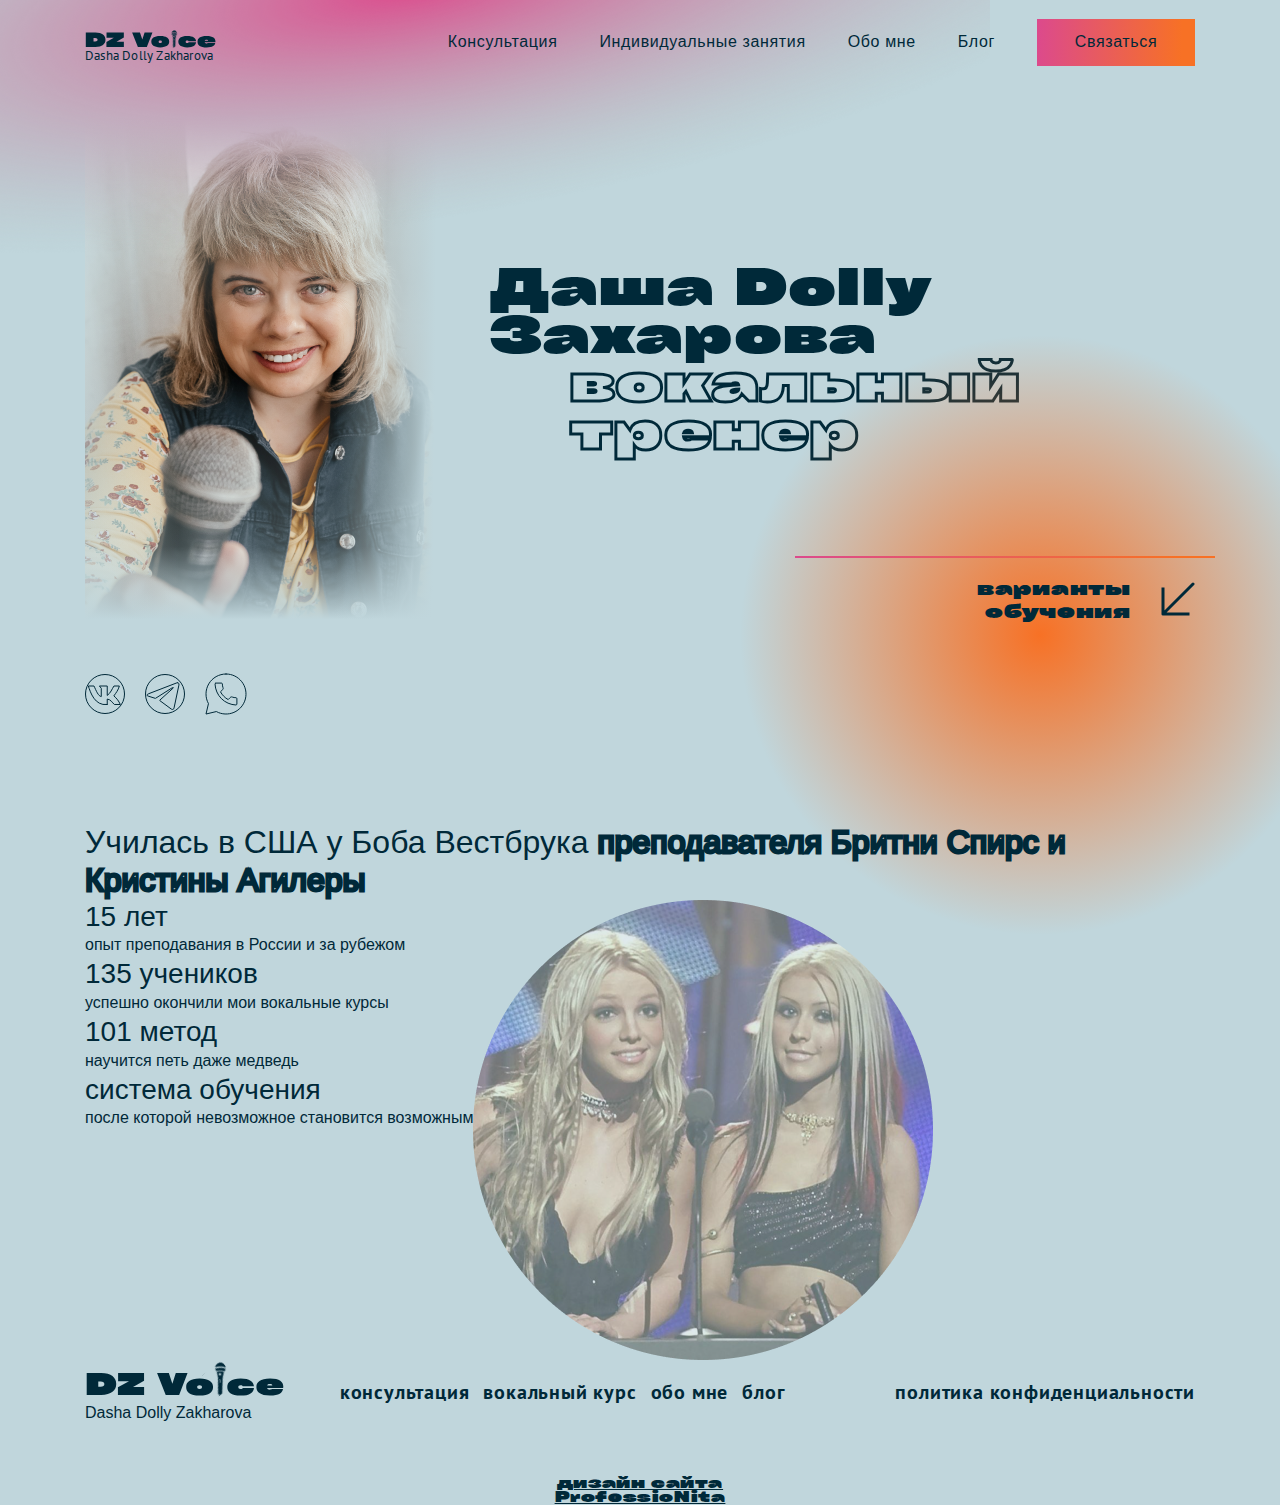
==== dzvoice/dolly.html @ 67a02e51 "12312" ====
<!DOCTYPE html>
<html lang="en">
  <head>
    <meta charset="UTF-8" />
    <meta http-equiv="X-UA-Compatible" content="IE=edge" />
    <meta name="viewport" content="width=device-width, initial-scale=1.0" />
    <link rel="preconnect" href="https://fonts.googleapis.com" />
    <link rel="preconnect" href="https://fonts.gstatic.com" crossorigin />
    <link
      href="https://fonts.googleapis.com/css2?family=PT+Sans:wght@400;700&display=swap"
      rel="stylesheet"
    />
    <link rel="stylesheet" href="assets/fonts/cy_grotesk.css" />
    <link rel="stylesheet" href="assets/css/bootstrap.min.css" />
    <link rel="stylesheet" href="assets/css/normalize.min.css" />
    <link rel="stylesheet" href="assets/css/reset.min.css" />
    <link rel="stylesheet" href="assets/css/style.css" />
    <script src="assets/js/query.js"></script>
    <title>DZVoice</title>
  </head>
  <body>
    <header class="header">
      <img
        src="./assets/img/main/offer/pink.png"
        alt="bg"
        class="header-img__bg"
      />
      <div class="container">
        <div class="row">
          <div class="col-lg-12">
            <div class="header-wrap wrap">
              <div class="logo__wrap">
                <a class="logo__link" href="./index.html">
                  <svg
                    width="131"
                    height="42"
                    viewBox="0 0 131 42"
                    fill="none"
                    xmlns="http://www.w3.org/2000/svg"
                    xmlns:xlink="http://www.w3.org/1999/xlink"
                    class="logo__img"
                  >
                    <path
                      d="M0.8 10.4V25H10.4C17.26 25 20.46 21.8 20.46 18.04V17.36C20.46 13.6 17.26 10.4 10.4 10.4H0.8ZM12.56 17.78C12.56 18.68 11.82 19.42 10.1 19.42H8.52V15.98H10.1C11.82 15.98 12.56 16.72 12.56 17.62V17.78ZM38.8339 15.52V10.4H21.5339V15.76H28.8139L21.4139 19.88V25H38.8739V19.64H31.4939L38.8339 15.52ZM57.3133 17.44L54.9533 10.4H47.1133L52.8733 25H61.8333L67.4333 10.4H59.5933L57.3133 17.44ZM75.2538 25.4C81.7338 25.4 84.2138 22.94 84.2138 19.86V19.54C84.2138 16.46 81.7338 14 75.2538 14C68.7938 14 66.3138 16.46 66.3138 19.54V19.86C66.3138 22.94 68.7938 25.4 75.2538 25.4ZM75.2538 20.96C74.1338 20.96 73.6538 20.5 73.6538 19.68C73.6538 18.9 74.1338 18.44 75.2538 18.44C76.3938 18.44 76.8738 18.9 76.8738 19.68C76.8738 20.5 76.3938 20.96 75.2538 20.96ZM93.3341 19.86C93.3341 22.92 95.8141 25.4 102.214 25.4C108.454 25.4 110.654 23.3 111.134 20.26H103.654C103.494 20.66 103.134 20.96 102.214 20.96C101.154 20.96 100.674 20.5 100.674 19.7C100.674 18.9 101.154 18.44 102.214 18.44C103.134 18.44 103.494 18.74 103.654 19.14H111.114C110.634 16.1 108.454 14 102.214 14C95.8141 14 93.3341 16.48 93.3341 19.54V19.86ZM130.447 19.2C130.447 16.38 128.067 14 121.627 14C115.027 14 112.547 16.48 112.547 19.52V19.88C112.547 22.92 115.027 25.4 121.627 25.4C127.787 25.4 129.867 23.32 130.287 20.98H122.827C122.587 21.2 122.367 21.42 121.287 21.42C120.367 21.42 119.867 21.12 119.687 20.34H130.367C130.427 19.94 130.447 19.62 130.447 19.2ZM121.467 17.74C122.547 17.74 123.027 18.02 123.167 18.68H119.727C119.947 18.02 120.467 17.74 121.467 17.74Z"
                      fill="#002939"
                    />
                    <mask
                      id="mask0_1030_1089"
                      style="mask-type: alpha"
                      maskUnits="userSpaceOnUse"
                      x="78"
                      y="7"
                      width="21"
                      height="21"
                    >
                      <rect
                        x="89.5224"
                        y="7"
                        width="14.2052"
                        height="14.1886"
                        transform="rotate(50 89.5224 7)"
                        fill="url(#pattern0)"
                      />
                    </mask>
                    <g mask="url(#mask0_1030_1089)">
                      <rect
                        x="89.5224"
                        y="7"
                        width="14.2052"
                        height="14.1886"
                        transform="rotate(50 89.5224 7)"
                        fill="url(#pattern1)"
                      />
                      <rect
                        x="89.5224"
                        y="7"
                        width="14.2052"
                        height="14.1886"
                        transform="rotate(50 89.5224 7)"
                        fill="#002939"
                      />
                    </g>
                    <defs>
                      <pattern
                        id="pattern0"
                        patternContentUnits="objectBoundingBox"
                        width="1"
                        height="1"
                      >
                        <use
                          xlink:href="#image0_1030_1089"
                          transform="scale(0.00217118)"
                        />
                      </pattern>
                      <pattern
                        id="pattern1"
                        patternContentUnits="objectBoundingBox"
                        width="1"
                        height="1"
                      >
                        <use
                          xlink:href="#image0_1030_1089"
                          transform="scale(0.00217118)"
                        />
                      </pattern>
                      <image
                        id="image0_1030_1089"
                        width="512"
                        height="512"
                        xlink:href="[data-uri]"
                      />
                    </defs>
                  </svg>
                  <span class="logo__text">Dasha Dolly Zakharova</span>
                </a>
              </div>
              <nav>
                <ul class="header__nav">
                  <li class="header__nav-item">
                    <a href="#" class="header__nav-link">Консультация</a>
                  </li>
                  <li class="header__nav-item">
                    <a href="#" class="header__nav-link"
                      >Индивидуальные занятия</a
                    >
                  </li>
                  <li class="header__nav-item">
                    <a href="#" class="header__nav-link">Обо мне</a>
                  </li>
                  <li class="header__nav-item">
                    <a href="#" class="header__nav-link">Блог</a>
                  </li>
                </ul>
                <div class="header-burger__btn">
                  <span></span>
                </div>
                <div class="header-burger__wrap">
                  <div class="header-burger__close">
                    <span></span>
                  </div>
                  <div class="header-burger__logo-wrap">
                    <a class="header-burger__logo-link" href="./index.html">
                      <svg
                        width="131"
                        height="42"
                        viewBox="0 0 131 42"
                        fill="none"
                        xmlns="http://www.w3.org/2000/svg"
                        xmlns:xlink="http://www.w3.org/1999/xlink"
                        class="header-burger__logo-img"
                      >
                        <path
                          d="M0.8 10.4V25H10.4C17.26 25 20.46 21.8 20.46 18.04V17.36C20.46 13.6 17.26 10.4 10.4 10.4H0.8ZM12.56 17.78C12.56 18.68 11.82 19.42 10.1 19.42H8.52V15.98H10.1C11.82 15.98 12.56 16.72 12.56 17.62V17.78ZM38.8339 15.52V10.4H21.5339V15.76H28.8139L21.4139 19.88V25H38.8739V19.64H31.4939L38.8339 15.52ZM57.3133 17.44L54.9533 10.4H47.1133L52.8733 25H61.8333L67.4333 10.4H59.5933L57.3133 17.44ZM75.2538 25.4C81.7338 25.4 84.2138 22.94 84.2138 19.86V19.54C84.2138 16.46 81.7338 14 75.2538 14C68.7938 14 66.3138 16.46 66.3138 19.54V19.86C66.3138 22.94 68.7938 25.4 75.2538 25.4ZM75.2538 20.96C74.1338 20.96 73.6538 20.5 73.6538 19.68C73.6538 18.9 74.1338 18.44 75.2538 18.44C76.3938 18.44 76.8738 18.9 76.8738 19.68C76.8738 20.5 76.3938 20.96 75.2538 20.96ZM93.3341 19.86C93.3341 22.92 95.8141 25.4 102.214 25.4C108.454 25.4 110.654 23.3 111.134 20.26H103.654C103.494 20.66 103.134 20.96 102.214 20.96C101.154 20.96 100.674 20.5 100.674 19.7C100.674 18.9 101.154 18.44 102.214 18.44C103.134 18.44 103.494 18.74 103.654 19.14H111.114C110.634 16.1 108.454 14 102.214 14C95.8141 14 93.3341 16.48 93.3341 19.54V19.86ZM130.447 19.2C130.447 16.38 128.067 14 121.627 14C115.027 14 112.547 16.48 112.547 19.52V19.88C112.547 22.92 115.027 25.4 121.627 25.4C127.787 25.4 129.867 23.32 130.287 20.98H122.827C122.587 21.2 122.367 21.42 121.287 21.42C120.367 21.42 119.867 21.12 119.687 20.34H130.367C130.427 19.94 130.447 19.62 130.447 19.2ZM121.467 17.74C122.547 17.74 123.027 18.02 123.167 18.68H119.727C119.947 18.02 120.467 17.74 121.467 17.74Z"
                          fill="#002939"
                        />
                        <mask
                          id="mask0_1030_1089"
                          style="mask-type: alpha"
                          maskUnits="userSpaceOnUse"
                          x="78"
                          y="7"
                          width="21"
                          height="21"
                        >
                          <rect
                            x="89.5224"
                            y="7"
                            width="14.2052"
                            height="14.1886"
                            transform="rotate(50 89.5224 7)"
                            fill="url(#pattern0)"
                          />
                        </mask>
                        <g mask="url(#mask0_1030_1089)">
                          <rect
                            x="89.5224"
                            y="7"
                            width="14.2052"
                            height="14.1886"
                            transform="rotate(50 89.5224 7)"
                            fill="url(#pattern1)"
                          />
                          <rect
                            x="89.5224"
                            y="7"
                            width="14.2052"
                            height="14.1886"
                            transform="rotate(50 89.5224 7)"
                            fill="#002939"
                          />
                        </g>
                        <defs>
                          <pattern
                            id="pattern0"
                            patternContentUnits="objectBoundingBox"
                            width="1"
                            height="1"
                          >
                            <use
                              xlink:href="#image0_1030_1089"
                              transform="scale(0.00217118)"
                            />
                          </pattern>
                          <pattern
                            id="pattern1"
                            patternContentUnits="objectBoundingBox"
                            width="1"
                            height="1"
                          >
                            <use
                              xlink:href="#image0_1030_1089"
                              transform="scale(0.00217118)"
                            />
                          </pattern>
                          <image
                            id="image0_1030_1089"
                            width="512"
                            height="512"
                            xlink:href="[data-uri]"
                          />
                        </defs>
                      </svg>
                      <span class="header-burger__logo-text"
                        >Dasha Dolly Zakharova</span
                      >
                    </a>
                  </div>
                  <ul class="header-burger__nav">
                    <li class="header-burger__item">
                      <a href="#" class="header-burger__link">консультация</a>
                    </li>
                    <li class="header-burger__item">
                      <a href="#" class="header-burger__link"
                        >индивидуальные занятия</a
                      >
                    </li>
                    <li class="header-burger__item">
                      <a href="#" class="header-burger__link">обо мне</a>
                    </li>
                    <li class="header-burger__item">
                      <a href="#" class="header-burger__link">блог</a>
                    </li>
                    <li class="header-burger__item">
                      <a href="#" class="header-burger__link">контакты</a>
                    </li>
                  </ul>
                  <ul class="header-burger__socials">
                    <li class="header-burger__socials-item">
                      <a href="#" class="header-burger__socials-link">
                        <svg
                          width="40"
                          height="40"
                          viewBox="0 0 40 40"
                          fill="none"
                          xmlns="http://www.w3.org/2000/svg"
                          class="header-burger__socials-mob-img header-burger__socials-mob-img--vk"
                        >
                          <circle
                            cx="20"
                            cy="20"
                            r="19.5"
                            stroke="#002939"
                          ></circle>
                          <path
                            d="M22.2461 30.4862V25.038C25.9056 25.5959 27.0625 28.4759 29.3928 30.4862H35.3333C33.8481 27.1704 31.6321 24.2335 28.8513 21.8954C30.9846 18.9579 33.2492 16.1928 34.3569 12H28.9579C26.841 15.2082 25.7251 18.9662 22.2461 21.4441V12H14.4102L16.281 14.3138V22.56C13.2451 22.2072 11.1938 16.6523 8.97024 12H3.33331C5.3846 18.2851 9.70049 32.078 22.2461 30.4862V30.4862Z"
                            stroke="#002939"
                            stroke-linecap="round"
                            stroke-linejoin="round"
                          ></path>
                        </svg>
                      </a>
                    </li>
                    <li class="header-burger__socials-item">
                      <a href="#" class="header-burger__socials-link">
                        <svg
                          width="40"
                          height="40"
                          viewBox="0 0 40 40"
                          fill="none"
                          xmlns="http://www.w3.org/2000/svg"
                          class="header-burger__socials-mob-img header-burger__socials-mob-img--tg"
                        >
                          <circle
                            cx="20"
                            cy="20"
                            r="19.5"
                            stroke="#002939"
                          ></circle>
                          <path
                            d="M32.5586 8.66666C33.5447 8.66666 34.2886 9.53166 33.8907 11.1406L29.064 33.8902C28.7266 35.5077 27.7491 35.897 26.3997 35.1444L14.8865 26.6414C14.8419 26.6094 14.8055 26.5672 14.7804 26.5183C14.7553 26.4694 14.7422 26.4153 14.7422 26.3603C14.7422 26.3054 14.7553 26.2512 14.7804 26.2023C14.8055 26.1534 14.8419 26.1112 14.8865 26.0792L28.1816 14.0729C28.7872 13.5366 28.0519 13.2771 27.2561 13.7615L10.5702 24.2886C10.5196 24.3216 10.4621 24.3427 10.4021 24.3502C10.3422 24.3577 10.2813 24.3514 10.2242 24.3319L3.13977 22.0915C1.56546 21.6331 1.56546 20.5518 3.49442 19.782L31.8406 8.84831C32.0654 8.74046 32.3095 8.6787 32.5586 8.66666V8.66666Z"
                            stroke="#002939"
                            stroke-linecap="round"
                            stroke-linejoin="round"
                          ></path>
                        </svg>
                      </a>
                    </li>
                    <li class="header-burger__socials-item">
                      <a href="#" class="header-burger__socials-link">
                        <svg
                          width="42"
                          height="42"
                          viewBox="0 0 42 42"
                          fill="none"
                          xmlns="http://www.w3.org/2000/svg"
                          class="header-burger__socials-mob-img header-burger__socials-mob-img--wa"
                        >
                          <path
                            d="M21.009 1C17.5333 1.00373 14.1184 1.91196 11.1 3.63539C8.08158 5.35883 5.56368 7.83812 3.79382 10.8295C2.02396 13.8209 1.06307 17.2214 1.00564 20.6967C0.948199 24.172 1.79619 27.6024 3.46623 30.6506L1 41.0181L11.3675 38.5519C14.0415 40.0187 17.0154 40.8549 20.0621 40.9965C23.1087 41.1381 26.1474 40.5814 28.9459 39.3688C31.7444 38.1563 34.2287 36.32 36.2089 34.0004C38.1892 31.6808 39.6129 28.9391 40.3714 25.985C41.1299 23.0309 41.203 19.9425 40.5852 16.9558C39.9674 13.9692 38.675 11.1632 36.8067 8.75248C34.9385 6.34173 32.5439 4.38996 29.8059 3.04633C27.0679 1.7027 24.059 1.00276 21.009 1V1ZM11.0045 10.0925H16.4582C16.705 10.0925 16.9417 10.1905 17.1162 10.3651C17.2908 10.5396 17.3888 10.7763 17.3888 11.0231C17.3583 12.2643 17.5668 13.4997 18.003 14.662C18.1909 15.0511 18.2322 15.4949 18.1194 15.9119C18.0066 16.329 17.7472 16.6914 17.3888 16.9328L15.481 18.7941C16.3269 20.446 17.433 21.9512 18.7569 23.2519C20.0471 24.5974 21.5461 25.7256 23.1961 26.593L25.0574 24.6851C25.988 23.7545 26.4161 23.7545 27.3282 24.0709C28.4905 24.5071 29.7259 24.7157 30.967 24.6851C31.2102 24.6965 31.4404 24.7981 31.6125 24.9703C31.7847 25.1424 31.8864 25.3726 31.8977 25.6158V31.0694C31.8864 31.3126 31.7847 31.5428 31.6125 31.7149C31.4404 31.8871 31.2102 31.9887 30.967 32.0001C25.4926 31.7616 20.3033 29.4921 16.4116 25.6344C12.5479 21.7468 10.2773 16.5551 10.046 11.079C10.0482 10.8228 10.149 10.5774 10.3275 10.3936C10.5061 10.2099 10.7485 10.1021 11.0045 10.0925V10.0925Z"
                            stroke="#002939"
                            stroke-linecap="round"
                            stroke-linejoin="round"
                          ></path>
                        </svg>
                      </a>
                    </li>
                  </ul>
                  <div class="header-burger__bg"></div>
                </div>
              </nav>
              <button class="header__request-btn">Связаться</button>
            </div>
          </div>
        </div>
      </div>
    </header>
    <main>
      <section class="dolly">
        <div class="container">
          <div class="row">
            <div class="col-lg-12">
              <div class="dolly-wrap wrap">
                <div class="dolly__bg"></div>
                <div class="dolly__img-wrap">
                  <img
                    src="assets/img/dolly/dolly/image.png"
                    alt="Photo"
                    class="dolly__img"
                  />
                </div>
                <div class="dolly-info">
                  <h1 class="dolly__title">
                    Даша Dolly Захарова
                    <span class="text-fill">вокальный тренер</span>
                  </h1>
                  <div class="cust-btn dolly__btn-wrap">
                    <a href="#" class="cust-btn__link dolly__btn-link"
                      >варианты <br />
                      обучения
                      <svg
                        width="34"
                        height="34"
                        viewBox="0 0 34 34"
                        fill="none"
                        xmlns="http://www.w3.org/2000/svg"
                        class="cust-btn-arrow dolly__btn-arrow dolly__btn-arrow--les"
                      >
                        <path
                          d="M2 7V32H27M2 32L32 2L2 32Z"
                          stroke="#002939"
                          stroke-width="3"
                          stroke-linecap="square"
                          stroke-linejoin="round"
                        ></path>
                      </svg>
                    </a>
                  </div>
                </div>
              </div>
              <ul class="socials">
                <li class="socials__item">
                  <a href="#" class="socials__link">
                    <svg
                      width="40"
                      height="40"
                      viewBox="0 0 40 40"
                      fill="none"
                      xmlns="http://www.w3.org/2000/svg"
                      class="socials__img socials__img--vk"
                    >
                      <circle
                        cx="20"
                        cy="20"
                        r="19.5"
                        stroke="#002939"
                      ></circle>
                      <path
                        d="M22.2461 30.4862V25.038C25.9056 25.5959 27.0625 28.4759 29.3928 30.4862H35.3333C33.8481 27.1704 31.6321 24.2335 28.8513 21.8954C30.9846 18.9579 33.2492 16.1928 34.3569 12H28.9579C26.841 15.2082 25.7251 18.9662 22.2461 21.4441V12H14.4102L16.281 14.3138V22.56C13.2451 22.2072 11.1938 16.6523 8.97024 12H3.33331C5.3846 18.2851 9.70049 32.078 22.2461 30.4862V30.4862Z"
                        stroke="#002939"
                        stroke-linecap="round"
                        stroke-linejoin="round"
                      ></path>
                    </svg>
                  </a>
                </li>
                <li class="socials__item">
                  <a href="#" class="socials__link">
                    <svg
                      width="40"
                      height="40"
                      viewBox="0 0 40 40"
                      fill="none"
                      xmlns="http://www.w3.org/2000/svg"
                      class="socials__img socials__img--tg"
                    >
                      <circle
                        cx="20"
                        cy="20"
                        r="19.5"
                        stroke="#002939"
                      ></circle>
                      <path
                        d="M32.5586 8.66666C33.5447 8.66666 34.2886 9.53166 33.8907 11.1406L29.064 33.8902C28.7266 35.5077 27.7491 35.897 26.3997 35.1444L14.8865 26.6414C14.8419 26.6094 14.8055 26.5672 14.7804 26.5183C14.7553 26.4694 14.7422 26.4153 14.7422 26.3603C14.7422 26.3054 14.7553 26.2512 14.7804 26.2023C14.8055 26.1534 14.8419 26.1112 14.8865 26.0792L28.1816 14.0729C28.7872 13.5366 28.0519 13.2771 27.2561 13.7615L10.5702 24.2886C10.5196 24.3216 10.4621 24.3427 10.4021 24.3502C10.3422 24.3577 10.2813 24.3514 10.2242 24.3319L3.13977 22.0915C1.56546 21.6331 1.56546 20.5518 3.49442 19.782L31.8406 8.84831C32.0654 8.74046 32.3095 8.6787 32.5586 8.66666V8.66666Z"
                        stroke="#002939"
                        stroke-linecap="round"
                        stroke-linejoin="round"
                      ></path>
                    </svg>
                  </a>
                </li>
                <li class="socials__item">
                  <a href="#" class="socials__link">
                    <svg
                      width="42"
                      height="42"
                      viewBox="0 0 42 42"
                      fill="none"
                      xmlns="http://www.w3.org/2000/svg"
                      class="socials__img socials__img--wa"
                    >
                      <path
                        d="M21.009 1C17.5333 1.00373 14.1184 1.91196 11.1 3.63539C8.08158 5.35883 5.56368 7.83812 3.79382 10.8295C2.02396 13.8209 1.06307 17.2214 1.00564 20.6967C0.948199 24.172 1.79619 27.6024 3.46623 30.6506L1 41.0181L11.3675 38.5519C14.0415 40.0187 17.0154 40.8549 20.0621 40.9965C23.1087 41.1381 26.1474 40.5814 28.9459 39.3688C31.7444 38.1563 34.2287 36.32 36.2089 34.0004C38.1892 31.6808 39.6129 28.9391 40.3714 25.985C41.1299 23.0309 41.203 19.9425 40.5852 16.9558C39.9674 13.9692 38.675 11.1632 36.8067 8.75248C34.9385 6.34173 32.5439 4.38996 29.8059 3.04633C27.0679 1.7027 24.059 1.00276 21.009 1V1ZM11.0045 10.0925H16.4582C16.705 10.0925 16.9417 10.1905 17.1162 10.3651C17.2908 10.5396 17.3888 10.7763 17.3888 11.0231C17.3583 12.2643 17.5668 13.4997 18.003 14.662C18.1909 15.0511 18.2322 15.4949 18.1194 15.9119C18.0066 16.329 17.7472 16.6914 17.3888 16.9328L15.481 18.7941C16.3269 20.446 17.433 21.9512 18.7569 23.2519C20.0471 24.5974 21.5461 25.7256 23.1961 26.593L25.0574 24.6851C25.988 23.7545 26.4161 23.7545 27.3282 24.0709C28.4905 24.5071 29.7259 24.7157 30.967 24.6851C31.2102 24.6965 31.4404 24.7981 31.6125 24.9703C31.7847 25.1424 31.8864 25.3726 31.8977 25.6158V31.0694C31.8864 31.3126 31.7847 31.5428 31.6125 31.7149C31.4404 31.8871 31.2102 31.9887 30.967 32.0001C25.4926 31.7616 20.3033 29.4921 16.4116 25.6344C12.5479 21.7468 10.2773 16.5551 10.046 11.079C10.0482 10.8228 10.149 10.5774 10.3275 10.3936C10.5061 10.2099 10.7485 10.1021 11.0045 10.0925V10.0925Z"
                        stroke="#002939"
                        stroke-linecap="round"
                        stroke-linejoin="round"
                      ></path>
                    </svg>
                  </a>
                </li>
              </ul>
            </div>
          </div>
        </div>
      </section>
      <section class="dolly-more">
        <div class="container">
          <div class="row">
            <div class="col-lg-12">
              <h2 class="dolly-more__title">
                Училась в США у Боба Вестбрука
                <span class="text-fill">
                  преподавателя Бритни Спирс и Кристины Агилеры
                </span>
              </h2>
            </div>
          </div>
          <div class="row">
            <div class="col-lg-12">
              <div class="dolly-more-wrap wrap">
                <ul class="dolly-more__list">
                  <li class="dolly-more__list-item">
                    <h3 class="dolly-more__list-title">15 лет</h3>
                    <p class="dolly-more__list-text">
                      опыт преподавания в России и за рубежом
                    </p>
                  </li>
                  <li class="dolly-more__list-item">
                    <h3 class="dolly-more__list-title">135 учеников</h3>
                    <p class="dolly-more__list-text">
                      успешно окончили мои вокальные курсы
                    </p>
                  </li>
                  <li class="dolly-more__list-item">
                    <h3 class="dolly-more__list-title">101 метод</h3>
                    <p class="dolly-more__list-text">
                      научится петь даже медведь
                    </p>
                  </li>
                  <li class="dolly-more__list-item">
                    <h3 class="dolly-more__list-title">система обучения</h3>
                    <p class="dolly-more__list-text">
                      после которой невозможное становится возможным
                    </p>
                  </li>
                </ul>
                <div class="dolly-more__img-wrap"><img src="./assets/img/dolly/dolly/img.png" alt="img" class="dolly-more__img"></div>
              </div>
            </div>
          </div>
        </div>
      </section>
    </main>
    <footer class="footer">
      <div class="container">
        <div class="row">
          <div class="col-lg-12">
            <div class="footer-wrap wrap">
              <div class="footer-logo">
                <svg
                  width="200"
                  height="41"
                  viewBox="0 0 200 41"
                  fill="none"
                  xmlns="http://www.w3.org/2000/svg"
                  xmlns:xlink="http://www.w3.org/1999/xlink"
                  class="footer-logo__img"
                >
                  <path
                    d="M1.7 13.1V35H16.1C26.39 35 31.19 30.2 31.19 24.56V23.54C31.19 17.9 26.39 13.1 16.1 13.1H1.7ZM19.34 24.17C19.34 25.52 18.23 26.63 15.65 26.63H13.28V21.47H15.65C18.23 21.47 19.34 22.58 19.34 23.93V24.17ZM59.0509 20.78V13.1H33.1009V21.14H44.0209L32.9209 27.32V35H59.1109V26.96H48.0409L59.0509 20.78ZM87.3699 23.66L83.8299 13.1H72.0699L80.7099 35H94.1499L102.55 13.1H90.7899L87.3699 23.66ZM114.581 35.6C124.301 35.6 128.021 31.91 128.021 27.29V26.81C128.021 22.19 124.301 18.5 114.581 18.5C104.891 18.5 101.171 22.19 101.171 26.81V27.29C101.171 31.91 104.891 35.6 114.581 35.6ZM114.581 28.94C112.901 28.94 112.181 28.25 112.181 27.02C112.181 25.85 112.901 25.16 114.581 25.16C116.291 25.16 117.011 25.85 117.011 27.02C117.011 28.25 116.291 28.94 114.581 28.94ZM142.301 27.29C142.301 31.88 146.021 35.6 155.621 35.6C164.981 35.6 168.281 32.45 169.001 27.89H157.781C157.541 28.49 157.001 28.94 155.621 28.94C154.031 28.94 153.311 28.25 153.311 27.05C153.311 25.85 154.031 25.16 155.621 25.16C157.001 25.16 157.541 25.61 157.781 26.21H168.971C168.251 21.65 164.981 18.5 155.621 18.5C146.021 18.5 142.301 22.22 142.301 26.81V27.29ZM198.271 26.3C198.271 22.07 194.701 18.5 185.041 18.5C175.141 18.5 171.421 22.22 171.421 26.78V27.32C171.421 31.88 175.141 35.6 185.041 35.6C194.281 35.6 197.401 32.48 198.031 28.97H186.841C186.481 29.3 186.151 29.63 184.531 29.63C183.151 29.63 182.401 29.18 182.131 28.01H198.151C198.241 27.41 198.271 26.93 198.271 26.3ZM184.801 24.11C186.421 24.11 187.141 24.53 187.351 25.52H182.191C182.521 24.53 183.301 24.11 184.801 24.11Z"
                    fill="#002939"
                  />
                  <mask
                    id="mask0_1130_377"
                    style="mask-type: alpha"
                    maskUnits="userSpaceOnUse"
                    x="115"
                    y="0"
                    width="39"
                    height="38"
                  >
                    <rect
                      x="135.802"
                      width="26.9871"
                      height="26.9556"
                      transform="rotate(50 135.802 0)"
                      fill="url(#pattern0)"
                    />
                  </mask>
                  <g mask="url(#mask0_1130_377)">
                    <rect
                      x="135.802"
                      width="26.9871"
                      height="26.9556"
                      transform="rotate(50 135.802 0)"
                      fill="url(#pattern1)"
                    />
                    <rect
                      x="135.802"
                      width="26.9871"
                      height="26.9556"
                      transform="rotate(50 135.802 0)"
                      fill="#002939"
                    />
                  </g>
                  <defs>
                    <pattern
                      id="pattern0"
                      patternContentUnits="objectBoundingBox"
                      width="1"
                      height="1"
                    >
                      <use
                        xlink:href="#image0_1130_377"
                        transform="scale(0.00217118)"
                      />
                    </pattern>
                    <pattern
                      id="pattern1"
                      patternContentUnits="objectBoundingBox"
                      width="1"
                      height="1"
                    >
                      <use
                        xlink:href="#image0_1130_377"
                        transform="scale(0.00217118)"
                      />
                    </pattern>
                    <image
                      id="image0_1130_377"
                      width="512"
                      height="512"
                      xlink:href="[data-uri]"
                    />
                  </defs>
                </svg>
                <p class="footer-logo__text">Dasha Dolly Zakharova</p>
              </div>
              <nav>
                <ul class="footer-nav">
                  <li class="footer-nav__item">
                    <a href="#" class="footer-nav__link">консультация</a>
                  </li>
                  <li class="footer-nav__item">
                    <a href="#" class="footer-nav__link">вокальный курс</a>
                  </li>
                  <li class="footer-nav__item">
                    <a href="#" class="footer-nav__link">обо мне</a>
                  </li>
                  <li class="footer-nav__item">
                    <a href="#" class="footer-nav__link">блог</a>
                  </li>
                  <li class="footer-nav__item">
                    <a href="#" class="footer-nav__link"
                      >политика конфиденциальности</a
                    >
                  </li>
                </ul>
              </nav>
            </div>
          </div>
        </div>
        <div class="row">
          <div class="col-lg-12">
            <p class="footer__author">
              дизайн сайта <span>ProfessioNita</span>
            </p>
          </div>
        </div>
      </div>
    </footer>
    <script src="assets/js/slick.min.js"></script>
    <script src="assets/js/script_sliders.js"></script>
    <script src="assets/js/main.js"></script>
  </body>
</html>
---- dzvoice/assets/fonts/cy_grotesk.css ----
@font-face {
  font-family: "Cy Grotesk"; 
  src: url("./cy_grotesk.otf") format("truetype"); 
  font-style: normal; 
  font-weight: normal; 
  }
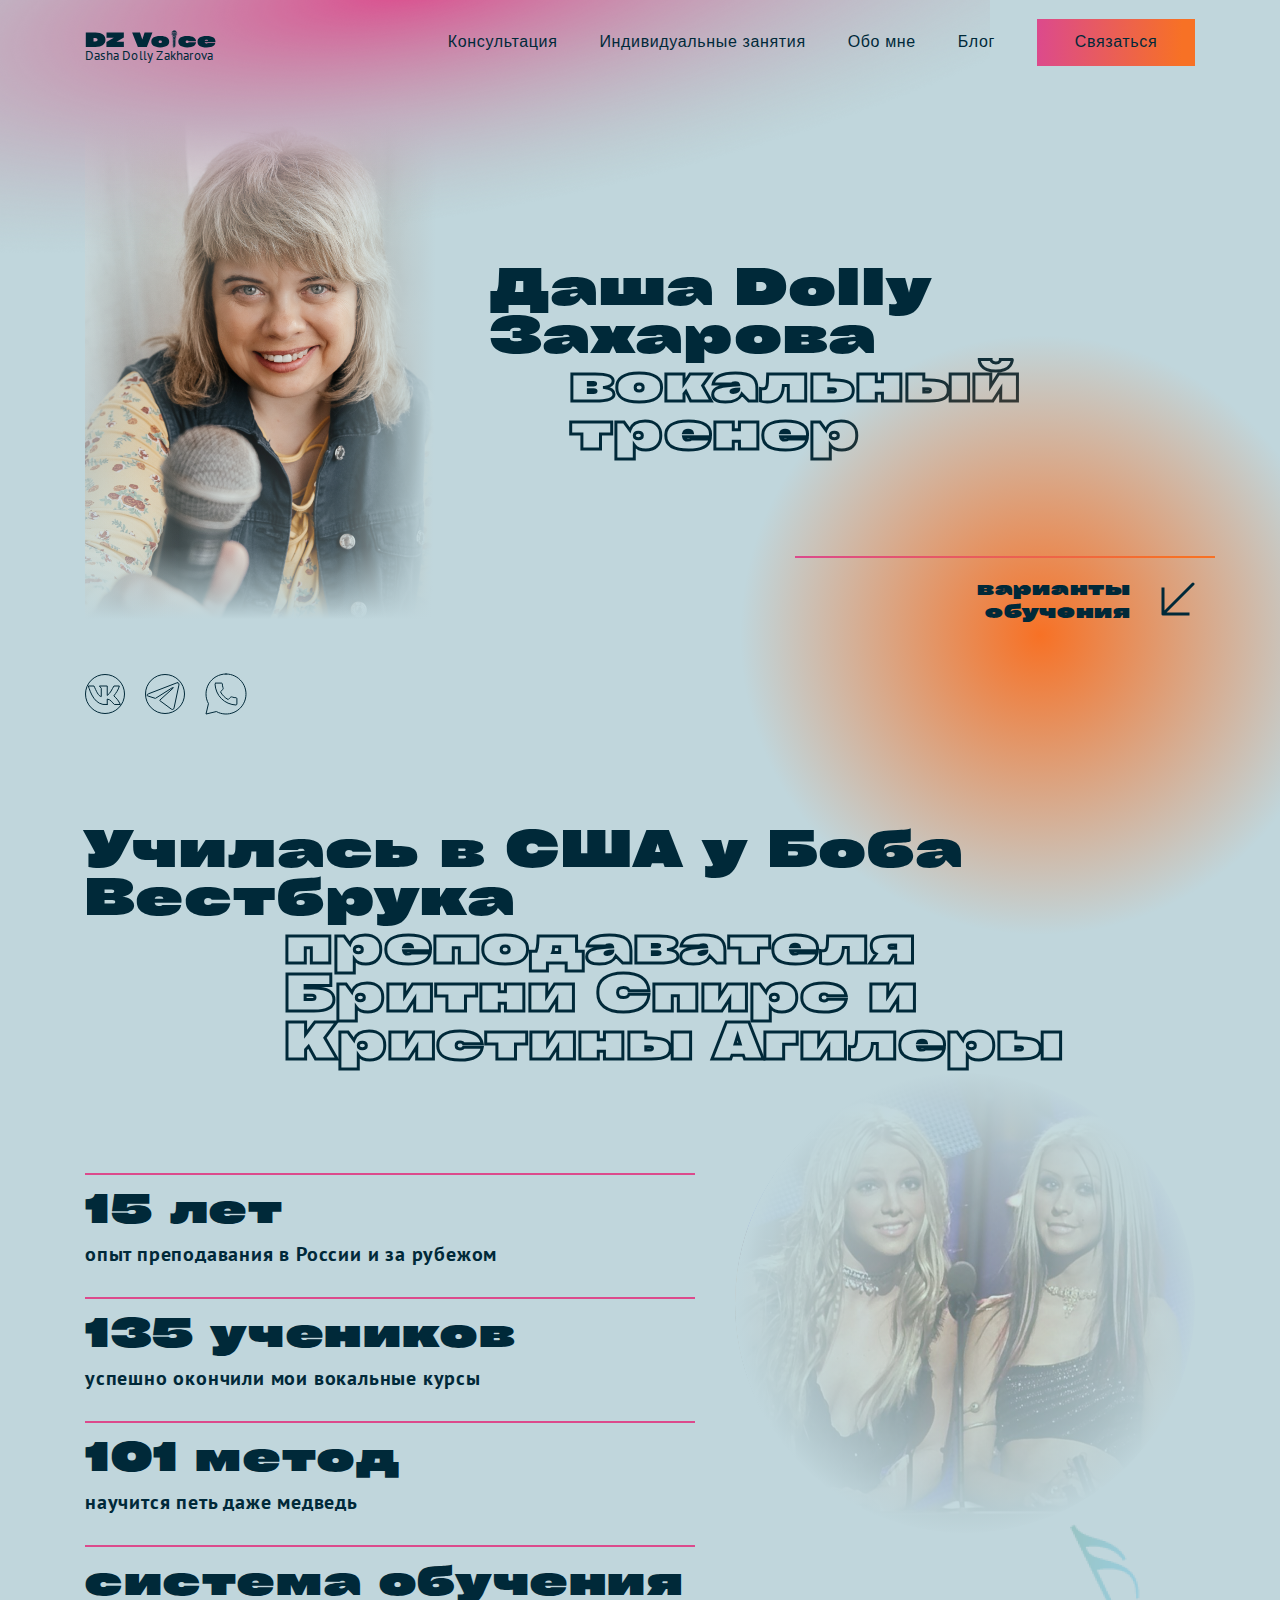
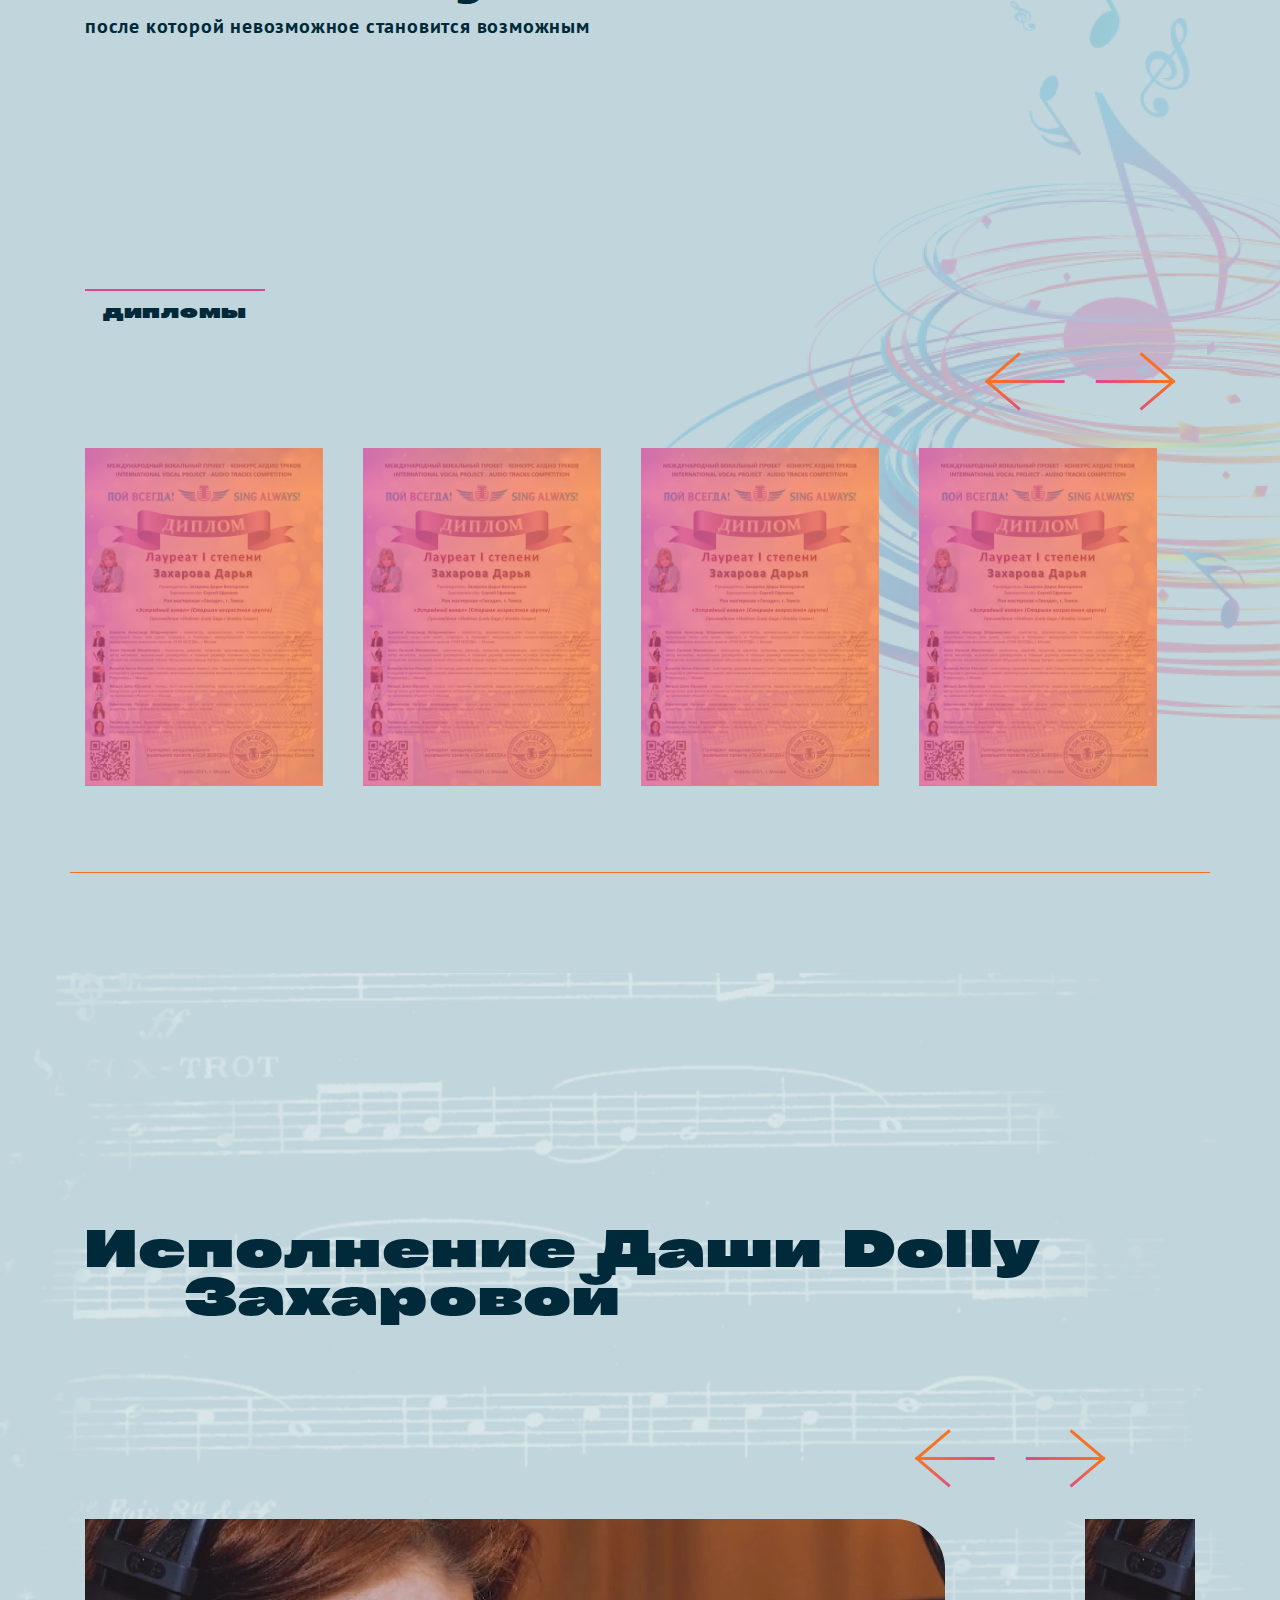
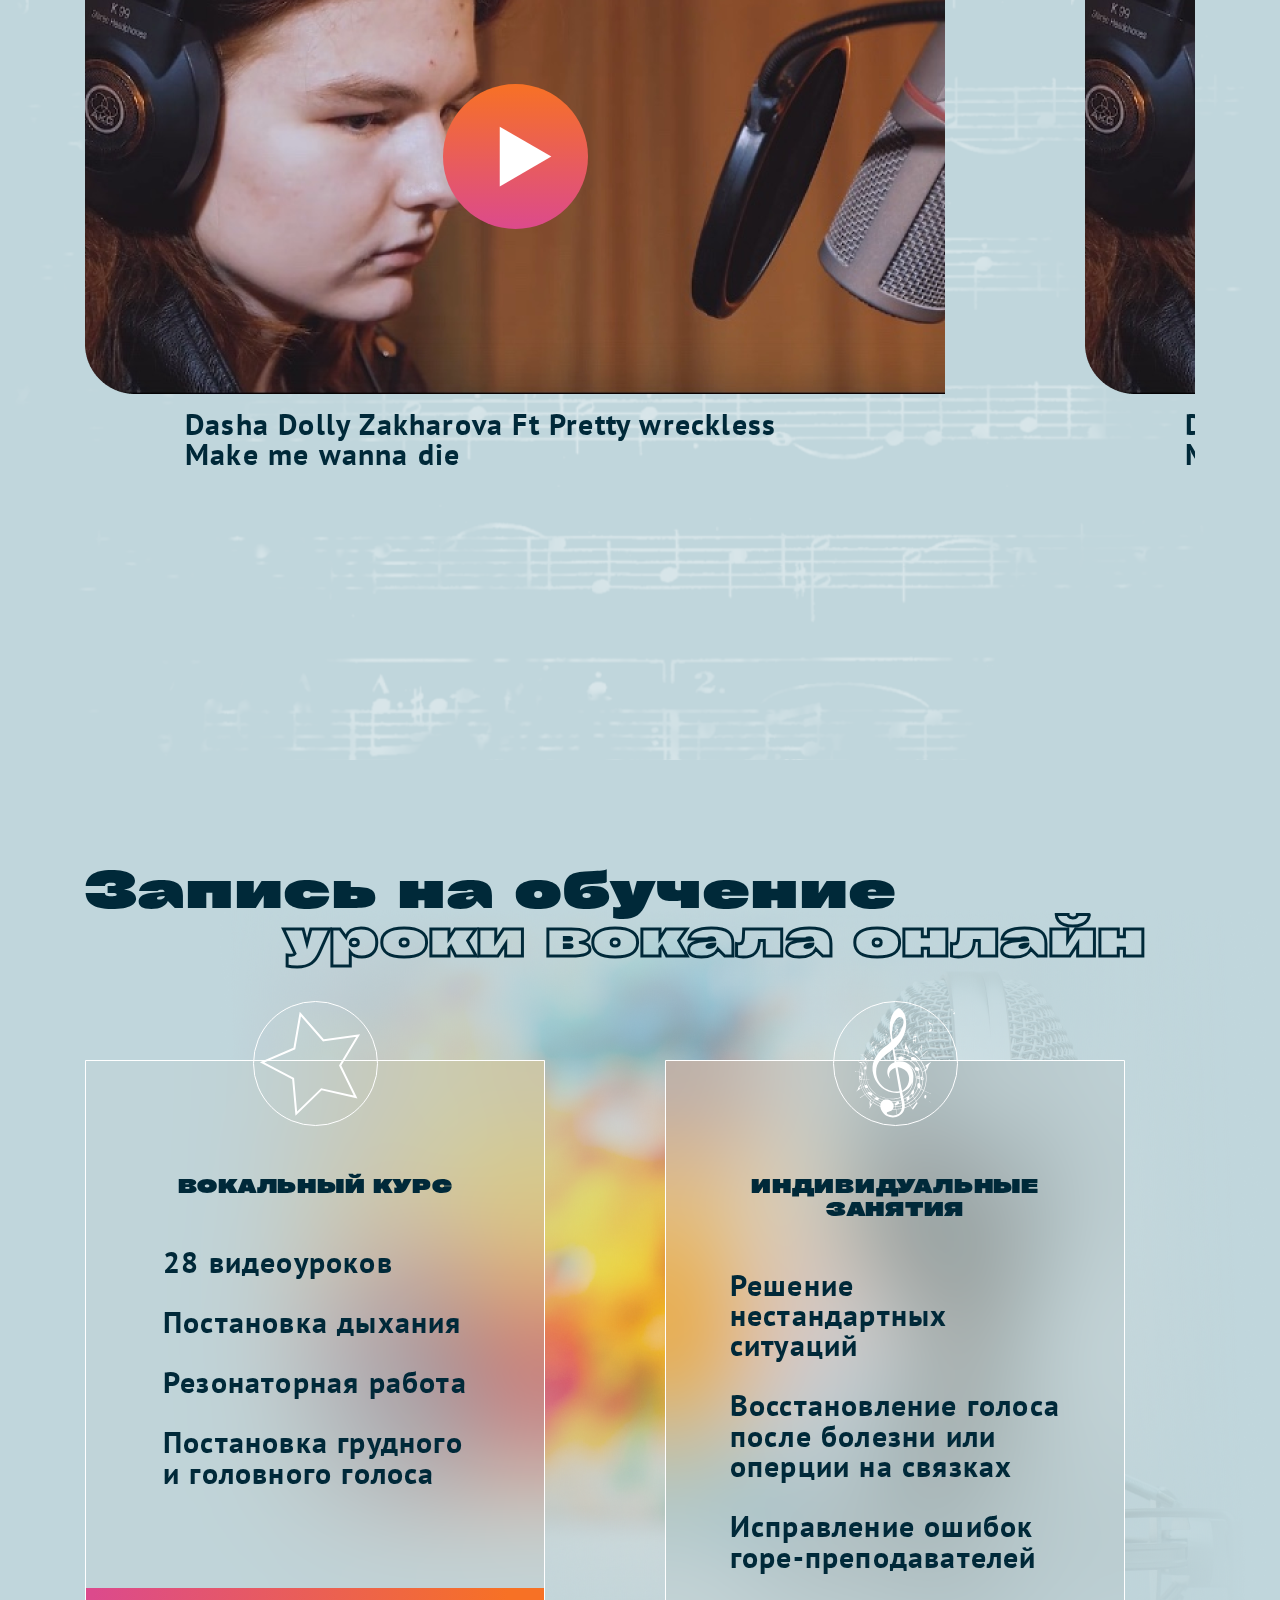
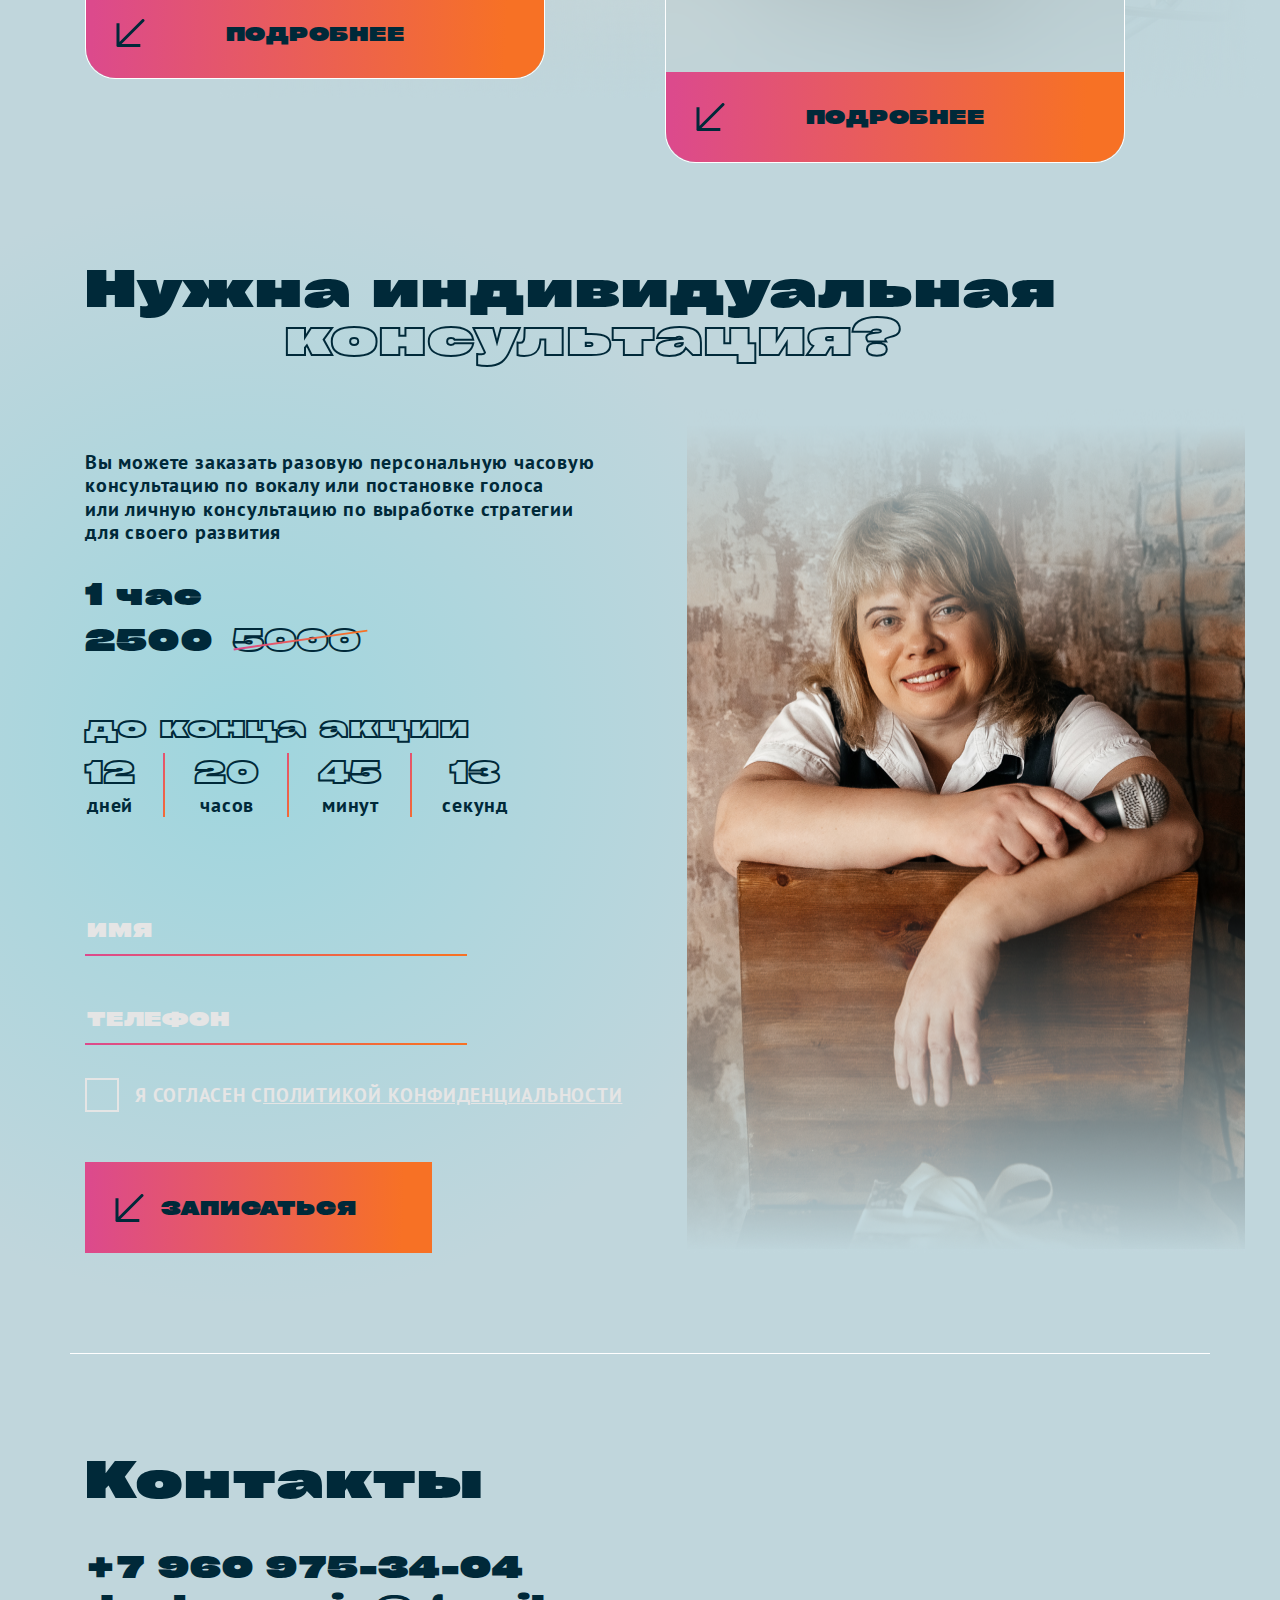
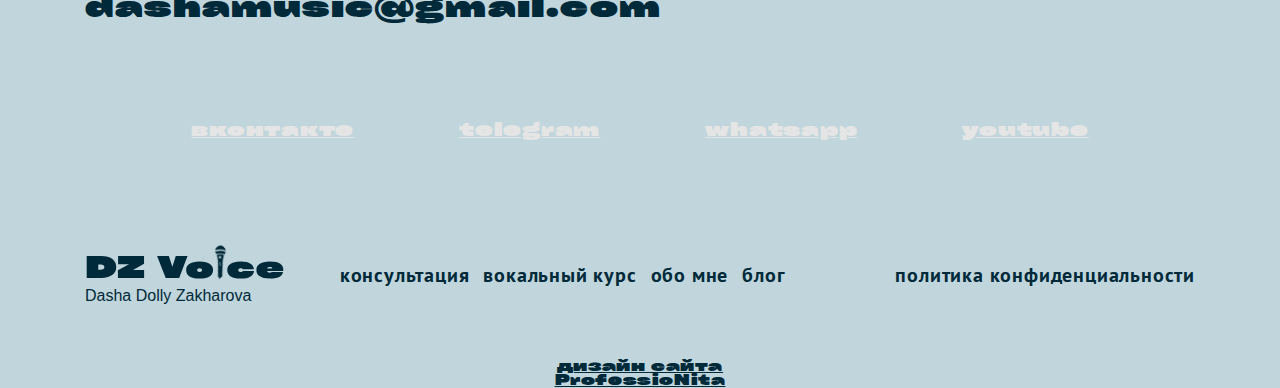
==== commit daa8ae60: "12312" ====
--- a/dzvoice/dolly.html
+++ b/dzvoice/dolly.html
@@ -483,8 +483,481 @@
                     </p>
                   </li>
                 </ul>
-                <div class="dolly-more__img-wrap"><img src="./assets/img/dolly/dolly/img.png" alt="img" class="dolly-more__img"></div>
+                <div class="dolly-more__img-wrap">
+                  <img
+                    src="./assets/img/dolly/more/img.png"
+                    alt="img"
+                    class="dolly-more__img"
+                  />
+                </div>
               </div>
+              <div class="dolly-more__diploms">
+                <h2 class="dolly-more__diploms-title">дипломы</h2>
+                <div class="slider dolly-more__slider">
+                  <div class="slider__item dolly-more__slider-item">
+                    <img
+                      src="assets/img/dolly/more/diploms/1.png"
+                      alt="Diplom"
+                      class="dolly-more__slider-img"
+                    />
+                  </div>
+                  <div class="slider__item dolly-more__slider-item">
+                    <img
+                      src="assets/img/dolly/more/diploms/1.png"
+                      alt="Diplom"
+                      class="dolly-more__slider-img"
+                    />
+                  </div>
+                  <div class="slider__item dolly-more__slider-item">
+                    <img
+                      src="assets/img/dolly/more/diploms/1.png"
+                      alt="Diplom"
+                      class="dolly-more__slider-img"
+                    />
+                  </div>
+                  <div class="slider__item dolly-more__slider-item">
+                    <img
+                      src="assets/img/dolly/more/diploms/1.png"
+                      alt="Diplom"
+                      class="dolly-more__slider-img"
+                    />
+                  </div>
+                  <div class="slider__item dolly-more__slider-item">
+                    <img
+                      src="assets/img/dolly/more/diploms/1.png"
+                      alt="Diplom"
+                      class="dolly-more__slider-img"
+                    />
+                  </div>
+                </div>
+              </div>
+            </div>
+          </div>
+        </div>
+      </section>
+      <section class="dolly-videos">
+        <div class="container">
+          <div class="row">
+            <div class="col-lg-12">
+              <h2 class="dolly-videos__title">
+                Исполнение Даши Dolly <span>Захаровой</span>
+              </h2>
+            </div>
+          </div>
+          <div class="row">
+            <div class="col-lg-12">
+              <div class="slider dolly-videos__slider">
+                <div class="dolly-videos__slider-item slider__item">
+                  <div class="custom-video" data-url="https://www.youtube.com/embed/tgbNymZ7vqY">
+                    <img src="assets/img/main/results/1.png" alt="Preview" class="custom-video__preview">
+                    <button class="custom-video__btn" tabindex="0">
+                      <img src="assets/img/main/methods/play.svg" alt="Play" class="custom-video__btn-play">
+                    </button>
+                   
+                  </div>
+                   <p class="dolly-videos__slider-title">
+                      Dasha Dolly Zakharova Ft Pretty wreckless Make me wanna die
+                    </p>  
+                </div>
+                <div class="dolly-videos__slider-item slider__item">
+                  <div class="custom-video" data-url="https://www.youtube.com/embed/tgbNymZ7vqY">
+                    <img src="assets/img/main/results/1.png" alt="Preview" class="custom-video__preview">
+                    <button class="custom-video__btn" tabindex="0">
+                      <img src="assets/img/main/methods/play.svg" alt="Play" class="custom-video__btn-play">
+                    </button>
+                   
+                  </div>
+                   <p class="dolly-videos__slider-title">
+                      Dasha Dolly Zakharova Ft Pretty wreckless Make me wanna die
+                    </p>
+                </div>
+                <div class="dolly-videos__slider-item slider__item">
+                  <div class="custom-video" data-url="https://www.youtube.com/embed/tgbNymZ7vqY">
+                    <img src="assets/img/main/results/1.png" alt="Preview" class="custom-video__preview">
+                    <button class="custom-video__btn" tabindex="0">
+                      <img src="assets/img/main/methods/play.svg" alt="Play" class="custom-video__btn-play">
+                    </button>
+                   
+                  </div>
+                   <p class="dolly-videos__slider-title">
+                      Dasha Dolly Zakharova Ft Pretty wreckless Make me wanna die
+                    </p>
+                </div>
+                <div class="dolly-videos__slider-item slider__item">
+                  <div class="custom-video" data-url="https://www.youtube.com/embed/tgbNymZ7vqY">
+                    <img src="assets/img/main/results/1.png" alt="Preview" class="custom-video__preview">
+                    <button class="custom-video__btn" tabindex="0">
+                      <img src="assets/img/main/methods/play.svg" alt="Play" class="custom-video__btn-play">
+                    </button>
+                   
+                  </div>
+                   <p class="dolly-videos__slider-title">
+                      Dasha Dolly Zakharova Ft Pretty wreckless Make me wanna die
+                    </p>
+                </div>
+              </div>
+            </div>
+          </div>
+        </div>
+      </section>
+      <section class="entry">
+        <div class="container">
+          <div class="row">
+            <div class="col-lg-12">
+              <h2 class="entry__title">
+                Запись на обучение
+                <span class="text-fill entry__title-line"
+                  >уроки вокала онлайн</span
+                >
+              </h2>
+            </div>
+          </div>
+          <div class="row">
+            <div class="col-lg-12">
+              <div class="entry-wrap wrap">
+                <ul class="entry-list">
+                  <li class="entry-list__item">
+                    <div class="entry-list__icon-wrap">
+                      <svg
+                        width="102"
+                        height="105"
+                        viewBox="0 0 102 105"
+                        fill="none"
+                        xmlns="http://www.w3.org/2000/svg"
+                        class="entry-list__icon entry-list__icon--star"
+                      >
+                        <path
+                          d="M41.3472 3.01534L64.0726 29.0021L64.4299 29.4107L64.9671 29.3338L99.1403 24.4392L81.4479 54.0827L81.1697 54.5488L81.4089 55.036L96.6239 86.024L62.9641 78.3579L62.4349 78.2374L62.0454 78.6154L37.2757 102.662L34.1652 68.2802L34.1163 67.7397L33.6364 67.4861L3.11285 51.3594L34.8503 37.7767L35.3493 37.5631L35.4421 37.0284L41.3472 3.01534Z"
+                          stroke="white"
+                          stroke-width="2"
+                        />
+                      </svg>
+                    </div>
+                    <h3 class="entry-list__title">ВОКАЛЬНЫЙ КУРС</h3>
+                    <ul class="entry-list__list">
+                      <li class="entry-list__list-item">
+                        <p class="entry-list__list-text">28 видеоуроков</p>
+                      </li>
+                      <li class="entry-list__list-item">
+                        <p class="entry-list__list-text">Постановка дыхания</p>
+                      </li>
+                      <li class="entry-list__list-item">
+                        <p class="entry-list__list-text">Резонаторная работа</p>
+                      </li>
+                      <li class="entry-list__list-item">
+                        <p class="entry-list__list-text">
+                          Постановка грудного <br />
+                          и головного голоса
+                        </p>
+                      </li>
+                    </ul>
+                    <a href="#" class="entry-list__link">
+                      <svg
+                        width="29"
+                        height="28"
+                        viewBox="0 0 29 28"
+                        fill="none"
+                        xmlns="http://www.w3.org/2000/svg"
+                        class="entry-list__link-arrow"
+                      >
+                        <path
+                          d="M2 5.66667V26.5H22.8333M2 26.5L27 1.5L2 26.5Z"
+                          stroke="#002939"
+                          stroke-width="3"
+                          stroke-linecap="square"
+                          stroke-linejoin="round"
+                        />
+                      </svg>
+
+                      <span>ПОДРОБНЕЕ</span></a
+                    >
+                  </li>
+                  <li class="entry-list__item">
+                    <div class="entry-list__icon-wrap">
+                      <svg
+                        width="100"
+                        height="110"
+                        viewBox="0 0 100 110"
+                        fill="none"
+                        class="entry-list__icon entry-list__icon--clef"
+                        xmlns="http://www.w3.org/2000/svg"
+                      >
+                        <path
+                          fill-rule="evenodd"
+                          clip-rule="evenodd"
+                          d="M43.4241 0.169509C41.9826 0.73972 40.3768 2.11029 39.0945 3.8651C37.1421 6.53682 35.6052 10.5413 34.9345 14.7045C34.6772 16.3008 34.621 17.0014 34.5892 19.0045C34.5472 21.6564 34.6562 22.9692 35.2056 26.4236C35.2893 26.9501 35.3424 27.406 35.3234 27.4366C35.238 27.5747 29.8585 31.2367 29.7409 31.2367C29.7054 31.2367 28.7067 28.9418 28.7095 28.8666C28.7114 28.8156 28.9774 28.8566 29.4077 28.9741C29.9075 29.1106 30.2097 29.5317 30.2688 30.174C30.2952 30.4617 30.3119 30.5076 30.3452 30.3846C30.3911 30.2151 30.3307 29.7342 30.231 29.4762C30.1351 29.2278 29.7926 28.9323 29.2433 28.624C28.7459 28.3448 28.4294 28.0728 28.2933 27.8077C28.2017 27.6293 28.0855 27.6293 28.1414 27.8077C28.1647 27.8825 28.5065 28.6754 28.9007 29.5698C29.2949 30.4641 29.6175 31.2322 29.6175 31.2767C29.6175 31.3312 29.5362 31.3576 29.3687 31.3576C29.1108 31.3576 29.1262 31.3459 28.5516 31.9777C28.4898 32.0457 27.9498 32.4202 27.3516 32.8101C26.2744 33.5121 26.2628 33.5178 26.1393 33.405C26.0707 33.3423 25.9619 33.2912 25.8976 33.2913C25.6018 33.2919 25.1585 33.7273 25.0064 34.1667C24.9375 34.3657 24.8123 34.4748 24.0848 34.9703C23.6217 35.2857 22.7344 35.907 22.113 36.351C21.4915 36.7949 20.9613 37.1578 20.9347 37.1573C20.9081 37.1568 20.3052 36.2596 19.5949 35.1634C18.8846 34.0672 18.2843 33.1702 18.2608 33.1702C18.2155 33.1702 15.9831 36.175 15.8581 36.4043C15.7772 36.5525 15.7007 36.4228 17.18 38.6478L17.829 39.6238L16.9407 40.4C14.7038 42.355 12.5751 44.6138 11.0133 46.6899C10.707 47.097 10.4407 47.4301 10.4213 47.4301C10.4021 47.4301 10.2656 47.3189 10.1183 47.183C9.59102 46.697 9.48842 46.6748 7.77458 46.6748H6.26401L5.85808 46.4664C5.63482 46.3518 5.43186 46.2783 5.40703 46.3031C5.28316 46.427 5.53404 46.6129 7.92564 48.1681C8.57368 48.5895 9.15627 48.9729 9.22032 49.02C9.33198 49.1022 9.31815 49.1373 8.87887 49.8842C8.36032 50.7659 7.45289 52.5615 7.10383 53.3967C6.82497 54.0638 6.89386 54.0354 5.53893 54.042C4.57639 54.0466 4.35077 54.0036 3.92086 53.7332C3.65506 53.566 3.36455 53.4941 3.31023 53.582C3.22932 53.7128 3.61446 54.0244 4.85494 54.8317C5.56346 55.2928 6.15404 55.6782 6.16739 55.6881C6.18074 55.698 6.03839 56.2164 5.85114 56.84C5.2573 58.8174 4.85295 60.7897 4.6034 62.926C4.53367 63.5228 4.46485 64.0228 4.45047 64.0371C4.43609 64.0515 3.95458 63.9779 3.38044 63.8735C2.80624 63.769 1.83349 63.5918 1.21869 63.4796C0.585395 63.364 0.0763923 63.2982 0.044489 63.3277C-0.0756923 63.4386 -0.196659 63.412 3.20237 64.0204L4.49114 64.2511L4.45518 64.4055C4.43537 64.4905 4.40219 65.3757 4.38141 66.3727C4.34425 68.1535 4.34117 68.1883 4.2034 68.3534C3.81996 68.813 3.85863 69.8068 4.29428 70.6881C4.43204 70.9668 4.47392 71.1668 4.53561 71.841C4.66938 73.3027 4.94437 74.9202 5.29295 76.2953C5.37839 76.6324 5.4483 76.9463 5.4483 76.9929C5.4483 77.0395 5.22969 77.2201 4.96244 77.3941C4.12008 77.9428 3.77524 78.5017 3.15108 80.3304C2.64576 81.8108 2.47059 82.1281 1.84455 82.6964C1.3495 83.1459 1.25573 83.2929 1.4231 83.3572C1.58521 83.4194 1.9657 83.1931 3.53295 82.1023C6.01863 80.3723 6.43518 80.0881 6.47041 80.0978C6.4886 80.1027 6.65555 80.4562 6.84147 80.8833C7.65833 82.7593 8.4657 84.249 9.53833 85.8591C9.89162 86.3894 9.91265 86.4391 9.81446 86.5127C9.69561 86.6016 7.7205 87.864 5.96503 88.973C5.10818 89.5144 4.81386 89.7307 4.81386 89.819C4.81386 89.8986 4.85361 89.9364 4.9347 89.9338C5.00117 89.9317 5.96642 89.3485 7.07972 88.6378C8.19301 87.9271 9.33222 87.2016 9.61132 87.0256L10.1188 86.7054L10.3922 87.0828C11.4618 88.559 13.5743 90.8748 15.0208 92.157L15.258 92.3672L15.0784 92.663C14.4754 93.6562 14.3778 94.652 14.7029 96.4935C14.7988 97.0364 14.8374 97.5037 14.8402 98.1552L14.8441 99.0615L14.6175 99.5629C14.3652 100.121 14.3241 100.421 14.4999 100.421C14.7134 100.421 14.9871 100.007 15.8569 98.3666C17.0585 96.1009 17.8924 94.5428 17.9163 94.5189C17.9273 94.508 18.3553 94.7808 18.8675 95.1251C19.8973 95.8175 21.1537 96.5656 22.3063 97.1724C23.0244 97.5506 24.9109 98.4289 25.1835 98.512C25.2902 98.5445 25.3232 98.6283 25.3829 99.0177C25.5188 99.9035 25.829 100.886 26.2936 101.901C27.3867 104.29 29.6385 106.692 31.974 107.96C34.6264 109.4 37.9899 109.768 41.1669 108.968C42.0476 108.746 42.732 108.491 43.667 108.037C46.3036 106.757 48.0823 104.873 49.0501 102.337C49.2762 101.745 49.5271 100.809 49.5909 100.321L49.6316 100.009L50.4554 99.7254C51.6908 99.2998 52.9704 98.7723 54.137 98.2078C54.7119 97.9296 55.2037 97.702 55.23 97.702C55.2563 97.702 55.8431 98.5721 56.534 99.6355C57.225 100.699 57.8252 101.569 57.8678 101.569C58.0029 101.569 62.6084 95.3106 62.6084 95.127C62.6084 95.0794 62.3396 94.6385 62.011 94.1472L61.4136 93.254L62.3491 92.3209C64.2883 90.3867 65.9394 88.2418 67.3235 85.8591C67.6727 85.258 68.8287 82.9954 68.9104 82.7533C68.925 82.7098 70.9095 83.6025 75.5865 85.7564C75.6929 85.8054 75.7455 85.7993 75.8153 85.7295C75.9569 85.5879 75.8637 85.4657 75.4904 85.3041C75.1947 85.1761 69.1326 82.4098 69.0876 82.3823C69.0787 82.3769 69.2182 81.9945 69.3976 81.5326C70.4774 78.7537 71.1399 75.9141 71.4402 72.7775C71.5517 71.6124 71.5345 68.2945 71.4106 67.0978C71.2872 65.9055 71.0591 64.4403 70.8574 63.5448C70.7736 63.1731 70.7051 62.8236 70.7051 62.7681C70.7051 62.7127 70.8784 62.5436 71.0902 62.3924C72.0061 61.7389 72.5058 60.8734 73.2392 58.6702C73.976 56.4569 74.3345 55.8156 75.2021 55.1588C75.6397 54.8275 75.7806 54.6563 75.7806 54.4559C75.7806 54.3513 75.7462 54.3183 75.6372 54.3183C75.2554 54.3183 75.1345 54.3973 69.4234 58.3782L69.2594 58.4925L69.0347 57.9915C67.9556 55.585 66.3839 53.1316 64.6016 51.0717C64.3362 50.7649 64.119 50.4903 64.119 50.4614C64.119 50.4325 64.289 50.2628 64.4967 50.0842C64.7044 49.9057 64.8879 49.7446 64.9045 49.7264C64.9211 49.7081 65.3698 49.3119 65.9015 48.8458C66.4332 48.3797 67.5616 47.3895 68.409 46.6454C69.2565 45.9012 70.5412 44.7746 71.264 44.1419C72.0293 43.472 72.5782 42.9477 72.5782 42.8866C72.5782 42.8289 72.5251 42.7533 72.4602 42.7185C72.3219 42.6446 72.6129 42.4018 68.4414 46.0706C66.8544 47.4663 65.4003 48.7443 65.2102 48.9104C65.0201 49.0766 64.6256 49.4232 64.3337 49.6806L63.8027 50.1487L62.9922 49.366C61.2504 47.6838 59.3684 46.2539 57.3818 45.1031C56.5284 44.6088 55.1839 43.927 54.5295 43.6568L53.9731 43.427L53.9343 43.1476C53.7757 42.0038 53.4847 41.2755 52.3584 39.204C51.7931 38.1644 51.4679 37.4161 51.3049 36.7804C51.1911 36.3365 51.1818 36.1861 51.2192 35.4051C51.2576 34.6033 51.2516 34.5162 51.1488 34.3893C51.0055 34.2124 50.8815 34.2583 50.7208 34.5476C50.5588 34.8396 50.5317 34.9877 50.0985 37.9437C49.6088 41.2858 49.507 41.9414 49.4723 41.9761C49.4562 41.9922 49.054 41.9352 48.5786 41.8495C45.6595 41.3233 42.6421 41.246 39.9542 41.6286C39.6684 41.6693 39.4924 41.6714 39.4695 41.6344C39.4498 41.6025 39.3821 41.2504 39.3192 40.8521L39.2047 40.1279L39.4105 39.9573C41.8689 37.9184 44.2989 35.1898 46.1312 32.4109C48.9439 28.1451 50.5798 23.6138 51.0377 18.8198C51.1534 17.6085 51.1695 14.9925 51.0686 13.7745C50.8795 11.4917 50.3014 8.55163 49.6964 6.79561C48.9979 4.76806 47.6876 2.82782 46.0896 1.45452C45.3175 0.79108 44.1095 -0.00934352 43.8944 8.24707e-05C43.8684 0.00123051 43.6568 0.0774843 43.4241 0.169509ZM95.2973 1.04389C95.2973 1.17301 95.3993 1.26897 96.5049 2.17936C98.5873 3.89416 99.1344 4.35519 99.1542 4.41181C99.1654 4.44347 99.1335 4.46933 99.0834 4.46933C98.938 4.46933 98.6261 4.76522 98.4899 5.03235C98.2565 5.48969 98.3694 6.1373 98.7095 6.29223C99.1913 6.51181 99.8272 5.88057 99.8286 5.18135C99.8293 4.82945 99.6365 4.62323 98.1299 3.36413C97.3031 2.6732 96.6266 2.08178 96.6266 2.04993C96.6266 2.01809 96.6878 1.99162 96.7625 1.9912C96.8373 1.99078 97.0709 1.9364 97.2815 1.87036C97.4922 1.80431 97.7505 1.75054 97.8555 1.7509C98.3168 1.75229 98.9806 2.23881 99.3319 2.83301C99.5414 3.18703 99.5763 3.05241 99.3771 2.65924C99.1571 2.22498 98.8447 1.90099 98.4684 1.71694C98.191 1.58117 98.0206 1.55084 97.2503 1.49978C96.1986 1.43011 96.0098 1.38842 95.6541 1.14733C95.357 0.946065 95.2973 0.928723 95.2973 1.04389ZM45.4552 8.94057C46.6046 9.15368 47.747 10.2683 48.1955 11.6142C48.3845 12.1815 48.5297 13.0994 48.5276 13.714C48.52 15.9695 47.5306 19.1863 45.8328 22.4754C43.9953 26.0349 42.3001 28.0752 39.2852 30.3559C38.8365 30.6953 38.3415 31.06 38.1852 31.1663C37.8606 31.387 37.8844 31.4031 37.6567 30.8107C37.5272 30.4739 37.2105 29.2991 37.243 29.2759C37.3796 29.1783 38.6659 28.0025 39.0913 27.5864L39.6527 27.0373L39.7698 27.1884L39.887 27.3394L39.8143 27.1424L39.7416 26.9454L40.4307 26.2544C40.8096 25.8743 41.1387 25.5751 41.1618 25.5893C41.185 25.6037 41.3147 25.7921 41.4501 26.0079L41.6962 26.4005L41.1876 27.0513C40.3236 28.1566 40.3971 28.0842 40.282 27.9437C40.2275 27.8772 40.2522 27.9452 40.3369 28.0947C40.4216 28.2443 40.5174 28.3666 40.5498 28.3666C40.6197 28.3666 41.8834 26.7359 41.8834 26.6455C41.8834 26.6112 41.7338 26.3512 41.551 26.0679C41.3682 25.7846 41.2187 25.526 41.2187 25.4933C41.2187 25.4606 41.4455 25.176 41.7226 24.8609C42.2282 24.286 42.9976 23.3213 42.9506 23.3213C42.9368 23.3213 42.6644 23.6408 42.3452 24.0313C42.0259 24.4217 41.6287 24.8908 41.4622 25.0736L41.1596 25.4059L41.0394 25.2548C40.9733 25.1718 40.9186 25.0797 40.9179 25.0502C40.9172 25.0207 41.1001 24.7928 41.3244 24.5436C41.6646 24.1659 42.1397 23.6097 42.5403 23.1205C42.5859 23.0647 42.6087 23.0192 42.591 23.0192C42.5733 23.0192 42.384 23.2299 42.1701 23.4875C41.7263 24.0221 40.9219 24.9153 40.8644 24.9372C40.8433 24.9453 40.7772 24.8664 40.7177 24.7618C40.5937 24.5441 40.5186 24.6632 41.3449 23.7682C41.5935 23.4988 41.9148 23.1318 42.0589 22.9525C42.3621 22.5751 42.2746 22.666 41.2579 23.7845C40.9206 24.1556 40.6136 24.4614 40.5756 24.4643C40.5095 24.4691 40.4332 24.3397 40.4332 24.2227C40.4332 24.1922 40.472 24.1672 40.5194 24.1672C40.6359 24.1672 40.8329 23.9072 40.9227 23.6349C40.9636 23.5113 41.1968 23.1931 41.4475 22.9192C41.8495 22.48 41.9259 22.4234 42.1478 22.4001C42.446 22.3688 42.467 22.3802 42.3684 22.5192C42.3266 22.5782 42.3916 22.5177 42.5129 22.3847C42.7782 22.094 43.1049 21.6295 43.0441 21.6295C42.9574 21.6295 42.8556 21.1821 42.9236 21.1001C42.9722 21.0416 42.9657 21.031 42.8975 21.0572C42.7565 21.1113 42.6273 20.7572 42.737 20.6173C42.8106 20.5235 42.809 20.5202 42.7223 20.5878C42.6362 20.655 42.585 20.573 42.2864 19.8904C42.1003 19.4649 41.9049 19.0133 41.8521 18.8869L41.756 18.657L42.016 18.698C42.7337 18.8109 42.9919 18.968 43.2141 19.427C43.3264 19.6591 43.3338 19.7137 43.2641 19.7997C43.2192 19.8551 43.2136 19.8817 43.2516 19.8589C43.3929 19.7743 43.4568 20.3339 43.3214 20.4693C43.2815 20.5092 43.2747 20.5416 43.3063 20.5414C43.3379 20.5411 43.4214 20.4345 43.492 20.3045C43.5799 20.1426 43.5942 20.0782 43.5373 20.1C43.4278 20.142 43.4213 19.5759 43.5299 19.4541C43.5939 19.3824 43.5896 19.3813 43.5026 19.447C43.4124 19.5151 43.3885 19.4978 43.3088 19.3072C43.1873 19.0163 42.9121 18.7711 42.3708 18.4714C41.8515 18.1839 41.5517 17.937 41.4255 17.693C41.3182 17.4853 41.1909 17.4623 41.2404 17.6595C41.2596 17.7358 41.5616 18.4444 41.9116 19.2341C42.2617 20.0238 42.548 20.7118 42.548 20.7629C42.548 20.8139 42.3883 21.0094 42.1931 21.1973C41.9978 21.3851 41.7901 21.634 41.7313 21.7503C41.5846 22.0406 39.8609 23.7801 38.832 24.6762C37.8953 25.4919 37.0058 26.2216 36.948 26.2216C36.8846 26.2216 36.9796 23.5877 37.0788 22.5962C37.2945 20.4386 37.8266 17.6461 38.2691 16.3489C38.5859 15.4205 39.4142 13.8173 40.1407 12.7266C41.4788 10.7178 42.855 9.45314 44.1492 9.04299C44.6818 8.87422 44.9738 8.85132 45.4552 8.94057ZM73.404 13.3918C73.3327 13.463 73.3609 13.7719 73.4598 14.003C73.5573 14.2307 75.6606 19.3096 76.0905 20.3554C76.2192 20.6684 76.3244 20.9431 76.3244 20.966C76.3244 20.9888 76.1953 20.9954 76.0374 20.9806C75.5554 20.9354 75.1041 21.1464 74.5972 21.6539C74.2829 21.9687 74.1423 22.1618 74.0685 22.3804C73.7711 23.2609 74.1542 23.8605 74.9569 23.771C75.8601 23.6703 76.8076 22.6879 76.8078 21.8521C76.8078 21.6139 76.5981 21.0431 75.6536 18.7101C75.0188 17.142 74.4844 15.8344 74.466 15.8042C74.4466 15.7725 74.4938 15.769 74.5779 15.7959C74.6578 15.8214 75.0145 15.8788 75.3705 15.9233C76.2027 16.0273 76.4212 16.0887 76.7604 16.3134C77.4504 16.7704 77.792 17.6275 77.8003 18.9229C77.8044 19.5771 77.8106 19.6134 77.8823 19.4066C78.0906 18.8053 78.0663 17.6994 77.8308 17.0701C77.551 16.3221 77.1699 15.9995 75.6368 15.2124C74.4589 14.6076 74.0767 14.3095 73.8646 13.8302C73.6985 13.4546 73.5154 13.2804 73.404 13.3918ZM44.1467 18.3102C44.1248 18.3456 44.1198 18.3876 44.1357 18.4035C44.1515 18.4193 44.1806 18.3903 44.2003 18.339C44.2411 18.2325 44.2063 18.2138 44.1467 18.3102ZM43.8773 19.5751C43.8417 19.6415 43.8262 19.6959 43.8429 19.6959C43.8595 19.6959 43.9021 19.6415 43.9377 19.5751C43.9733 19.5086 43.9888 19.4542 43.9722 19.4542C43.9556 19.4542 43.9129 19.5086 43.8773 19.5751ZM45.1839 19.6681C45.1256 19.82 45.1427 19.8592 45.214 19.7367C45.2493 19.676 45.2654 19.6137 45.2498 19.5982C45.2343 19.5826 45.2046 19.614 45.1839 19.6681ZM42.8424 20.4059C42.7673 20.5017 42.7694 20.5038 42.8652 20.4287C42.9234 20.3831 42.971 20.3355 42.971 20.323C42.971 20.2733 42.9214 20.3052 42.8424 20.4059ZM43.696 20.6627C43.6604 20.7292 43.645 20.7835 43.6616 20.7835C43.6782 20.7835 43.7209 20.7292 43.7565 20.6627C43.792 20.5962 43.8075 20.5418 43.7909 20.5418C43.7743 20.5418 43.7316 20.5962 43.696 20.6627ZM44.1492 20.7231C44.0977 20.8228 44.0691 20.9044 44.0857 20.9044C44.1023 20.9044 44.1581 20.8228 44.2096 20.7231C44.2612 20.6234 44.2898 20.5418 44.2731 20.5418C44.2565 20.5418 44.2008 20.6234 44.1492 20.7231ZM43.0237 20.8893C42.9485 20.9851 42.9507 20.9872 43.0465 20.9121C43.1046 20.8665 43.1522 20.8189 43.1522 20.8064C43.1522 20.7566 43.1026 20.7886 43.0237 20.8893ZM42.7293 21.0972C42.7293 21.1241 42.6471 21.1461 42.5466 21.1461H42.364L42.4672 20.9886C42.5642 20.8405 42.5751 20.8375 42.6498 20.9397C42.6935 20.9994 42.7293 21.0703 42.7293 21.0972ZM43.5316 20.9195C43.441 21.0366 43.384 21.1461 43.4136 21.1461C43.4284 21.1461 43.485 21.0781 43.5394 20.995C43.6413 20.8395 43.6356 20.785 43.5316 20.9195ZM43.7873 21.3046C43.7302 21.3918 43.7134 21.4446 43.7499 21.422C43.8196 21.3789 43.9603 21.1461 43.9166 21.1461C43.9026 21.1461 43.8445 21.2174 43.7873 21.3046ZM43.2653 21.3122C43.1902 21.4081 43.1924 21.4102 43.2882 21.3351C43.3888 21.2561 43.4208 21.2065 43.3711 21.2065C43.3586 21.2065 43.311 21.2541 43.2653 21.3122ZM44.2398 21.3878C44.2043 21.4542 44.1888 21.5086 44.2054 21.5086C44.222 21.5086 44.2647 21.4542 44.3003 21.3878C44.3359 21.3213 44.3513 21.2669 44.3347 21.2669C44.3181 21.2669 44.2754 21.3213 44.2398 21.3878ZM44.0586 21.6899C44.023 21.7563 44.0075 21.8107 44.0241 21.8107C44.0408 21.8107 44.0834 21.7563 44.119 21.6899C44.1546 21.6234 44.1701 21.569 44.1534 21.569C44.1368 21.569 44.0942 21.6234 44.0586 21.6899ZM43.2731 22.0524C43.2021 22.1521 43.1576 22.2337 43.1742 22.2337C43.1908 22.2337 43.2625 22.1521 43.3335 22.0524C43.4045 21.9527 43.449 21.8711 43.4324 21.8711C43.4157 21.8711 43.3441 21.9527 43.2731 22.0524ZM43.8941 21.9467C43.8035 22.0638 43.7466 22.1733 43.7762 22.1733C43.7909 22.1733 43.8475 22.1053 43.902 22.0222C44.0038 21.8667 43.9982 21.8122 43.8941 21.9467ZM41.7635 22.1897L41.8552 22.3847L41.4691 22.8228C41.083 23.2609 40.977 23.3366 40.977 23.1745C40.977 23.1271 40.9351 23.0463 40.8838 22.995C40.7998 22.911 40.8281 22.8624 41.1708 22.5029C41.3799 22.2835 41.5601 22.0788 41.5711 22.048C41.6079 21.946 41.6708 21.9922 41.7635 22.1897ZM30.2242 22.3243C30.2226 22.3908 30.5459 23.1793 30.9426 24.0766C31.3394 24.9739 31.6726 25.7443 31.683 25.7887C31.6959 25.8432 31.6275 25.8745 31.4719 25.8853C31.0753 25.9129 30.6982 26.2872 30.6875 26.6639C30.6662 27.4124 31.8029 27.195 31.9464 26.4231C31.9703 26.2944 31.8336 25.9211 31.397 24.9225C30.7035 23.3365 30.7109 23.3574 30.8624 23.4006C30.9255 23.4186 31.0994 23.4521 31.2489 23.4751C31.5843 23.5266 31.7745 23.6221 31.9867 23.8455C32.156 24.0235 32.3358 24.4481 32.3374 24.6733C32.338 24.7439 32.3673 24.8424 32.4027 24.8923C32.5194 25.0564 32.402 24.2771 32.2685 24.001C32.1155 23.6843 31.8586 23.4682 31.238 23.1342C30.8006 22.8988 30.6267 22.7473 30.3302 22.3437C30.2332 22.2118 30.2269 22.2107 30.2242 22.3243ZM43.5148 22.5056C43.4119 22.6551 43.3413 22.7775 43.3579 22.7775C43.3745 22.7775 43.4723 22.6551 43.5752 22.5056C43.6781 22.356 43.7487 22.2337 43.7321 22.2337C43.7154 22.2337 43.6177 22.356 43.5148 22.5056ZM42.9105 22.5509C42.5885 22.9613 42.5623 23.0014 42.6717 22.9162C42.77 22.8397 43.1771 22.2941 43.1359 22.2941C43.1227 22.2941 43.0214 22.4097 42.9105 22.5509ZM43.2042 22.9437C43.0304 23.1535 42.9568 23.2609 42.9866 23.2609C43.0033 23.2609 43.0896 23.1657 43.1783 23.0494C43.343 22.8336 43.3629 22.7521 43.2042 22.9437ZM39.9272 24.3906C39.6805 24.6495 39.6084 24.6942 39.5169 24.6453C39.3003 24.5294 39.0563 24.7404 38.8818 25.1944C38.8201 25.3552 38.6669 25.5651 38.5072 25.708C37.9659 26.1922 37.0381 26.9467 36.9841 26.9467C36.9536 26.9467 36.9287 26.8129 36.9287 26.6494V26.3521L37.5782 25.8225C38.3584 25.1865 38.9568 24.6645 39.6472 24.018L40.1613 23.5365L40.1939 23.8066C40.2251 24.065 40.2137 24.0901 39.9272 24.3906ZM40.4058 24.354C40.5188 24.5724 40.5088 24.589 39.9511 25.1184C39.5771 25.4735 39.503 25.5067 39.5888 25.2811C39.6212 25.1959 39.6477 25.0352 39.6477 24.924C39.6477 24.7555 39.7005 24.676 39.9649 24.446C40.1394 24.2943 40.2882 24.1695 40.2957 24.1687C40.3032 24.1679 40.3527 24.2513 40.4058 24.354ZM40.7094 24.8402L40.8074 25.0298L40.1228 25.7163C39.7463 26.0939 39.4192 26.4029 39.396 26.4029C39.3728 26.4029 39.296 26.3217 39.2253 26.2225L39.0969 26.042L39.8104 25.3487C40.2027 24.9673 40.5435 24.6543 40.5676 24.653C40.5917 24.6517 40.6555 24.7359 40.7094 24.8402ZM41.0062 25.3133L41.095 25.4849L40.4259 26.1856C40.0579 26.571 39.7341 26.8863 39.7064 26.8863C39.6786 26.8863 39.5965 26.8027 39.5237 26.7006L39.3916 26.515L40.1046 25.7974C40.4967 25.4028 40.84 25.0938 40.8675 25.1108C40.895 25.1278 40.9574 25.2189 41.0062 25.3133ZM38.888 25.7475C38.9403 25.8523 38.9811 25.9679 38.9786 26.0043C38.9717 26.106 37.1579 27.6718 37.047 27.6718C37.0151 27.6718 36.9891 27.5392 36.9891 27.3773V27.0828L37.8803 26.3239C38.3705 25.9066 38.7764 25.5632 38.7823 25.561C38.7881 25.5588 38.8357 25.6427 38.888 25.7475ZM60.7709 25.7899C60.7533 25.8184 60.694 26.3147 60.6392 26.8927C60.5844 27.4707 60.5224 27.9625 60.5015 27.9856C60.4565 28.0351 59.3863 28.2741 59.3529 28.242C59.3403 28.2299 59.3713 27.7908 59.4218 27.2661C59.5207 26.2399 59.5006 26.1008 59.254 26.1008C59.074 26.1008 59.0711 26.1124 58.9783 27.2123C58.8797 28.3812 58.8909 28.3529 58.4954 28.4276L58.1673 28.4896L58.128 28.8209C58.1064 29.0031 58.086 29.2366 58.0827 29.3398L58.0767 29.5275L58.3806 29.4674C58.5476 29.4344 58.702 29.4249 58.7235 29.4464C58.7624 29.4854 58.5686 31.9524 58.5201 32.0356C58.5061 32.0596 58.3589 32.0971 58.1929 32.1192C58.007 32.1438 57.8718 32.1968 57.8411 32.2569C57.8136 32.3106 57.7753 32.553 57.7559 32.7956C57.7243 33.191 57.7313 33.2337 57.8232 33.2079C57.8795 33.1921 58.0433 33.1608 58.187 33.1383L58.4485 33.0976L58.4143 33.3605C58.3281 34.0243 58.2595 34.977 58.2919 35.0615C58.3456 35.2015 58.5093 35.2408 58.6119 35.1383C58.6769 35.0732 58.7282 34.7598 58.7925 34.0333C58.8419 33.4756 58.8875 33.0118 58.8937 33.0027C58.9209 32.9637 60.0135 32.7908 60.0435 32.8208C60.0617 32.8391 60.0434 33.2661 60.0027 33.7698C59.9349 34.6096 59.9372 34.6941 60.031 34.7879C60.1098 34.8667 60.1574 34.8751 60.238 34.8246C60.3226 34.7716 60.3611 34.5739 60.4397 33.7889C60.4931 33.2554 60.5522 32.7789 60.5708 32.7302C60.5901 32.6802 60.7252 32.6235 60.8814 32.6002C61.1902 32.5538 61.1876 32.5586 61.2447 31.9108L61.2785 31.5276L60.9766 31.5691L60.6749 31.6106V31.42C60.6749 31.1881 60.851 29.2643 60.8889 29.0823C60.9107 28.9779 60.9747 28.944 61.2113 28.9115C61.4945 28.8725 61.508 28.8618 61.5432 28.6489C61.5634 28.5269 61.5802 28.2953 61.5806 28.1344L61.5812 27.8417L61.2727 27.8841L60.9642 27.9266L60.9985 27.6934C61.0174 27.5652 61.0657 27.1151 61.1057 26.6931C61.1646 26.0722 61.1636 25.9081 61.1005 25.8321C61.0164 25.7307 60.8228 25.706 60.7709 25.7899ZM39.1913 26.2554C39.247 26.3405 39.2841 26.446 39.2738 26.4899C39.2322 26.6662 37.2062 28.4261 37.112 28.3679C37.0776 28.3466 37.0495 28.2122 37.0495 28.0691C37.0495 27.82 37.0682 27.7933 37.4876 27.4432C37.7285 27.242 38.1704 26.8586 38.4695 26.591C38.7685 26.3234 39.0305 26.1037 39.0516 26.1026C39.0727 26.1016 39.1356 26.1704 39.1913 26.2554ZM39.532 26.8056L39.6517 26.9948L38.8768 27.7109C37.8102 28.6965 37.3189 29.1219 37.2474 29.1219C37.214 29.1219 37.1693 28.9946 37.148 28.8389C37.1107 28.5664 37.1176 28.5492 37.3362 28.3707C37.6889 28.0827 39.1277 26.7917 39.2204 26.68C39.3275 26.551 39.3856 26.5744 39.532 26.8056ZM39.9421 27.4603C39.9747 27.5267 40.0456 27.6355 40.0998 27.702L40.1982 27.8228L40.1388 27.702C40.1062 27.6355 40.0353 27.5267 39.9811 27.4603L39.8827 27.3394L39.9421 27.4603ZM35.4407 27.8946L35.4788 28.1476L34.4968 28.8641C33.9566 29.2582 33.2627 29.7562 32.9545 29.9706C32.6464 30.1851 32.1978 30.4977 31.9575 30.6653C31.4907 30.991 30.0557 31.9683 29.9327 32.0443C29.8792 32.0774 29.862 32.0345 29.8708 31.89C29.8775 31.7799 29.8642 31.6083 29.8413 31.5086C29.7998 31.3281 29.8062 31.323 31.4155 30.2555C32.3043 29.666 33.548 28.8194 34.1794 28.3741C34.8108 27.9289 35.3444 27.5819 35.365 27.6031C35.3857 27.6242 35.4198 27.7554 35.4407 27.8946ZM35.5622 28.624L35.601 28.8813L34.3162 29.8376C33.6095 30.3635 32.3244 31.2967 31.4604 31.9114C30.5963 32.5261 28.9663 33.687 27.8381 34.4913L25.7867 35.9535L25.5874 35.6373C25.4778 35.4634 25.4084 35.3031 25.4333 35.2811C25.5105 35.2128 27.3879 33.915 29.3154 32.5974C31.4335 31.1496 33.3137 29.8328 34.5709 28.9169C35.0521 28.5663 35.4633 28.2991 35.4846 28.3231C35.506 28.347 35.5409 28.4825 35.5622 28.624ZM35.6769 29.3505L35.7093 29.6093L35.2393 29.9849C34.4353 30.6276 33.1577 31.5952 31.4302 32.8699C28.7787 34.8264 28.6791 34.9002 27.4606 35.8151C26.8227 36.2941 26.2725 36.6684 26.2378 36.647C26.1636 36.6012 25.8462 36.0724 25.8791 36.0492C25.8914 36.0405 26.1054 35.8832 26.3546 35.6997C26.6039 35.5162 27.6779 34.7444 28.7414 33.9848C31.5696 31.9644 33.7624 30.3716 34.7199 29.6423C35.1833 29.2892 35.5809 29.0209 35.6035 29.0461C35.6261 29.0712 35.6591 29.2082 35.6769 29.3505ZM60.4332 29.0788C60.4332 29.4313 60.1697 31.6962 60.1255 31.7235C60.0907 31.745 59.867 31.7959 59.6284 31.8366C59.3898 31.8773 59.1431 31.9251 59.0801 31.943C58.9756 31.9726 58.969 31.9499 59.0035 31.6816C59.0243 31.52 59.0848 30.9257 59.1379 30.3608C59.191 29.7959 59.246 29.3223 59.2601 29.3081C59.3012 29.267 60.4332 29.0457 60.4332 29.0788ZM35.8003 30.0921L35.8356 30.3675L34.7356 31.2483C34.1306 31.7327 33.0604 32.5741 32.3572 33.118C28.7095 35.9396 27.225 37.0866 26.9867 37.2675L26.7232 37.4674L26.5603 37.2093C26.4707 37.0674 26.3945 36.9128 26.3911 36.8658C26.3846 36.7768 27.0722 36.2463 30.7971 33.4666C33.1642 31.7001 34.3316 30.8144 35.1738 30.1459C35.4577 29.9206 35.7069 29.7544 35.7275 29.7765C35.7481 29.7986 35.7809 29.9407 35.8003 30.0921ZM36.0702 31.7356C36.1796 32.4084 36.2679 33.0048 36.2666 33.0611C36.2636 33.1807 35.7603 33.799 35.1517 34.4308C34.4406 35.1691 32.3431 36.9423 30.8617 38.0576C28.4005 39.9106 27.3157 40.8386 25.5974 42.5611C24.3731 43.7883 23.5119 44.7629 22.6297 45.9195C19.6768 49.791 17.9556 54.0777 17.5867 58.4793C17.4983 59.5338 17.5523 62.3273 17.6784 63.2247C18.2848 67.5393 19.6032 71.0071 21.958 74.4809C23.5414 76.8167 25.7557 79.0719 28.1255 80.7622C31.2978 83.0249 35.3264 84.5098 39.1643 84.8309C40.7642 84.9648 43.2002 84.8957 44.3204 84.6847C44.6493 84.6228 44.7393 84.6222 44.7623 84.6822C44.8252 84.8462 45.6179 89.2732 45.5919 89.3153C45.543 89.3944 43.7522 89.9494 43.0068 90.1165C40.7842 90.6147 39.362 90.7712 37.0193 90.7753C34.8472 90.7791 33.4119 90.6398 31.4862 90.2384C21.6688 88.1919 14.1123 81.307 11.9083 72.4005C11.7995 71.9608 11.7222 71.5896 11.7365 71.5758C11.7508 71.5619 12.3725 71.5057 13.118 71.4508C13.8636 71.3959 14.4957 71.3373 14.5229 71.3205C14.55 71.3037 14.5722 71.2509 14.5722 71.203C14.5722 71.0941 14.2772 71.0938 12.7897 71.2016C12.1915 71.2449 11.6843 71.2638 11.6626 71.2434C11.6409 71.2231 11.5541 70.7443 11.4696 70.1793C11.1151 67.8068 11.0372 66.7758 11.0385 64.4694C11.0398 62.2326 11.1209 61.1873 11.3363 60.6325C11.5056 60.1962 11.5609 59.8106 11.5009 59.4845C11.4511 59.2136 11.5207 58.7787 11.7959 57.6416C13.336 51.2765 17.0707 45.8566 24.0418 39.8697C25.4101 38.6945 26.6305 37.702 26.7072 37.702C26.7396 37.702 26.8414 37.8305 26.9335 37.9875C27.0255 38.1446 27.1113 38.2417 27.1241 38.2032C27.1369 38.1647 27.0751 38.024 26.9867 37.8904C26.8983 37.7568 26.8355 37.6203 26.8471 37.5871C26.8696 37.5227 28.1662 36.4919 30.275 34.8621C33.0154 32.7441 35.6272 30.6736 35.6931 30.567C35.8133 30.3726 35.8843 30.5928 36.0702 31.7356ZM28.874 32.5441C28.9506 32.5634 29.0133 32.6001 29.0133 32.6258C29.0133 32.6515 28.5986 32.9534 28.0918 33.2968C27.585 33.6402 26.765 34.202 26.2696 34.5455C25.4628 35.1047 25.2066 35.2267 25.2066 35.0518C25.2066 35.0211 25.2725 34.9795 25.353 34.9593C25.693 34.8739 26.0722 34.4064 26.1965 33.9191C26.2646 33.6521 26.2824 33.6371 27.4128 32.8977L28.5601 32.1473L28.6475 32.3283C28.6955 32.4278 28.7974 32.5249 28.874 32.5441ZM19.348 35.0283C20.6459 37.0115 20.8136 37.2855 20.7588 37.3339C20.7292 37.36 20.474 37.5531 20.1915 37.7632C19.909 37.9733 19.2893 38.4576 18.8143 38.8394C18.3131 39.2424 17.9291 39.5107 17.8992 39.4789C17.8708 39.4487 17.4902 38.8823 17.0533 38.2203C16.5771 37.4985 16.2728 36.9806 16.2935 36.9268C16.3412 36.8024 18.5209 33.8993 18.5682 33.8971C18.5893 33.8961 18.9402 34.4052 19.348 35.0283ZM25.0421 34.9264C25.1345 35.0938 25.1959 35.2534 25.1788 35.2812C25.1616 35.309 24.8278 35.5571 24.4369 35.8326C24.0461 36.1081 23.2151 36.7126 22.5905 37.176C21.9658 37.6394 21.4468 38.0085 21.4371 37.9962C21.3133 37.8388 21.0374 37.3953 21.0374 37.3536C21.0374 37.2919 22.2479 36.4017 23.6054 35.465C24.1039 35.121 24.5797 34.7912 24.6628 34.7319C24.7459 34.6727 24.8275 34.6238 24.8441 34.6232C24.8607 34.6226 24.9498 34.7591 25.0421 34.9264ZM25.5326 35.7375L25.7128 36.0305L25.5688 36.1261C25.2782 36.319 23.3991 37.7439 22.548 38.4166C22.0661 38.7976 21.6438 39.1308 21.6096 39.1573C21.5678 39.1895 21.5511 39.0273 21.5588 38.6624L21.5702 38.1194L22.3299 37.5454C23.7934 36.4393 25.2374 35.407 25.2947 35.4257C25.3265 35.436 25.4336 35.5763 25.5326 35.7375ZM26.0839 36.6232C26.1693 36.7818 26.1659 36.7863 25.6732 37.1649C19.1998 42.1396 15.0413 46.6103 12.5845 51.2363C11.8701 52.5814 11.0902 54.3668 10.7367 55.4663C10.6779 55.6491 10.6096 55.8208 10.5849 55.848C10.5602 55.8751 10.4642 55.768 10.3717 55.6101C10.2791 55.4521 10.0979 55.2084 9.96896 55.0686L9.73458 54.8143L9.89017 54.4002C10.1496 53.7096 10.7752 52.3243 10.8278 52.3243C10.8549 52.3243 10.9646 52.2507 11.0716 52.1606C11.325 51.9474 11.5497 51.46 11.5504 51.1217C11.5511 50.8149 11.7092 50.5069 12.5147 49.2428C13.7587 47.2905 15.1965 45.4774 16.9685 43.6263L17.5731 42.9947L17.7526 43.1956C17.9075 43.3689 17.958 43.3909 18.1197 43.3553C18.553 43.2602 19.0278 42.5331 19.0876 41.8731L19.1209 41.5058L19.7922 40.9155C20.1614 40.5909 20.5883 40.253 20.741 40.1646C20.8936 40.0763 21.0913 39.9086 21.1803 39.7919C21.416 39.4828 22.9235 38.2623 24.8927 36.7859L25.7702 36.128L25.884 36.2956C25.9466 36.3878 26.0366 36.5353 26.0839 36.6232ZM66.761 36.6855C66.6538 36.7961 65.7096 38.456 64.6628 40.3742C63.616 42.2923 62.7459 43.8624 62.7293 43.8632C62.7127 43.8641 62.6447 43.764 62.5782 43.6407C62.2172 42.9712 61.1256 42.6484 60.2856 42.9627C59.2355 43.3556 59.3151 44.487 60.4292 45.0052C60.8832 45.2163 61.662 45.2283 62.0394 45.0299C62.4807 44.7979 62.3377 45.0283 64.8519 40.4965C65.3175 39.6574 65.7201 38.9709 65.7467 38.9709C65.7733 38.9709 65.8103 39.0651 65.829 39.1802C65.8477 39.2953 65.9544 39.5469 66.0661 39.7391C66.4717 40.437 66.5603 40.7099 66.5634 41.2715C66.566 41.7624 66.5526 41.817 66.3084 42.3098C66.0347 42.8623 65.3888 43.6201 64.9076 43.9536C64.7718 44.0478 64.6719 44.1361 64.6858 44.1499C64.7334 44.1976 65.4249 43.8147 65.6933 43.5921C66.2952 43.093 66.7557 42.3873 66.8986 41.745C66.9954 41.31 66.9528 40.4576 66.7795 39.3636C66.6066 38.2712 66.6327 37.7638 66.8921 37.1727C66.9953 36.9376 67.0797 36.7037 67.0797 36.6531C67.0797 36.4741 66.9534 36.4869 66.761 36.6855ZM26.4645 37.2287L26.6447 37.5408L26.188 37.9084C25.2028 38.7013 23.8009 39.8808 22.8501 40.7167C21.5105 41.8945 18.939 44.4702 17.9876 45.5872C15.1759 48.8882 13.3075 52.1055 12.127 55.6785C11.8879 56.4019 11.4749 57.9315 11.3391 58.5964C11.3166 58.7062 11.2804 58.7878 11.2585 58.7777C11.2366 58.7676 10.9945 58.6098 10.7205 58.4271C10.1513 58.0474 10.1763 58.1591 10.443 57.1884C10.6589 56.4031 10.639 56.4438 10.7396 56.5806C10.8423 56.7201 10.8472 56.6935 10.7632 56.4525C10.6923 56.2492 10.8778 55.6188 11.3998 54.2881C13.6062 48.6645 17.6218 43.7462 24.4513 38.3027C25.9055 37.1437 26.1981 36.9174 26.2439 36.9169C26.2661 36.9167 26.3653 37.057 26.4645 37.2287ZM21.0511 37.6444C21.1499 37.818 21.1499 37.8295 21.0511 37.8609C20.667 37.9834 20.3972 38.2837 20.1635 38.8492C20.0621 39.0946 19.9232 39.245 19.3758 39.7022C19.0102 40.0074 18.6662 40.2958 18.6113 40.3431C18.5219 40.4201 18.4877 40.3933 18.2836 40.0858C18.1087 39.8223 18.0699 39.7196 18.1166 39.6437C18.2311 39.4576 20.7646 37.4611 20.8864 37.4611C20.9196 37.4611 20.9937 37.5435 21.0511 37.6444ZM20.0605 39.641C20.0661 39.7823 20.1249 39.9649 20.1978 40.0674C20.2681 40.166 20.3158 40.2544 20.3038 40.2637C20.2919 40.273 20.0325 40.5026 19.7274 40.7738C19.4223 41.045 19.1475 41.2669 19.1166 41.2669C19.0665 41.2669 18.6205 40.6457 18.6205 40.5759C18.6205 40.5379 19.9704 39.3941 20.0154 39.3939C20.0349 39.3939 20.0552 39.5051 20.0605 39.641ZM18.1657 40.1332C18.2829 40.3072 18.3769 40.4771 18.3747 40.5109C18.3724 40.5445 18.1508 40.7624 17.8821 40.995C17.0789 41.6906 14.8847 43.8957 14.0943 44.8017C12.9087 46.1606 11.629 47.8696 10.8029 49.1972C10.6233 49.4858 10.485 49.6498 10.4422 49.6248C10.3685 49.5817 9.66334 49.1159 9.6251 49.0849C9.58642 49.0536 10.3995 47.853 10.4594 47.853C10.4905 47.853 10.5925 47.9628 10.6861 48.0968C11.0108 48.5623 11.0145 48.5661 10.9433 48.3678C10.9079 48.2689 10.8093 48.06 10.7243 47.9039L10.5697 47.62L10.9397 47.1077C12.0341 45.5916 13.5053 43.9108 15.1545 42.2924C16.203 41.2634 17.8107 39.8168 17.9056 39.8168C17.9315 39.8168 18.0485 39.9591 18.1657 40.1332ZM51.9833 40.7583C52.718 41.4852 53.0931 42.1163 53.2107 42.8228C53.2498 43.0572 53.2424 43.0796 53.1263 43.0796C53.0275 43.0796 52.9516 42.9797 52.7869 42.6328C52.6703 42.3872 52.3004 41.769 51.965 41.2593C51.6296 40.7495 51.3405 40.2942 51.3226 40.2474C51.2631 40.0924 51.4791 40.2595 51.9833 40.7583ZM18.5374 40.9967C18.128 41.164 17.7042 41.8279 17.6211 42.4325C17.5802 42.7301 17.5435 42.7795 16.7156 43.6513C14.7508 45.7205 13.4016 47.4371 12.1116 49.5092C11.8021 50.0063 11.5362 50.4258 11.5206 50.4414C11.505 50.457 11.4375 50.4 11.3705 50.3149C11.3036 50.2298 11.1265 50.0829 10.9771 49.9884C10.8276 49.8941 10.7053 49.7961 10.7052 49.7708C10.705 49.7054 11.2552 48.8307 11.7215 48.1551C13.4276 45.6831 15.3455 43.539 18.1975 40.9152L18.4694 40.6651L18.5813 40.799C18.6916 40.9311 18.691 40.9339 18.5374 40.9967ZM50.505 41.3618C50.9752 41.4701 51.3517 41.6902 51.7073 42.0644C51.9935 42.3658 52.2157 42.6524 52.2157 42.7203C52.2157 42.7464 51.9964 42.7004 51.7284 42.6181C51.4604 42.5357 50.9506 42.392 50.5955 42.2986L49.9498 42.1288L49.9641 41.8338C49.9792 41.5215 50.0259 41.2669 50.0681 41.2669C50.082 41.2669 50.2786 41.3096 50.505 41.3618ZM37.5933 41.5894C37.5933 41.6925 38.734 49.001 39.3725 52.989C39.487 53.7035 39.5617 54.3041 39.5386 54.3236C39.5156 54.3432 39.3199 54.4214 39.1039 54.4975C37.5951 55.0289 36.2499 55.8993 35.1148 57.0785C34.3064 57.9183 33.8113 58.6199 33.3317 59.6053C32.8851 60.5229 32.6339 61.2681 32.4459 62.2337C32.2534 63.222 32.2523 64.8727 32.4436 65.8303C32.7765 67.4972 33.5804 69.0966 34.6597 70.2397L35.0591 70.6627L34.8834 70.3002C34.6441 69.8062 34.3605 68.956 34.2285 68.3364C34.1459 67.9492 34.12 67.5701 34.1229 66.7956C34.1264 65.882 34.1446 65.7028 34.2869 65.1744C34.9159 62.839 36.7635 61.0788 39.7813 59.9403C40.1232 59.8113 40.42 59.724 40.4407 59.7462C40.4615 59.7684 40.7015 61.1325 40.974 62.7775C41.4557 65.6849 42.1158 69.5675 42.7357 73.1401C42.9029 74.1038 43.0766 75.1098 43.1216 75.3757C43.2824 76.3262 44.1927 81.451 44.4147 82.6567C44.479 83.0056 44.5233 83.2995 44.5131 83.3097C44.4626 83.3607 43.3354 83.5071 42.5252 83.5678C39.1374 83.8222 35.3096 82.9926 32.0531 81.298C26.2724 78.29 22.2656 72.806 21.3468 66.6446C20.8748 63.4796 21.1431 60.113 22.0739 57.5207C22.877 55.2841 24.6836 52.6468 27.1777 50.07C28.7801 48.4144 30.0586 47.3205 32.6754 45.3661C33.9081 44.4454 36.6349 42.2895 37.2006 41.7883C37.4045 41.6075 37.5933 41.5119 37.5933 41.5894ZM46.838 42.2915C47.81 42.4197 49.3045 42.686 49.3592 42.7408C49.3863 42.7679 48.9519 45.8068 48.9143 45.8528C48.9036 45.866 48.5476 45.8174 48.1232 45.7447C45.6083 45.3139 42.989 45.2593 40.7719 45.591C40.4431 45.6403 40.1656 45.6721 40.1553 45.6617C40.1217 45.6281 39.5905 42.452 39.6145 42.4281C39.6463 42.3962 40.8214 42.2406 41.5208 42.1756C41.8365 42.1462 42.9377 42.1307 43.9679 42.1411C45.464 42.1562 46.0418 42.1864 46.838 42.2915ZM50.3872 42.9618C51.3367 43.2128 52.6339 43.6449 52.6626 43.7197C52.7441 43.9319 52.8264 44.845 52.7929 45.1642C52.7474 45.597 52.5197 46.7854 52.4655 46.873C52.4415 46.9118 52.0998 46.8228 51.551 46.635C51.0692 46.47 50.382 46.259 50.0239 46.1661C49.6658 46.0732 49.3582 45.9824 49.3401 45.9644C49.3122 45.9364 49.6818 43.3674 49.7704 42.9739C49.8078 42.8083 49.8061 42.8083 50.3872 42.9618ZM55.4483 44.8623C58.1679 46.2063 60.3162 47.7124 62.386 49.7262L63.2866 50.6023L62.5893 51.2217C62.2059 51.5623 61.8801 51.8409 61.8655 51.8409C61.8508 51.8409 61.824 51.7304 61.8059 51.5953C61.6835 50.6825 60.5804 49.6507 59.2551 49.2094C58.6157 48.9964 57.782 48.945 57.2376 49.0849L56.8516 49.1841L56.2104 48.7997C55.3711 48.2965 54.3374 47.7555 53.5299 47.3967C53.1726 47.2379 52.8803 47.0879 52.8803 47.0634C52.8803 47.0388 52.9698 46.8597 53.0791 46.6655C53.3852 46.1214 53.648 45.4258 53.7967 44.7664C53.92 44.2195 53.9428 44.1698 54.0557 44.2011C54.1237 44.2199 54.7504 44.5175 55.4483 44.8623ZM45.9078 46.1627C46.7474 46.2295 48.5589 46.5036 48.7176 46.588C48.7986 46.631 48.8063 46.6927 48.7639 46.9593C48.7359 47.1351 48.6567 47.6733 48.5878 48.1551C48.5189 48.637 48.4504 49.0677 48.4356 49.1122C48.4174 49.1668 48.3093 49.1038 48.1038 48.9191C47.6911 48.548 47.2522 48.3892 46.5359 48.3518C45.6545 48.3056 44.9053 48.535 44.2038 49.066L43.8354 49.3448L43.1162 49.3873C42.7206 49.4107 42.0979 49.473 41.7323 49.5258C41.3667 49.5785 41.0159 49.6248 40.9526 49.6286C40.8501 49.6348 40.8165 49.517 40.6448 48.5479C40.2931 46.5634 40.2798 46.4603 40.3695 46.4049C40.4542 46.3525 41.2835 46.2358 42.0948 46.1621C42.8466 46.0938 45.0448 46.0941 45.9078 46.1627ZM49.8988 46.8535C50.6307 47.0496 51.9904 47.4901 52.0572 47.5528C52.1187 47.6105 51.9467 47.9107 51.5562 48.427L51.2821 48.7896L51.5948 48.5297C51.7667 48.3868 52.0194 48.1362 52.1561 47.9728L52.4047 47.6759L52.6577 47.7731C53.1697 47.9699 54.9242 48.837 55.576 49.2154L56.2476 49.6052L56.0997 49.8922C55.8231 50.4293 55.9786 51.1655 56.5029 51.7999C57.3635 52.8413 58.911 53.4558 60.2492 53.2875L60.6995 53.2309L60.9057 53.4272C61.2385 53.744 62.2081 54.8785 62.6904 55.5153C63.7082 56.8593 64.6429 58.4218 65.3206 59.9119C65.5159 60.3415 65.692 60.7473 65.7119 60.8138C65.742 60.9142 65.6336 61.0142 65.0695 61.4062L64.3909 61.8778L64.3513 61.4463C64.247 60.3095 63.1728 59.2431 61.896 59.0088L61.4906 58.9344L61.144 58.4239C60.4847 57.453 59.5533 56.3387 58.6205 55.4049C55.9443 52.7259 52.8976 50.9619 49.2247 49.9651C48.9589 49.8929 48.7339 49.8271 48.7249 49.8189C48.7084 49.804 49.1029 47.1877 49.1693 46.8712C49.1884 46.7797 49.236 46.7051 49.2748 46.7052C49.3137 46.7052 49.5945 46.772 49.8988 46.8535ZM9.58733 47.1235C9.78733 47.2219 10.0276 47.3825 10.1213 47.4803L10.2917 47.6582L9.87911 48.2992C9.6521 48.6518 9.43748 48.9335 9.40213 48.9253C9.29319 48.9001 7.14201 47.4632 7.14105 47.415C7.14056 47.39 7.20135 47.369 7.27609 47.3683C7.35083 47.3676 7.5344 47.3098 7.68395 47.2398C8.53325 46.8425 8.96316 46.8162 9.58733 47.1235ZM17.464 49.0552C17.3724 49.2162 17.3441 49.2271 17.0904 49.1985C16.758 49.161 16.4897 49.3047 16.1804 49.6857C15.6831 50.2985 15.4435 51.0388 15.4958 51.8016C15.5247 52.2226 15.5131 52.3118 15.4105 52.4557C15.298 52.6139 15.2971 52.6305 15.3939 52.7782L15.496 52.934L15.6418 52.6893C15.7652 52.4826 15.8053 52.4541 15.901 52.5054C16.2603 52.6976 16.7273 52.4599 17.1068 51.8916C17.5261 51.2638 17.6198 50.9439 17.626 50.1189C17.6293 49.6733 17.6598 49.3414 17.7052 49.2579C17.7588 49.1588 17.7613 49.0891 17.7142 49.0011C17.6274 48.839 17.5813 48.8489 17.464 49.0552ZM10.0417 49.5457C10.2404 49.6806 10.403 49.8039 10.403 49.8196C10.403 49.8352 10.2511 50.111 10.0656 50.4324C9.637 51.1748 8.99615 52.4613 8.62014 53.3341L8.3283 54.0116L7.74932 53.9753C7.4309 53.9553 7.15996 53.93 7.14721 53.9191C7.04123 53.8286 8.74516 50.4081 9.36528 49.4666C9.53724 49.2055 9.54147 49.206 10.0417 49.5457ZM16.685 50.0749L16.8172 50.182L16.4742 50.7396C16.2856 51.0462 16.1101 51.2971 16.0841 51.2971C15.9807 51.2971 15.8874 50.9209 15.9163 50.6203C15.9407 50.366 15.982 50.2755 16.1363 50.1376C16.3562 49.9411 16.4995 49.9248 16.685 50.0749ZM43.2947 50.2548C43.1942 50.577 43.2392 51.248 43.3794 51.5164C43.557 51.8563 44.0008 52.2327 44.4122 52.3922C44.8788 52.5732 45.7647 52.615 46.2974 52.4813C47.2569 52.2404 48.1382 51.5925 48.4647 50.8878C48.5549 50.6932 48.6493 50.5721 48.711 50.5721C48.766 50.5721 49.1081 50.6554 49.4711 50.7572C52.1118 51.4979 54.5623 52.7832 56.7303 54.5651C57.4337 55.1431 58.7085 56.3927 59.2835 57.0675C59.7551 57.6211 60.7353 58.9145 60.7353 58.9832C60.7353 59.0086 60.5991 59.0983 60.4327 59.1826C59.6777 59.5652 59.4515 60.446 59.8769 61.3461C60.3145 62.2715 61.3241 62.9455 62.4435 63.0597C62.6505 63.0808 62.8403 63.1279 62.8652 63.1644C62.9554 63.2964 63.3901 64.7001 63.5968 65.5268C63.8107 66.3823 64.119 68.08 64.119 68.4026C64.119 68.5965 64.0605 68.6146 63.7655 68.5118C63.5812 68.4475 63.5752 68.4342 63.5752 68.0914V67.7373L63.1445 67.6091C62.9076 67.5385 62.6765 67.4665 62.6309 67.449C62.5661 67.4241 62.548 67.4992 62.548 67.7926C62.548 68.0677 62.5278 68.1605 62.4725 68.1399C62.431 68.1245 62.1308 68.0332 61.8056 67.9371C61.341 67.7999 61.2089 67.7365 61.1891 67.6416C61.0092 66.7759 60.8674 66.1944 60.6957 65.6174C59.9029 62.9539 58.4417 60.4577 56.5127 58.4712C53.0844 54.9408 48.4849 53.0833 43.8471 53.3562C43.0498 53.4031 41.8899 53.5481 41.6858 53.6264C41.635 53.6459 41.5786 53.6378 41.5604 53.6084C41.5422 53.579 41.4024 52.8521 41.2497 51.993C41.0373 50.7984 40.9895 50.4205 41.0461 50.3855C41.1526 50.3196 42.5905 50.1246 43.1739 50.0969C43.3356 50.0892 43.3433 50.0993 43.2947 50.2548ZM17.199 50.6295C17.379 50.9775 17.269 51.5414 16.982 51.7424C16.7913 51.876 16.6617 51.8663 16.4815 51.705L16.3296 51.569L16.6731 51.0101C16.862 50.7028 17.0369 50.4512 17.0617 50.4512C17.0865 50.4512 17.1483 50.5315 17.199 50.6295ZM64.249 51.6662C65.3728 52.9809 66.445 54.494 67.2633 55.9195C67.6611 56.6126 68.7102 58.7148 68.7107 58.8198C68.7108 58.853 68.2209 59.2201 67.6218 59.6355C67.0229 60.0509 66.4831 60.4254 66.4224 60.4678C66.3224 60.5376 66.2963 60.5093 66.1444 60.1657C65.0408 57.6693 63.5621 55.3762 61.7716 53.3844C61.534 53.1201 61.3413 52.889 61.3435 52.8709C61.3498 52.8176 63.5183 50.9346 63.5734 50.9346C63.6011 50.9346 63.905 51.2638 64.249 51.6662ZM9.82993 51.7246C9.88159 51.9597 10.1772 52.3 10.3723 52.349L10.5215 52.3865L10.3642 52.733C10.2777 52.9237 10.0714 53.4059 9.90576 53.8047C9.74008 54.2035 9.58491 54.5509 9.56093 54.5768C9.53694 54.6027 9.44612 54.5678 9.35911 54.4994C9.27204 54.4309 9.05144 54.3065 8.86884 54.2229L8.53688 54.0709L8.74787 53.5753C9.0834 52.787 9.69374 51.5388 9.74358 51.5388C9.76866 51.5388 9.80751 51.6224 9.82993 51.7246ZM8.15355 54.4089C8.16262 54.4159 8.07833 54.6635 7.9663 54.9591C7.85422 55.2547 7.71367 55.6538 7.65392 55.8459C7.59422 56.038 7.52274 56.2092 7.49512 56.2263C7.45748 56.2495 6.9176 55.923 6.49162 55.6194C6.48383 55.6138 6.56153 55.376 6.66425 55.0909L6.85096 54.5725L7.16171 54.4783C7.56334 54.3568 7.73331 54.3331 7.95585 54.3678C8.05555 54.3834 8.14455 54.4019 8.15355 54.4089ZM8.75138 54.5643C8.91192 54.6331 9.12854 54.7544 9.23277 54.8339L9.42213 54.9784L9.088 56.0229C8.90419 56.5974 8.74685 57.0762 8.73833 57.0869C8.69482 57.1411 7.74691 56.45 7.74576 56.3631C7.74443 56.2696 8.30872 54.6129 8.38256 54.4935C8.42661 54.4223 8.41476 54.42 8.75138 54.5643ZM6.50117 54.8772C6.37198 55.2864 6.30673 55.436 6.2579 55.4347C6.1744 55.4325 5.62957 55.0805 5.62957 55.0287C5.62957 55.0035 5.70431 54.9822 5.79573 54.9814C5.88715 54.9805 6.07065 54.9283 6.20358 54.8654C6.52165 54.7149 6.55198 54.7161 6.50117 54.8772ZM10.1908 55.7532L10.5042 56.1308L10.2598 57.007C10.1253 57.4889 9.99464 57.8832 9.96933 57.8832C9.93349 57.8832 9.31815 57.4971 8.99615 57.2726C8.94588 57.2376 9.09664 56.6797 9.41911 55.708C9.50183 55.4588 9.58298 55.2327 9.59948 55.2056C9.64008 55.139 9.81621 55.3021 10.1908 55.7532ZM6.91168 56.1699C7.15361 56.3242 7.37138 56.4677 7.39549 56.4887C7.4196 56.5097 7.38515 56.7029 7.31893 56.918C6.75029 58.7646 6.23754 61.6004 6.07627 63.7907L6.035 64.3507L5.81718 64.3126C5.4199 64.2431 4.7605 64.1039 4.74225 64.0855C4.71186 64.0552 4.95446 62.034 5.08999 61.1886C5.3344 59.6637 5.67857 58.1816 6.14727 56.6352C6.26135 56.259 6.35464 55.9371 6.35464 55.9202C6.35464 55.8429 6.50383 55.9098 6.91168 56.1699ZM53.6585 56.9042C56.8702 59.1232 59.2669 62.569 60.286 66.4331C60.4087 66.8984 60.5124 67.4312 60.5165 67.6172C60.5205 67.8032 60.5543 67.9935 60.5914 68.0402C60.6542 68.1188 60.7957 68.9132 60.7957 69.1863C60.7957 69.2586 60.7357 69.329 60.6447 69.3636C60.4286 69.4458 60.4438 69.6574 60.6721 69.7436C60.8304 69.8033 60.8551 69.8475 60.891 70.135C60.9586 70.6761 60.8748 73.6224 60.7702 74.3787C60.5177 76.2069 60.0253 78.0351 59.3282 79.7332C58.9201 80.7272 58.2708 81.9923 58.1505 82.028C57.8404 82.1199 57.4928 82.3512 57.2255 82.6438C56.7731 83.1387 56.264 84.2734 56.264 84.7865C56.264 84.9663 56.124 85.1553 55.3474 86.0234C54.6433 86.8105 53.3808 87.9897 53.0616 88.1584C52.9453 88.2199 52.6898 88.4231 52.4937 88.6099C51.9534 89.125 50.2508 90.2186 49.0224 90.8398C48.8446 90.9296 48.688 90.9921 48.6745 90.9785C48.6373 90.9413 48.2299 88.9305 48.2287 88.7787C48.228 88.6773 48.3288 88.5912 48.6677 88.4042C50.2785 87.515 52.248 85.883 53.5988 84.3183C56.494 80.9645 58.1906 76.5526 58.1995 72.3549C58.2005 71.8562 58.2425 71.1763 58.2928 70.844C58.4237 69.9791 58.4699 68.3137 58.386 67.4866C57.998 63.6597 57.2806 61.3639 55.8843 59.4803C55.3677 58.7834 53.9553 57.3242 53.3184 56.8295C53.1107 56.6681 52.9408 56.5113 52.9408 56.481C52.9408 56.4115 52.9719 56.4299 53.6585 56.9042ZM8.16304 56.9852C8.43126 57.1559 8.65071 57.3349 8.65071 57.3829C8.65071 57.431 8.59778 57.6788 8.53307 57.9336C8.08884 59.6828 7.80014 61.5556 7.6718 63.5214C7.60014 64.6185 7.59331 64.6568 7.47458 64.6241C7.40697 64.6055 7.11373 64.546 6.82292 64.492C6.35506 64.4049 6.29422 64.3788 6.2944 64.2653C6.29464 64.0873 6.45742 62.4123 6.53561 61.7832C6.68346 60.5929 7.07186 58.6187 7.34443 57.6718C7.39228 57.5056 7.47543 57.2133 7.52914 57.0222C7.58292 56.8311 7.63784 56.6748 7.65114 56.6748C7.66449 56.6748 7.89488 56.8145 8.16304 56.9852ZM9.42588 57.8033C9.97591 58.1602 9.97676 58.1612 9.90812 58.4159C9.87512 58.5383 9.77053 58.7201 9.67567 58.8198C9.40697 59.1022 9.18117 59.6574 9.1483 60.1163C9.12467 60.4467 9.14582 60.5828 9.26793 60.8852C9.39651 61.2034 9.41029 61.304 9.37102 61.6374C9.18153 63.2452 9.12787 66.0605 9.25374 67.7926C9.31216 68.5964 9.47313 70.1639 9.59597 71.1254L9.63192 71.4068L9.21688 71.4437C8.98854 71.4639 8.67446 71.4921 8.51881 71.5063C8.2518 71.5307 8.23398 71.523 8.20177 71.3694C8.148 71.1132 7.93664 68.9231 7.89144 68.1542L7.85053 67.4584L8.0144 67.3707C8.10455 67.3224 8.23633 67.1733 8.30727 67.0393C8.566 66.5507 8.41204 65.555 8.0025 65.0682L7.84703 64.8835L7.88745 63.9874C7.93851 62.8567 8.1237 61.1926 8.32479 60.0585C8.46334 59.2767 8.78431 57.806 8.86346 57.59C8.90093 57.4877 8.9938 57.523 9.42588 57.8033ZM70.8287 58.4713C71.0102 58.8249 71.0402 58.9463 71.0583 59.4008C71.084 60.0436 71.0014 60.4616 70.7421 61.0023C70.4298 61.6538 70.3951 61.6561 70.1983 61.038C70.106 60.7485 69.892 60.1327 69.7226 59.6695C69.4391 58.8941 69.4231 58.8224 69.5199 58.7632C69.5777 58.7279 69.8205 58.5583 70.0593 58.3864C70.2982 58.2145 70.522 58.0718 70.5568 58.0692C70.5915 58.0666 70.7139 58.2475 70.8287 58.4713ZM72.0807 59.2428C72.0421 60.2712 71.8265 60.8058 71.1422 61.569C70.8827 61.8585 70.7319 61.8718 70.9325 61.5877C71.2774 61.0987 71.5418 60.3523 71.8273 59.0615C71.9156 58.6627 72.005 58.3092 72.0261 58.276C72.0913 58.1733 72.109 58.4868 72.0807 59.2428ZM10.2821 58.4306C10.2821 58.4619 10.2549 58.4875 10.2217 58.4875C10.1885 58.4875 10.1613 58.4451 10.1613 58.3933C10.1613 58.3415 10.1885 58.3159 10.2217 58.3364C10.2549 58.357 10.2821 58.3993 10.2821 58.4306ZM69.4918 60.8947C69.6938 61.4968 69.8592 62.0291 69.8592 62.0774C69.8592 62.2948 68.6368 63.0736 68.0163 63.2514C67.2211 63.4792 67.3021 63.5078 67.1418 62.9421C67.0643 62.6688 66.8828 62.1155 66.7382 61.7125C66.5938 61.3095 66.4755 60.9507 66.4755 60.9152C66.4755 60.8797 67.0125 60.4819 67.6689 60.0312L68.8622 59.2117L68.9933 59.5057C69.0653 59.6674 69.2896 60.2924 69.4918 60.8947ZM44.4126 59.5473C44.8327 59.6319 45.5843 59.8369 46.0827 60.0028C50.6556 61.5248 53.4826 64.815 53.9972 69.2142C54.3626 72.3385 53.5343 75.6852 51.7104 78.453C50.8616 79.741 49.8396 80.8486 48.7279 81.6851C48.0835 82.17 47.2738 82.664 47.0997 82.6784C47.0139 82.6856 46.941 82.3948 46.6247 80.7836C46.0909 78.0648 45.0702 72.7842 44.8143 71.418C44.7614 71.1355 44.463 69.5449 44.1512 67.8833C43.8394 66.2216 43.5543 64.699 43.5176 64.4996C43.4809 64.3002 43.2759 63.1854 43.062 62.0222C42.848 60.8591 42.6476 59.7744 42.6167 59.6118L42.5604 59.3162L43.1046 59.3548C43.4038 59.3761 43.9925 59.4627 44.4126 59.5473ZM66.2941 62.3959C66.4661 62.9126 66.5934 63.3865 66.577 63.4491C66.5606 63.5118 66.5699 63.563 66.5977 63.563C66.7217 63.563 67.1309 65.3779 67.347 66.8863C67.4869 67.8629 67.635 69.543 67.5861 69.5993C67.5746 69.6125 67.4763 69.598 67.3678 69.567C67.1759 69.5122 67.1699 69.5005 67.1527 69.1463L67.1349 68.782L66.6857 68.6499C66.4385 68.5771 66.2086 68.5177 66.1747 68.5177C66.14 68.5177 66.113 68.6663 66.113 68.8565V69.1955L65.9468 69.1549C65.8554 69.1326 65.5582 69.047 65.2864 68.9647C64.7387 68.7989 64.7675 68.8382 64.6937 68.1552C64.5399 66.7292 64.1507 64.9866 63.669 63.5676C63.5514 63.2212 63.4707 62.9223 63.4896 62.9034C63.5084 62.8845 64.0453 62.5115 64.6825 62.0745C65.6561 61.4069 65.8522 61.2941 65.9113 61.3684C65.9499 61.417 66.1221 61.8794 66.2941 62.3959ZM10.8316 62.3577C10.7383 63.6362 10.7496 65.9556 10.8555 67.2591C10.9493 68.4149 11.2057 70.5025 11.3121 70.9772C11.3461 71.1287 11.3643 71.2623 11.3527 71.2739C11.3053 71.3213 10.0068 71.4072 9.96467 71.3657C9.90304 71.305 9.69923 69.8327 9.58552 68.6265C9.40292 66.6892 9.4083 63.3271 9.59651 61.7623C9.62842 61.4972 9.65174 61.4496 9.73198 61.4864C9.95809 61.59 10.4323 61.5753 10.6447 61.4581C10.761 61.3939 10.8655 61.3663 10.8769 61.3967C10.8884 61.4271 10.8679 61.8596 10.8316 62.3577ZM70.3527 64.1554C71.1109 67.909 71.1461 71.8015 70.4568 75.6778C70.1316 77.5062 69.6048 79.4144 68.9565 81.1116C68.7542 81.641 68.5773 82.0857 68.5631 82.0997C68.5396 82.1233 66.4913 81.2097 66.3016 81.0909C66.2342 81.0488 66.2888 80.8357 66.5878 79.9729C67.4174 77.5792 67.9214 75.2204 68.1035 72.8784C68.138 72.4355 68.1806 72.0497 68.1983 72.0211C68.2159 71.9926 68.3835 72.0219 68.5708 72.0863C68.9841 72.2285 69.1545 72.2338 69.2592 72.1078C69.3937 71.9456 69.2496 71.8291 68.7071 71.6612L68.1976 71.5036L68.2195 70.9321C68.2315 70.6178 68.2517 70.3494 68.2644 70.3358C68.2771 70.3222 68.4461 70.359 68.64 70.4178C69.0855 70.5527 69.219 70.5299 69.2438 70.3147C69.2544 70.2237 69.2544 70.1483 69.2438 70.1474C69.2333 70.1465 68.9936 70.0697 68.7112 69.9769L68.1976 69.8082L68.1524 68.9967C68.0649 67.4226 67.8392 65.795 67.5082 64.3517L67.3446 63.638L67.8013 63.5971C68.406 63.5431 69.1995 63.3636 69.6477 63.1794C69.8471 63.0975 70.0374 63.0367 70.0707 63.0442C70.1039 63.0518 70.2308 63.5518 70.3527 64.1554ZM5.50872 64.432L5.96189 64.5076L5.97778 66.7034L5.99361 68.8992L5.66117 68.5848C5.31023 68.2529 5.01482 68.0947 4.7457 68.0947H4.5831L4.62219 66.5086C4.6437 65.6363 4.67887 64.7812 4.70032 64.6084C4.73748 64.3091 4.74673 64.2958 4.89742 64.3253C4.98437 64.3423 5.25947 64.3903 5.50872 64.432ZM6.7602 64.6735C6.77561 64.6889 6.72467 64.7876 6.64697 64.8928C6.52117 65.0631 6.506 65.1481 6.50872 65.668C6.51114 66.1281 6.53869 66.3107 6.63875 66.53C6.80292 66.8896 7.10099 67.2264 7.38207 67.3698L7.60515 67.4836L7.64745 68.3481C7.68842 69.1857 7.81809 70.6721 7.9002 71.2458L7.94038 71.5268L7.40431 71.5663C6.40147 71.6404 6.50407 71.6575 6.5179 71.418C6.56334 70.6319 6.53609 70.2179 6.41452 69.847C6.29585 69.4848 6.28316 69.2822 6.2515 67.2422C6.23265 66.0255 6.23633 64.9278 6.25978 64.8029C6.30129 64.5818 6.30818 64.5767 6.5173 64.6106C6.63549 64.6298 6.74479 64.6581 6.7602 64.6735ZM62.0737 68.4783L62.5178 68.6132L62.5351 69.2374C62.5487 69.7263 62.5356 69.8553 62.4747 69.8326C62.4319 69.8167 62.1857 69.7413 61.9275 69.6651C61.4104 69.5126 61.4348 69.5454 61.3684 68.9104C61.3476 68.711 61.3153 68.4837 61.2966 68.4054C61.2653 68.2736 61.2766 68.2659 61.4462 68.3031C61.5471 68.3252 61.8295 68.4041 62.0737 68.4783ZM4.97077 68.9851C5.44413 69.3834 5.96147 70.5442 5.92074 71.1165C5.9031 71.3649 5.88685 71.3895 5.72793 71.4076C5.50008 71.4336 5.21162 71.1585 4.91736 70.6342C4.71398 70.2719 4.69488 70.1943 4.65742 69.5768C4.6057 68.724 4.62262 68.6921 4.97077 68.9851ZM63.8912 69.0124C64.0492 69.0597 64.1492 69.1329 64.1852 69.2278C64.2348 69.3584 64.2661 70.3304 64.2206 70.3304C64.21 70.3304 64.0605 70.2886 63.8883 70.2374L63.5752 70.1445V69.5425C63.5752 69.2115 63.5924 68.9407 63.6135 68.9407C63.6346 68.9407 63.7595 68.9729 63.8912 69.0124ZM65.1505 69.3897C65.2977 69.4373 65.5745 69.5196 65.7655 69.5726L66.113 69.6691V70.2717C66.113 70.6031 66.0925 70.8736 66.0676 70.8729C66.0427 70.8721 65.764 70.7961 65.4483 70.7039L64.8743 70.5361L64.8571 69.9196C64.8476 69.5806 64.8496 69.3032 64.8614 69.3032C64.8733 69.3032 65.0034 69.3421 65.1505 69.3897ZM67.5611 70.1177C67.597 70.1398 67.6235 70.3996 67.6235 70.7267C67.6235 71.3417 67.6125 71.3589 67.2951 71.2382C67.1431 71.1804 67.1402 71.1678 67.1402 70.5778V69.9763L67.3194 70.0277C67.4181 70.056 67.5269 70.0965 67.5611 70.1177ZM62.0469 70.161L62.5427 70.2964L62.5605 70.6251L62.5782 70.9538L62.8861 71.0582C63.0554 71.1156 63.2798 71.1814 63.3846 71.2045L63.5752 71.2463V70.9324C63.5752 70.6356 63.5826 70.6205 63.7111 70.6571C63.7859 70.6784 63.9212 70.7121 64.0119 70.7319C64.1026 70.7517 64.201 70.7986 64.2307 70.8362C64.345 70.9807 64.1058 74.639 63.9673 74.863C63.9527 74.8868 63.8267 74.9215 63.6875 74.9402C63.364 74.9836 63.0046 75.238 62.7562 75.5994C62.142 76.4935 62.0761 78.077 62.6064 79.1983L62.7829 79.5715L62.4567 80.3843C61.5085 82.7472 60.0514 85.1362 58.3529 87.1129C58.0602 87.4535 57.8035 87.7318 57.7825 87.7312C57.7423 87.7302 57.1953 86.9007 57.1403 86.7573C57.1182 86.6999 57.2014 86.6405 57.4048 86.5682C58.2925 86.2529 59.1215 84.7166 59.1241 83.3817C59.1251 82.8777 59.1052 82.7672 58.9611 82.4753L58.7968 82.1428L59.2227 81.2839C60.8102 78.0813 61.5644 74.7836 61.5101 71.282C61.4994 70.5924 61.5042 70.0276 61.5208 70.0269C61.5374 70.0262 61.7742 70.0865 62.0469 70.161ZM65.5843 71.2071L66.113 71.3649V71.6893V72.0136L66.4434 72.1097C66.625 72.1625 66.8562 72.2222 66.9569 72.2424L67.1402 72.279V71.9694C67.1402 71.799 67.1497 71.6597 67.1614 71.6597C67.173 71.6597 67.2682 71.6895 67.3728 71.726C67.5624 71.7921 67.5631 71.794 67.5625 72.2245C67.5622 72.4622 67.521 73.023 67.471 73.4707C67.2299 75.6292 66.8576 77.3468 66.1956 79.3547C65.81 80.5244 65.7087 80.7836 65.6371 80.7836C65.609 80.7836 65.3515 80.6737 65.0649 80.5394L64.5439 80.2953L64.8942 79.9503C65.299 79.5518 65.5253 79.0644 65.636 78.3527C65.8105 77.2323 65.4175 75.8763 64.7481 75.2885L64.5416 75.1072L64.6637 74.1538C64.7309 73.6295 64.8007 72.7654 64.8188 72.2337C64.8563 71.135 64.8757 70.9893 64.9806 71.0243C65.0218 71.0381 65.2935 71.1204 65.5843 71.2071ZM5.42745 71.879C5.5579 71.9335 5.77241 71.9631 5.95168 71.9514L6.25506 71.9316L6.36407 72.6741C6.50528 73.636 6.73688 74.7573 6.9947 75.7275C7.10793 76.1537 7.20056 76.5411 7.20056 76.5886C7.20056 76.646 7.13325 76.6748 6.99875 76.6748C6.88775 76.6748 6.58431 76.7292 6.32443 76.7956C6.06455 76.8621 5.83204 76.9165 5.80781 76.9165C5.6428 76.9165 4.98443 73.5897 4.80957 71.8726L4.76666 71.4511L4.98666 71.6189C5.10763 71.7112 5.306 71.8282 5.42745 71.879ZM11.4646 71.7654C12.8281 77.9301 16.3578 83.0203 21.7625 86.616C26.4381 89.7265 32.0711 91.3545 37.684 91.2173C39.1887 91.1806 39.7994 91.1306 41.1281 90.9353C42.51 90.7323 44.1461 90.3477 45.2312 89.9709C45.4275 89.9028 45.6201 89.847 45.6592 89.847C45.7386 89.847 46.1466 91.8474 46.0948 91.9825C46.0447 92.1131 44.2619 92.5959 42.971 92.8285C41.1389 93.1587 39.6601 93.2904 37.7801 93.2908L36.3656 93.2911L36.058 93.0633C35.2993 92.5016 34.6334 92.157 33.7412 91.8648C32.2204 91.3666 30.7182 91.3497 29.2897 91.8145L28.7857 91.9785L28.3014 91.8223C26.1908 91.1415 23.711 89.9811 21.7927 88.7767C18.2813 86.5721 15.3752 83.6701 13.2489 80.2452C12.8308 79.5718 12.8292 79.5676 12.915 79.3623C13.0342 79.077 13.0206 78.6266 12.8836 78.325C12.7265 77.979 12.3091 77.5404 11.9374 77.3306C11.6679 77.1785 11.609 77.1087 11.4722 76.7797C10.9078 75.4218 10.4391 73.9068 10.1355 72.4593C10.05 72.0517 9.98002 71.7066 9.98002 71.6924C9.98002 71.6575 10.3946 71.6226 10.9607 71.6098C11.4245 71.5993 11.4281 71.6005 11.4646 71.7654ZM9.72691 71.8457C9.84171 72.7384 10.4768 75.0462 10.9504 76.2916C11.2612 77.1088 11.2583 77.0645 10.9986 77.0454C10.7018 77.0236 10.3159 77.1341 10.0311 77.3226C9.90195 77.408 9.78769 77.4672 9.77712 77.454C9.66298 77.3114 9.10902 75.6153 8.83253 74.562C8.59374 73.6524 8.28818 72.1713 8.28818 71.9235C8.28818 71.8024 8.3263 71.7877 8.72624 71.7551C8.96721 71.7355 9.25948 71.7106 9.37579 71.6997C9.67881 71.6715 9.706 71.6828 9.72691 71.8457ZM8.13301 72.7473C8.3967 74.2061 8.86667 75.9334 9.33936 77.1805C9.42582 77.4088 9.49664 77.6143 9.49664 77.6373C9.49664 77.6602 9.21102 77.8759 8.86189 78.1166L8.22721 78.5543L8.16165 78.3849C7.95325 77.8465 7.6944 77.1019 7.65802 76.936C7.61917 76.7592 7.62932 76.742 7.78582 76.7184C7.9509 76.6936 7.95017 76.6926 7.76201 76.6839C7.57561 76.6752 7.56322 76.6581 7.43736 76.2367C7.17978 75.3742 6.89893 74.1343 6.71567 73.0504C6.61319 72.4442 6.5405 71.937 6.55416 71.9234C6.59506 71.8825 7.8921 71.8025 7.93507 71.8382C7.95688 71.8564 8.04594 72.2654 8.13301 72.7473ZM57.3834 75.0617C56.601 79.8164 53.8784 84.1465 49.8383 87.061C49.1119 87.5851 48.1518 88.1646 48.1013 88.1096C48.0645 88.0695 47.261 84.141 47.261 84.0012C47.261 83.9701 47.3766 83.9101 47.5178 83.8678C47.9503 83.7382 49.357 83.1011 50.0029 82.7421C52.9106 81.1262 55.1907 78.793 56.6999 75.8893C56.8812 75.5404 57.0727 75.1461 57.1253 75.0132C57.476 74.1273 57.5353 74.1385 57.3834 75.0617ZM7.59645 77.702C7.75126 78.1506 7.88993 78.5721 7.90461 78.6385C7.92588 78.735 7.81531 78.8385 7.35567 79.1521C7.03905 79.3681 6.74546 79.5449 6.70328 79.5449C6.63204 79.5449 6.05845 78.0373 5.96715 77.6098C5.92993 77.4359 5.94715 77.4159 6.32491 77.195C6.74292 76.9504 7.20195 76.7822 7.27289 76.8475C7.29603 76.8688 7.44165 77.2533 7.59645 77.702ZM6.01954 78.7588C6.21555 79.3401 6.36431 79.8251 6.35017 79.8365C6.08558 80.0514 5.13476 80.6628 5.09941 80.6409C5.07289 80.6245 4.98419 80.48 4.90231 80.3197C4.70461 79.9327 4.70117 79.2256 4.89446 78.7292C5.01712 78.4142 5.51815 77.702 5.61706 77.702C5.64244 77.702 5.82352 78.1776 6.01954 78.7588ZM9.61748 78.1444C9.61748 78.4631 9.7808 78.8575 10.0365 79.1563C10.1665 79.3082 10.441 79.7568 10.6465 80.1533C11.3081 81.4295 11.9195 82.4286 12.7456 83.5831C13.027 83.9762 13.2336 84.3202 13.2047 84.3473C13.1759 84.3744 12.8674 84.5769 12.5192 84.7972L11.8862 85.1976L11.7795 85.0601C11.2016 84.3151 9.89833 82.1863 9.34165 81.0778C8.91652 80.2313 8.34099 78.9025 8.36087 78.8132C8.37869 78.7332 9.47537 77.9437 9.56878 77.9437C9.59555 77.9437 9.61748 78.034 9.61748 78.1444ZM4.79772 78.2005C4.60775 78.5204 4.4321 79.0211 4.27627 79.6875C4.06999 80.5694 3.97446 80.6233 4.01506 79.835C4.05089 79.1396 4.19833 78.7283 4.57784 78.2651C4.82914 77.9585 4.96521 77.9185 4.79772 78.2005ZM8.31966 79.6053C8.90171 81.0277 9.97942 83.0014 10.986 84.4883C11.2968 84.9474 11.551 85.3451 11.551 85.3721C11.551 85.4268 10.3146 86.2216 10.2295 86.2216C10.1587 86.2216 9.18262 84.734 8.67923 83.8589C7.93138 82.5587 6.73295 80.0352 6.78854 79.8778C6.82135 79.7851 8.01386 78.9806 8.0567 79.0222C8.07893 79.0438 8.1973 79.3062 8.31966 79.6053ZM11.774 79.9981C11.9526 79.9981 12.1963 79.9573 12.3156 79.9074C12.4349 79.8576 12.5538 79.8168 12.5798 79.8168C12.6058 79.8168 12.7147 79.9732 12.8218 80.1642C13.4832 81.3443 14.7881 83.0976 15.9772 84.4035C16.2017 84.65 16.3745 84.8624 16.3615 84.8755C16.3484 84.8885 16.1896 84.8046 16.0088 84.6889C15.3217 84.2494 14.4916 84.006 13.8929 84.0686L13.5435 84.1051L13.1313 83.5471C12.9046 83.2401 12.5484 82.7339 12.3397 82.4223C11.9047 81.7723 10.8864 80.0046 10.8864 79.8992C10.8864 79.8474 10.9612 79.8512 11.1679 79.9133C11.3227 79.9599 11.5955 79.9981 11.774 79.9981ZM65.5052 81.13C65.5566 81.1668 65.3707 81.6078 64.8481 82.6886C63.5797 85.3124 62.1536 87.4037 60.142 89.5902C59.798 89.9641 59.4954 90.27 59.4697 90.27C59.4439 90.27 59.3052 90.0865 59.1615 89.8621C59.0177 89.6378 58.7166 89.1791 58.4924 88.8428L58.0846 88.2314L58.7037 87.5106C60.5009 85.418 61.9243 83.1343 62.8883 80.7966C63.0078 80.5069 63.1294 80.2246 63.1586 80.1691C63.2051 80.0807 63.3508 80.1323 64.3451 80.5895C64.9685 80.8762 65.4905 81.1194 65.5052 81.13ZM67.3209 81.9592C67.8689 82.2126 68.3365 82.4392 68.36 82.4628C68.4215 82.5245 67.6744 84.1042 67.0824 85.1642C66.0774 86.9638 64.8076 88.7982 63.5482 90.2699C62.8854 91.0445 61.2246 92.7477 61.1336 92.7461C61.0973 92.7455 60.7722 92.2966 60.4111 91.7485L59.7545 90.7521L60.3507 90.1328C62.0359 88.3823 63.5652 86.284 64.7864 84.0463C65.0944 83.4819 65.8505 81.9072 65.9971 81.5245C66.0589 81.3634 65.9669 81.3332 67.3209 81.9592ZM13.092 85.2142C13.3114 86.0782 14.5829 87.1224 15.7337 87.3837C16.0427 87.4539 16.1504 87.5264 16.7637 88.077C17.6384 88.8624 18.1136 89.253 19.0133 89.9259C19.412 90.2242 19.7383 90.4898 19.7383 90.5161C19.7383 90.6097 18.9518 92.0204 18.8991 92.0213C18.8288 92.0225 17.5897 91.0975 17.44 90.9321C17.3258 90.806 17.3262 90.8032 17.474 90.6857L17.6235 90.5669L17.4 90.6558L17.1765 90.7446L16.4937 90.1631C15.5006 89.3172 13.9369 87.7242 13.0104 86.6141C12.5668 86.0828 12.1785 85.6005 12.1475 85.5424C12.1004 85.4545 12.1598 85.3915 12.5007 85.1673C12.7261 85.0191 12.9351 84.9048 12.965 84.9133C12.995 84.9218 13.0522 85.0572 13.092 85.2142ZM18.3272 86.6666C19.1368 87.3701 20.1719 88.1582 20.9921 88.6958C21.5789 89.0804 21.6795 89.1824 21.4721 89.1824C21.4121 89.1824 21.1878 89.2413 20.9736 89.3133C20.6639 89.4174 20.5147 89.515 20.2443 89.7906L19.9043 90.1369L19.0963 89.5303C18.1941 88.8531 17.8545 88.5764 17.1177 87.9179L16.6119 87.4659L16.7854 87.4027C17.0875 87.2926 17.2268 87.19 17.3208 87.0083C17.4582 86.7427 17.4347 86.3472 17.2612 86.0052C17.1783 85.8418 17.1103 85.6848 17.1102 85.6564C17.1101 85.628 17.2294 85.7096 17.3755 85.8377C17.5216 85.9658 17.9498 86.3388 18.3272 86.6666ZM12.1833 86.1452C13.3885 87.7063 14.6655 89.024 16.7646 90.8729C16.7907 90.8958 16.6061 91.0723 16.3545 91.2651C16.1029 91.4578 15.8049 91.7232 15.6922 91.8548L15.4873 92.0941L14.8334 91.492C13.2649 90.0481 11.8224 88.4399 10.4468 86.6016C10.4078 86.5494 10.5804 86.4063 11.047 86.1041C11.4073 85.8708 11.7293 85.6796 11.7625 85.6792C11.7957 85.6788 11.9851 85.8886 12.1833 86.1452ZM56.3198 85.9979C56.3489 86.0743 56.6337 86.5371 56.9527 87.0263C57.2718 87.5156 57.5329 87.9468 57.5329 87.9846C57.5329 88.1939 54.4366 90.9346 54.2001 90.9346C54.1712 90.9346 54.1863 90.842 54.2336 90.7289C54.3714 90.399 54.4554 89.9032 54.458 89.4039C54.4607 88.8813 54.3821 88.5767 54.1719 88.2951L54.0283 88.1028L55.0858 87.0399C55.6673 86.4553 56.1432 85.9505 56.1432 85.9181C56.1432 85.8043 56.2675 85.8605 56.3198 85.9979ZM70.1311 87.1022C69.853 87.2468 69.7097 87.4053 69.5358 87.7604C69.2202 88.4049 69.1775 89.1855 69.4269 89.7493C69.5638 90.059 69.5481 90.046 71.6719 91.5955C76.182 94.8861 76.5141 95.1196 76.5828 95.0509C76.6255 95.0082 76.6295 94.9627 76.5933 94.9282C76.5618 94.898 75.1628 93.8758 73.4846 92.6565C71.8063 91.4372 70.4332 90.4169 70.4332 90.3892C70.4332 90.3614 70.5273 90.2753 70.6423 90.1978C71.1133 89.8804 71.3967 89.2282 71.3986 88.4573C71.3998 88.0127 71.3767 87.8963 71.2269 87.5911C70.9634 87.0544 70.5648 86.8766 70.1311 87.1022ZM58.5324 89.4364C58.8873 89.9749 59.1892 90.4456 59.2032 90.4824C59.2579 90.6249 57.0406 92.4966 55.7806 93.3715C55.1176 93.8318 53.9119 94.5993 53.7603 94.6575C53.6982 94.6814 53.5 94.428 53.0858 93.7949C52.7633 93.3018 52.4883 92.8567 52.4748 92.8058C52.4589 92.7461 52.5426 92.6619 52.7105 92.5686C53.9132 91.901 55.9219 90.3445 57.2831 89.0256C57.6033 88.7154 57.8702 88.4606 57.8763 88.4595C57.8823 88.4582 58.1776 88.8979 58.5324 89.4364ZM51.6034 90.314C51.4758 90.774 51.4544 91.5349 51.5603 91.8471C51.5986 91.96 51.6827 92.1282 51.7472 92.2207C51.8117 92.3134 51.8513 92.4231 51.8354 92.4648C51.7763 92.6187 49.3275 93.8113 49.2441 93.7268C49.1976 93.6797 48.7505 91.5367 48.7822 91.5131C48.793 91.5051 49.1472 91.3182 49.5693 91.0979C49.9914 90.8775 50.6168 90.5214 50.959 90.3067C51.3012 90.0919 51.6116 89.9143 51.6487 89.9118C51.6934 89.9089 51.6782 90.0442 51.6034 90.314ZM26.5057 91.5866C27.0042 91.7833 27.5956 92.0075 27.8199 92.085C28.0442 92.1625 28.2278 92.2434 28.2278 92.265C28.2278 92.2864 28.085 92.3956 27.9105 92.5076C27.7361 92.6195 27.3754 92.9323 27.109 93.2025L26.6248 93.6938L25.8401 93.3693C24.7866 92.9335 22.971 92.0452 22.971 91.9654C22.971 91.9302 22.9943 91.9014 23.0229 91.9014C23.1194 91.9014 23.639 91.4054 23.7331 91.2234C23.7846 91.124 23.8359 90.9028 23.8472 90.7318C23.8584 90.5609 23.8699 90.416 23.8725 90.4099C23.8751 90.4037 24.2648 90.5856 24.7383 90.814C25.2119 91.0423 26.0072 91.39 26.5057 91.5866ZM20.1015 91.317C20.4238 91.8116 21.1844 92.1431 21.9971 92.1431C22.2923 92.1431 22.5039 92.1732 22.5798 92.2262C22.8136 92.3889 24.4668 93.199 25.387 93.6014C25.9015 93.8265 26.3319 94.0387 26.3433 94.0729C26.3548 94.1072 26.3111 94.2104 26.2462 94.3023C26.0705 94.5512 25.7746 95.1594 25.6873 95.4512C25.6433 95.5982 25.5734 95.708 25.5238 95.708C25.394 95.708 23.5675 94.855 22.6223 94.3531C21.3142 93.6583 19.1643 92.3225 19.1643 92.2044C19.1643 92.1805 19.3186 91.8796 19.5071 91.5358C19.8015 90.9988 19.8591 90.9261 19.9149 91.0205C19.9507 91.081 20.0347 91.2144 20.1015 91.317ZM60.1942 91.9445C60.5348 92.4668 60.8163 92.9341 60.8197 92.983C60.8273 93.0913 59.7314 94.0461 58.7597 94.7779C57.5689 95.6747 55.4542 97.0373 55.2533 97.0373C55.2205 97.0373 54.9155 96.6104 54.5757 96.0885C54.0513 95.2832 53.972 95.1302 54.0513 95.0764C54.1027 95.0416 54.5397 94.7701 55.0224 94.4732C56.1385 93.7865 57.6353 92.6647 58.6809 91.7314C59.1296 91.3309 59.5142 91.0014 59.5358 90.9992C59.5573 90.9969 59.8536 91.4223 60.1942 91.9445ZM17.7391 91.6446C18.1143 91.9354 18.4936 92.2277 18.582 92.2941L18.7426 92.415L18.3439 93.1401C18.1247 93.5388 17.9236 93.8878 17.8972 93.9155C17.8707 93.9432 17.6771 93.8393 17.467 93.6846C16.9166 93.2794 15.9619 92.4975 15.9619 92.4519C15.9619 92.4306 16.0724 92.2231 16.2075 91.9911C16.4711 91.5382 16.8414 91.1159 16.9748 91.1159C17.02 91.1159 17.3639 91.3538 17.7391 91.6446ZM46.2563 92.6114C46.2881 92.7213 46.5435 93.8933 46.6445 94.3937L46.7024 94.6805L46.32 94.7987C45.8883 94.932 44.0716 95.3455 43.9174 95.3455C43.7925 95.3455 43.7915 95.3578 43.9425 95.0164C44.1876 94.4622 44.0938 93.9413 43.7056 93.7013C43.3965 93.5103 42.7699 93.5232 42.2549 93.7312C41.396 94.0781 40.5791 94.7502 40.1823 95.4361L39.9725 95.7987L39.1606 95.8291C38.714 95.8458 38.3197 95.8517 38.2844 95.8421C38.2491 95.8325 38.1887 95.7373 38.1501 95.6304C38.0437 95.3363 37.5173 94.5104 37.203 94.1444C37.0495 93.9657 36.9318 93.8128 36.9414 93.8046C36.951 93.7964 37.5299 93.7718 38.2278 93.7499C41.1842 93.6574 43.5216 93.3152 45.6598 92.6616C46.2521 92.4805 46.2192 92.4833 46.2563 92.6114ZM19.365 92.8312C20.7453 93.8115 22.9496 95.0301 24.8743 95.8772C25.3843 96.1016 25.4175 96.1273 25.4089 96.2899C25.4038 96.3853 25.3654 96.8341 25.3235 97.2872L25.2474 98.1112L24.8191 97.9327C23.9818 97.5836 21.8393 96.5044 20.9468 95.9822C19.6917 95.2479 18.1258 94.2048 18.1485 94.1182C18.1753 94.0159 18.9417 92.566 18.969 92.566C18.9814 92.566 19.1596 92.6854 19.365 92.8312ZM16.4888 93.3885C16.847 93.6747 17.2557 93.9921 17.3969 94.0937C17.5381 94.1952 17.6537 94.305 17.6537 94.3375C17.6537 94.4486 16.842 95.8893 16.7795 95.889C16.7452 95.8888 16.5812 95.7859 16.4151 95.6601C15.8294 95.2171 15.5097 94.2703 15.653 93.4031C15.7211 92.9903 15.7576 92.8682 15.8126 92.8682C15.8263 92.8682 16.1306 93.1024 16.4888 93.3885ZM52.8145 93.8949C53.1469 94.4099 53.3997 94.85 53.3762 94.8731C53.1988 95.0473 50.1576 96.4474 49.8344 96.5037C49.7308 96.5217 49.7082 96.4499 49.6125 95.7987C49.5156 95.1392 49.4181 94.6244 49.3429 94.375C49.3215 94.3039 49.4748 94.2104 49.9644 93.9965C50.322 93.8402 50.9408 93.5379 51.3395 93.3247C51.7383 93.1115 52.0974 92.942 52.1374 92.948C52.1774 92.9539 52.4821 93.3801 52.8145 93.8949ZM15.2756 94.0012C15.2829 94.4528 15.4926 95.5541 15.6955 96.2065C15.7136 96.2647 15.7026 96.3123 15.6711 96.3123C15.5806 96.3123 15.1914 95.4758 15.0807 95.0434C15.012 94.7746 14.991 94.5266 15.0144 94.2579C15.0487 93.8623 15.1546 93.4723 15.2276 93.4725C15.2493 93.4726 15.2709 93.7104 15.2756 94.0012ZM61.4586 93.8624C61.6189 94.1084 61.6949 94.2812 61.6645 94.3306C61.5064 94.5878 57.8421 99.4721 57.3964 100.02L57.2559 100.193L56.3974 98.8824C55.9252 98.1619 55.5394 97.5539 55.54 97.5314C55.5406 97.5089 55.9417 97.2511 56.4313 96.9584C57.8733 96.0963 59.7753 94.7144 60.7655 93.8093C60.9649 93.6271 61.1453 93.4767 61.1663 93.4752C61.1873 93.4737 61.3188 93.6479 61.4586 93.8624ZM46.8044 95.3002C46.8842 95.6723 47.0257 96.9802 47.0086 97.1871C46.9898 97.4149 46.9789 97.4255 46.687 97.5008C45.3588 97.8438 42.866 98.2181 41.12 98.337L40.5681 98.3746L40.4703 97.8419C40.3288 97.0711 40.3021 97.1249 40.8147 97.1475C41.5283 97.1789 42.329 96.8416 43.024 96.2169L43.3376 95.9348L44.4987 95.7012C45.1373 95.5727 45.8909 95.4027 46.1734 95.3233C46.4559 95.2439 46.7069 95.1756 46.7311 95.1715C46.7554 95.1675 46.7884 95.2254 46.8044 95.3002ZM54.3292 96.2407C54.6623 96.7496 54.9347 97.1873 54.9347 97.2133C54.9347 97.2882 53.0568 98.2028 52.125 98.5818C51.4191 98.869 49.84 99.4543 49.771 99.4543C49.7602 99.4543 49.7551 98.915 49.7599 98.2561L49.7685 97.0578L50.4332 96.798C51.2684 96.4715 52.7958 95.772 53.2731 95.4975C53.4725 95.3828 53.6554 95.2949 53.6797 95.3021C53.7039 95.3094 53.9962 95.7317 54.3292 96.2407ZM40.0575 97.2999C40.1691 97.8598 40.2518 98.3261 40.2411 98.3363C40.2305 98.3465 39.8818 98.3643 39.4664 98.3759L38.7111 98.3969L38.6716 97.7624C38.6498 97.4135 38.5887 96.9609 38.5356 96.7567C38.4826 96.5525 38.4392 96.3701 38.4392 96.3513C38.4392 96.3179 39.2313 96.2697 39.6453 96.2779L39.8544 96.2821L40.0575 97.2999ZM47.0542 98.8138C47.0304 99.2824 46.9924 99.7869 46.9698 99.935C46.9224 100.245 47.0391 100.201 45.5994 100.454C44.5947 100.631 42.1225 100.904 41.5249 100.904H41.1025L41.0431 100.678C40.9655 100.382 40.6716 98.8319 40.6905 98.8186C40.6985 98.8129 41.1644 98.7752 41.7258 98.7347C42.971 98.645 44.8044 98.385 46.0223 98.1254C46.5208 98.0191 46.9392 97.9219 46.9522 97.9094C46.9652 97.8968 47.0032 97.9035 47.0367 97.9242C47.0764 97.9488 47.0825 98.259 47.0542 98.8138ZM40.3728 98.8953C40.3728 98.9202 40.4539 99.3349 40.553 99.8168C40.6522 100.299 40.7337 100.754 40.7343 100.829L40.7353 100.965H39.4412C38.7294 100.965 38.1067 100.949 38.0573 100.93C37.9833 100.902 38.0027 100.82 38.1675 100.462C38.2774 100.224 38.4311 99.7635 38.509 99.4398L38.6507 98.8514L39.5117 98.8507C39.9853 98.8503 40.3728 98.8705 40.3728 98.8953ZM46.8176 100.829C46.491 102.038 46.0189 103.081 45.4079 103.942C44.9272 104.62 43.9027 105.628 43.2233 106.092C41.6527 107.164 39.7942 107.618 37.6988 107.443C36.0376 107.304 34.271 106.935 33.2717 106.519C32.1168 106.038 31.54 105.225 31.919 104.612C32.1915 104.171 32.8795 103.828 34.7525 103.2C36.4172 102.642 36.6218 102.537 37.1606 101.96C37.3986 101.705 37.5933 101.472 37.5933 101.442C37.5933 101.411 38.2995 101.388 39.2236 101.388H40.8539L40.8853 101.524C40.922 101.682 41.1717 102.952 41.5538 104.923C41.702 105.687 41.8373 106.373 41.8545 106.448C41.8884 106.596 42.0917 106.637 42.142 106.506C42.1585 106.463 41.9577 105.342 41.6958 104.014C41.434 102.686 41.2195 101.554 41.2192 101.498C41.2188 101.418 41.2963 101.391 41.5963 101.365C43.4528 101.208 44.8475 101.05 45.6598 100.907C46.8634 100.696 46.8534 100.696 46.8176 100.829Z"
+                          fill="white"
+                        />
+                      </svg>
+                    </div>
+                    <h3 class="entry-list__title">
+                      ИНДИВИДУАЛЬНЫЕ <br />
+                      ЗАНЯТИЯ
+                    </h3>
+                    <ul class="entry-list__list">
+                      <li class="entry-list__list-item">
+                        <p class="entry-list__list-text">
+                          Решение <br />
+                          нестандартных <br />
+                          ситуаций
+                        </p>
+                      </li>
+                      <li class="entry-list__list-item">
+                        <p class="entry-list__list-text">
+                          Восстановление голоса <br />
+                          после болезни или <br />
+                          оперции на связках
+                        </p>
+                      </li>
+                      <li class="entry-list__list-item">
+                        <p class="entry-list__list-text">
+                          Исправление ошибок <br />
+                          горе-преподавателей
+                        </p>
+                      </li>
+                    </ul>
+                    <a href="#" class="entry-list__link">
+                      <svg
+                        width="29"
+                        height="28"
+                        viewBox="0 0 29 28"
+                        fill="none"
+                        xmlns="http://www.w3.org/2000/svg"
+                        class="entry-list__link-arrow"
+                      >
+                        <path
+                          d="M2 5.66667V26.5H22.8333M2 26.5L27 1.5L2 26.5Z"
+                          stroke="#002939"
+                          stroke-width="3"
+                          stroke-linecap="square"
+                          stroke-linejoin="round"
+                        />
+                      </svg>
+                      <span>ПОДРОБНЕЕ</span></a
+                    >
+                  </li>
+                </ul>
+              </div>
+            </div>
+          </div>
+        </div>
+      </section>
+      <section class="consult">
+        <div class="container">
+          <div class="row">
+            <div class="col-lg-12">
+              <h2 class="consult__title">
+                Нужна индивидуальная<span class="text-fill">
+                  консультация?</span
+                >
+              </h2>
+            </div>
+          </div>
+          <div class="row">
+            <div class="col-lg-12">
+              <div class="consult-wrap wrap">
+                <div class="consult__img-bg"></div>
+                <div class="consult-info">
+                  <p class="consult-info__text">
+                    Вы можете заказать разовую персональную часовую консультацию
+                    по вокалу или постановке голоса или личную консультацию
+                    по выработке стратегии для своего развития
+                  </p>
+                  <p class="consult-info__hour">1 час</p>
+                  <div class="consult-info__price-wrap">
+                    <p class="consult-info__price">2500</p>
+                    <p class="consult-info__price consult-info__price--old">
+                      5000
+                    </p>
+                  </div>
+                  <div class="consult-info__time-wrap">
+                    <p class="consult-info__time-text">до конца акции</p>
+                    <ul class="consult-info__time-list">
+                      <li class="consult-info__time-item">
+                        <p
+                          class="consult-info__time-time consult-info__time-time--days"
+                        >
+                          12
+                        </p>
+                        <p class="consult-info__time-date">дней</p>
+                      </li>
+                      <li class="consult-info__time-item">
+                        <p
+                          class="consult-info__time-time consult-info__time-time--hours"
+                        >
+                          20
+                        </p>
+                        <p class="consult-info__time-date">часов</p>
+                      </li>
+                      <li class="consult-info__time-item">
+                        <p
+                          class="consult-info__time-time consult-info__time-time--min"
+                        >
+                          45
+                        </p>
+                        <p class="consult-info__time-date">минут</p>
+                      </li>
+                      <li class="consult-info__time-item">
+                        <p
+                          class="consult-info__time-time consult-info__time-time--sec"
+                        >
+                          13
+                        </p>
+                        <p class="consult-info__time-date">секунд</p>
+                      </li>
+                    </ul>
+                  </div>
+                  <form action="" class="consult-info__form">
+                    <label class="consult-info__form-input-label">
+                      <input
+                        type="text"
+                        class="consult-info__form-input"
+                        placeholder="имя"
+                    /></label>
+                    <label class="consult-info__form-input-label"
+                      ><input
+                        type="phone"
+                        class="consult-info__form-input"
+                        placeholder="телефон"
+                      />
+                    </label>
+                    <div class="consult-info__form-checkbox-wrap">
+                      <input
+                        class="consult-info__form-checkbox"
+                        type="checkbox"
+                        name="consult-agree"
+                        id="consult-agree"
+                      />
+                      <label
+                        for="consult-agree"
+                        class="consult-info__form-label consult-info__form-label--agree"
+                      >
+                        Я согласен с <span> политикой конфиденциальности</span>
+                      </label>
+                    </div>
+
+                    <button type="submit" class="consult-info__form-sub">
+                      <svg
+                        width="29"
+                        height="28"
+                        viewBox="0 0 29 28"
+                        fill="none"
+                        xmlns="http://www.w3.org/2000/svg"
+                        class="consult-info__form-sub-arrow"
+                      >
+                        <path
+                          d="M2 5.66667V26.5H22.8333M2 26.5L27 1.5L2 26.5Z"
+                          stroke="#002939"
+                          stroke-width="3"
+                          stroke-linecap="square"
+                          stroke-linejoin="round"
+                        ></path>
+                      </svg>
+                      ЗАПИСАТЬСЯ
+                    </button>
+                  </form>
+                </div>
+                <img
+                  src="assets/img/main/consult/photo.png"
+                  alt="Photo"
+                  class="consult__img"
+                />
+              </div>
+            </div>
+          </div>
+        </div>
+      </section>
+      <section class="contacts">
+        <div class="container">
+          <div class="row">
+            <div class="col-lg-12">
+              <h2 class="contacts__title">Контакты</h2>
+            </div>
+          </div>
+          <div class="row">
+            <div class="col-lg-12">
+              <div class="contacts__link-wrap">
+                <a href="tel:+79609753404" class="contacts__link">
+                  +7 960 975-34-04</a
+                ><a href="mailto:dashamusic@gmail.com" class="contacts__link"
+                  >dashamusic@gmail.com</a
+                >
+              </div>
+              <ul class="contacts-list">
+                <li class="contacts-list__item">
+                  <a href="#" class="contacts-list__link">вконтакте</a>
+                </li>
+                <li class="contacts-list__item">
+                  <a href="#" class="contacts-list__link">telegram</a>
+                </li>
+                <li class="contacts-list__item">
+                  <a href="#" class="contacts-list__link">whatsapp</a>
+                </li>
+                <li class="contacts-list__item">
+                  <a href="#" class="contacts-list__link">youtube</a>
+                </li>
+              </ul>
+              <ul class="contacts-socials-mob">
+                <li class="contacts-socials-mob__item">
+                  <a href="#" class="contacts-socials-mob__link">
+                    <svg
+                      width="40"
+                      height="40"
+                      viewBox="0 0 40 40"
+                      fill="none"
+                      xmlns="http://www.w3.org/2000/svg"
+                      class="contacts-socials-mob__img contacts-socials-mob__img--vk"
+                    >
+                      <circle cx="20" cy="20" r="19.5" stroke="#002939" />
+                      <path
+                        d="M22.2461 30.4862V25.038C25.9056 25.5959 27.0625 28.4759 29.3928 30.4862H35.3333C33.8481 27.1704 31.6321 24.2335 28.8513 21.8954C30.9846 18.9579 33.2492 16.1928 34.3569 12H28.9579C26.841 15.2082 25.7251 18.9662 22.2461 21.4441V12H14.4102L16.281 14.3138V22.56C13.2451 22.2072 11.1938 16.6523 8.97024 12H3.33331C5.3846 18.2851 9.70049 32.078 22.2461 30.4862V30.4862Z"
+                        stroke="#002939"
+                        stroke-linecap="round"
+                        stroke-linejoin="round"
+                      />
+                    </svg>
+                  </a>
+                </li>
+                <li class="contacts-socials-mob__item">
+                  <a href="#" class="contacts-socials-mob__link">
+                    <svg
+                      width="40"
+                      height="40"
+                      viewBox="0 0 40 40"
+                      fill="none"
+                      xmlns="http://www.w3.org/2000/svg"
+                      class="contacts-socials-mob__img contacts-socials-mob__img--tg"
+                    >
+                      <circle cx="20" cy="20" r="19.5" stroke="#002939" />
+                      <path
+                        d="M32.5586 8.66666C33.5447 8.66666 34.2886 9.53166 33.8907 11.1406L29.064 33.8902C28.7266 35.5077 27.7491 35.897 26.3997 35.1444L14.8865 26.6414C14.8419 26.6094 14.8055 26.5672 14.7804 26.5183C14.7553 26.4694 14.7422 26.4153 14.7422 26.3603C14.7422 26.3054 14.7553 26.2512 14.7804 26.2023C14.8055 26.1534 14.8419 26.1112 14.8865 26.0792L28.1816 14.0729C28.7872 13.5366 28.0519 13.2771 27.2561 13.7615L10.5702 24.2886C10.5196 24.3216 10.4621 24.3427 10.4021 24.3502C10.3422 24.3577 10.2813 24.3514 10.2242 24.3319L3.13977 22.0915C1.56546 21.6331 1.56546 20.5518 3.49442 19.782L31.8406 8.84831C32.0654 8.74046 32.3095 8.6787 32.5586 8.66666V8.66666Z"
+                        stroke="#002939"
+                        stroke-linecap="round"
+                        stroke-linejoin="round"
+                      />
+                    </svg>
+                  </a>
+                </li>
+                <li class="contacts-socials-mob__item">
+                  <a href="#" class="contacts-socials-mob__link">
+                    <svg
+                      width="42"
+                      height="42"
+                      viewBox="0 0 42 42"
+                      fill="none"
+                      xmlns="http://www.w3.org/2000/svg"
+                      class="contacts-socials-mob__img contacts-socials-mob__img--wa"
+                    >
+                      <path
+                        d="M21.009 1C17.5333 1.00373 14.1184 1.91196 11.1 3.63539C8.08158 5.35883 5.56368 7.83812 3.79382 10.8295C2.02396 13.8209 1.06307 17.2214 1.00564 20.6967C0.948199 24.172 1.79619 27.6024 3.46623 30.6506L1 41.0181L11.3675 38.5519C14.0415 40.0187 17.0154 40.8549 20.0621 40.9965C23.1087 41.1381 26.1474 40.5814 28.9459 39.3688C31.7444 38.1563 34.2287 36.32 36.2089 34.0004C38.1892 31.6808 39.6129 28.9391 40.3714 25.985C41.1299 23.0309 41.203 19.9425 40.5852 16.9558C39.9674 13.9692 38.675 11.1632 36.8067 8.75248C34.9385 6.34173 32.5439 4.38996 29.8059 3.04633C27.0679 1.7027 24.059 1.00276 21.009 1V1ZM11.0045 10.0925H16.4582C16.705 10.0925 16.9417 10.1905 17.1162 10.3651C17.2908 10.5396 17.3888 10.7763 17.3888 11.0231C17.3583 12.2643 17.5668 13.4997 18.003 14.662C18.1909 15.0511 18.2322 15.4949 18.1194 15.9119C18.0066 16.329 17.7472 16.6914 17.3888 16.9328L15.481 18.7941C16.3269 20.446 17.433 21.9512 18.7569 23.2519C20.0471 24.5974 21.5461 25.7256 23.1961 26.593L25.0574 24.6851C25.988 23.7545 26.4161 23.7545 27.3282 24.0709C28.4905 24.5071 29.7259 24.7157 30.967 24.6851C31.2102 24.6965 31.4404 24.7981 31.6125 24.9703C31.7847 25.1424 31.8864 25.3726 31.8977 25.6158V31.0694C31.8864 31.3126 31.7847 31.5428 31.6125 31.7149C31.4404 31.8871 31.2102 31.9887 30.967 32.0001C25.4926 31.7616 20.3033 29.4921 16.4116 25.6344C12.5479 21.7468 10.2773 16.5551 10.046 11.079C10.0482 10.8228 10.149 10.5774 10.3275 10.3936C10.5061 10.2099 10.7485 10.1021 11.0045 10.0925V10.0925Z"
+                        stroke="#002939"
+                        stroke-linecap="round"
+                        stroke-linejoin="round"
+                      />
+                    </svg>
+                  </a>
+                </li>
+              </ul>
             </div>
           </div>
         </div>
--- a/dzvoice/assets/css/style.css
+++ b/dzvoice/assets/css/style.css
@@ -8758,6 +8758,1949 @@
   margin-top: 32px;
 }
 
+@media screen and (min-width: 992px) and (max-width: 1199px) {
+  .dolly {
+    padding-top: 25px;
+    padding-bottom: 108px;
+  }
+  .dolly__bg {
+    width: 380px;
+    height: 380px;
+    position: absolute;
+    right: -3px;
+    top: 320px;
+    -webkit-filter: blur(20px);
+            filter: blur(20px);
+    background: -webkit-radial-gradient(50% 50% at 50% 50%, #f77125 0%, rgba(196, 196, 196, 0) 100%);
+    background: -o-radial-gradient(50% 50% at 50% 50%, #f77125 0%, rgba(196, 196, 196, 0) 100%);
+    background: radial-gradient(50% 50% at 50% 50%, #f77125 0%, rgba(196, 196, 196, 0) 100%);
+    -webkit-border-radius: 50%;
+            border-radius: 50%;
+  }
+  .dolly__img {
+    width: 362px;
+    height: 550px;
+  }
+  .dolly__img-wrap {
+    position: relative;
+    z-index: -1111;
+    margin-right: 48px;
+  }
+  .dolly__img-wrap::before {
+    content: "";
+    width: 100%;
+    height: 100%;
+    position: absolute;
+    top: 0;
+    left: 0;
+    background: -webkit-linear-gradient(359.44deg, #c0d6dc -19.58%, rgba(192, 214, 220, 0.92) -12.16%, rgba(192, 214, 220, 0) 26.86%, rgba(192, 214, 220, 0) 69.21%, rgba(192, 214, 220, 0.49) 81%, #c0d6dc 96.01%), -webkit-linear-gradient(270.03deg, #c0d6dc 4.87%, rgba(192, 214, 220, 0.38) 14.46%, rgba(192, 214, 220, 0) 51.02%, rgba(192, 214, 220, 0.31) 82.85%, #c0d6dc 96.07%);
+    background: -o-linear-gradient(359.44deg, #c0d6dc -19.58%, rgba(192, 214, 220, 0.92) -12.16%, rgba(192, 214, 220, 0) 26.86%, rgba(192, 214, 220, 0) 69.21%, rgba(192, 214, 220, 0.49) 81%, #c0d6dc 96.01%), -o-linear-gradient(270.03deg, #c0d6dc 4.87%, rgba(192, 214, 220, 0.38) 14.46%, rgba(192, 214, 220, 0) 51.02%, rgba(192, 214, 220, 0.31) 82.85%, #c0d6dc 96.07%);
+    background: linear-gradient(90.56deg, #c0d6dc -19.58%, rgba(192, 214, 220, 0.92) -12.16%, rgba(192, 214, 220, 0) 26.86%, rgba(192, 214, 220, 0) 69.21%, rgba(192, 214, 220, 0.49) 81%, #c0d6dc 96.01%), linear-gradient(179.97deg, #c0d6dc 4.87%, rgba(192, 214, 220, 0.38) 14.46%, rgba(192, 214, 220, 0) 51.02%, rgba(192, 214, 220, 0.31) 82.85%, #c0d6dc 96.07%);
+  }
+  .dolly__title {
+    font-family: "Cy Grotesk", sans-serif;
+    font-style: normal;
+    font-weight: 400;
+    font-size: 40px;
+    line-height: 95.5%;
+    letter-spacing: 0.04em;
+    margin-top: 170px;
+    margin-bottom: 145px;
+  }
+  .dolly__title span {
+    -webkit-text-stroke: 2px;
+    padding-left: 80px;
+    display: block;
+  }
+  .dolly__btn-wrap {
+    width: 420px;
+    display: -webkit-box;
+    display: -webkit-flex;
+    display: -ms-flexbox;
+    display: flex;
+    -webkit-box-pack: end;
+    -webkit-justify-content: flex-end;
+        -ms-flex-pack: end;
+            justify-content: flex-end;
+    margin-left: auto;
+  }
+  .dolly__btn-wrap::before {
+    right: -20px;
+  }
+  .dolly .socials {
+    margin-top: 32px;
+  }
+}
+
+@media screen and (min-width: 640px) and (max-width: 991px) {
+  .dolly {
+    padding-top: 100px;
+    padding-bottom: 108px;
+  }
+  .dolly__bg {
+    width: 320px;
+    height: 320px;
+    position: absolute;
+    right: -47px;
+    top: 250px;
+    -webkit-filter: blur(50px);
+            filter: blur(50px);
+    background: -webkit-radial-gradient(50% 50% at 50% 50%, #f77125 0%, rgba(196, 196, 196, 0) 100%);
+    background: -o-radial-gradient(50% 50% at 50% 50%, #f77125 0%, rgba(196, 196, 196, 0) 100%);
+    background: radial-gradient(50% 50% at 50% 50%, #f77125 0%, rgba(196, 196, 196, 0) 100%);
+    -webkit-border-radius: 50%;
+            border-radius: 50%;
+  }
+  .dolly .socials {
+    display: none;
+  }
+  .dolly__img {
+    width: 301px;
+    height: 457px;
+  }
+  .dolly__img-wrap {
+    position: relative;
+    z-index: -1111;
+    margin-right: 20px;
+  }
+  .dolly__img-wrap::before {
+    content: "";
+    width: 100%;
+    height: 100%;
+    position: absolute;
+    top: 0;
+    left: 0;
+    background: -webkit-linear-gradient(359.44deg, #c0d6dc -19.58%, rgba(192, 214, 220, 0.92) -12.16%, rgba(192, 214, 220, 0) 26.86%, rgba(192, 214, 220, 0) 69.21%, rgba(192, 214, 220, 0.49) 81%, #c0d6dc 96.01%), -webkit-linear-gradient(270.03deg, #c0d6dc 4.87%, rgba(192, 214, 220, 0.38) 14.46%, rgba(192, 214, 220, 0) 51.02%, rgba(192, 214, 220, 0.31) 82.85%, #c0d6dc 96.07%);
+    background: -o-linear-gradient(359.44deg, #c0d6dc -19.58%, rgba(192, 214, 220, 0.92) -12.16%, rgba(192, 214, 220, 0) 26.86%, rgba(192, 214, 220, 0) 69.21%, rgba(192, 214, 220, 0.49) 81%, #c0d6dc 96.01%), -o-linear-gradient(270.03deg, #c0d6dc 4.87%, rgba(192, 214, 220, 0.38) 14.46%, rgba(192, 214, 220, 0) 51.02%, rgba(192, 214, 220, 0.31) 82.85%, #c0d6dc 96.07%);
+    background: linear-gradient(90.56deg, #c0d6dc -19.58%, rgba(192, 214, 220, 0.92) -12.16%, rgba(192, 214, 220, 0) 26.86%, rgba(192, 214, 220, 0) 69.21%, rgba(192, 214, 220, 0.49) 81%, #c0d6dc 96.01%), linear-gradient(179.97deg, #c0d6dc 4.87%, rgba(192, 214, 220, 0.38) 14.46%, rgba(192, 214, 220, 0) 51.02%, rgba(192, 214, 220, 0.31) 82.85%, #c0d6dc 96.07%);
+  }
+  .dolly__title {
+    font-family: "Cy Grotesk", sans-serif;
+    font-style: normal;
+    font-weight: 400;
+    font-size: 30px;
+    line-height: 100%;
+    letter-spacing: 0.04em;
+    margin-top: 170px;
+    margin-bottom: 160px;
+  }
+  .dolly__title span {
+    -webkit-text-stroke: 2px;
+    padding-left: 0px;
+    display: block;
+  }
+  .dolly__btn-arrow {
+    width: 35px;
+    height: 35px;
+    margin-right: 37px;
+    margin-left: 0 !important;
+  }
+  .dolly__btn-link {
+    font-weight: 400;
+    font-size: 19px;
+    line-height: 89%;
+    -webkit-box-orient: horizontal;
+    -webkit-box-direction: reverse;
+    -webkit-flex-direction: row-reverse;
+        -ms-flex-direction: row-reverse;
+            flex-direction: row-reverse;
+  }
+  .dolly__btn-wrap {
+    width: 230px;
+    display: -webkit-box;
+    display: -webkit-flex;
+    display: -ms-flexbox;
+    display: flex;
+    -webkit-box-pack: end;
+    -webkit-justify-content: flex-end;
+        -ms-flex-pack: end;
+            justify-content: flex-end;
+    margin-left: auto;
+  }
+  .dolly__btn-wrap::before {
+    right: 0px;
+  }
+  .dolly .socials {
+    margin-top: 32px;
+  }
+}
+
+@media screen and (min-width: 480px) and (max-width: 639px) {
+  .dolly {
+    padding-top: 100px;
+    padding-bottom: 150px;
+  }
+  .dolly__bg {
+    width: 320px;
+    height: 320px;
+    position: absolute;
+    display: none;
+    right: -47px;
+    top: 250px;
+    -webkit-filter: blur(50px);
+            filter: blur(50px);
+    background: -webkit-radial-gradient(50% 50% at 50% 50%, #f77125 0%, rgba(196, 196, 196, 0) 100%);
+    background: -o-radial-gradient(50% 50% at 50% 50%, #f77125 0%, rgba(196, 196, 196, 0) 100%);
+    background: radial-gradient(50% 50% at 50% 50%, #f77125 0%, rgba(196, 196, 196, 0) 100%);
+    -webkit-border-radius: 50%;
+            border-radius: 50%;
+  }
+  .dolly .socials {
+    display: none;
+  }
+  .dolly-wrap {
+    -webkit-box-orient: vertical;
+    -webkit-box-direction: normal;
+    -webkit-flex-direction: column;
+        -ms-flex-direction: column;
+            flex-direction: column;
+  }
+  .dolly__img {
+    width: 301px;
+    height: 457px;
+  }
+  .dolly__img-wrap {
+    width: -webkit-fit-content;
+    width: -moz-fit-content;
+    width: fit-content;
+    position: relative;
+    z-index: -1111;
+    margin-right: 0px;
+    -webkit-box-ordinal-group: 4;
+    -webkit-order: 3;
+        -ms-flex-order: 3;
+            order: 3;
+  }
+  .dolly__img-wrap::before {
+    content: "";
+    width: 102%;
+    height: 102%;
+    position: absolute;
+    top: 0;
+    left: 0;
+    background: -webkit-linear-gradient(359.44deg, #c0d6dc -19.58%, rgba(192, 214, 220, 0.92) -12.16%, rgba(192, 214, 220, 0) 26.86%, rgba(192, 214, 220, 0) 69.21%, rgba(192, 214, 220, 0.49) 81%, #c0d6dc 96.01%), -webkit-linear-gradient(270.03deg, #c0d6dc 4.87%, rgba(192, 214, 220, 0.38) 14.46%, rgba(192, 214, 220, 0) 51.02%, rgba(192, 214, 220, 0.31) 82.85%, #c0d6dc 96.07%);
+    background: -o-linear-gradient(359.44deg, #c0d6dc -19.58%, rgba(192, 214, 220, 0.92) -12.16%, rgba(192, 214, 220, 0) 26.86%, rgba(192, 214, 220, 0) 69.21%, rgba(192, 214, 220, 0.49) 81%, #c0d6dc 96.01%), -o-linear-gradient(270.03deg, #c0d6dc 4.87%, rgba(192, 214, 220, 0.38) 14.46%, rgba(192, 214, 220, 0) 51.02%, rgba(192, 214, 220, 0.31) 82.85%, #c0d6dc 96.07%);
+    background: linear-gradient(90.56deg, #c0d6dc -19.58%, rgba(192, 214, 220, 0.92) -12.16%, rgba(192, 214, 220, 0) 26.86%, rgba(192, 214, 220, 0) 69.21%, rgba(192, 214, 220, 0.49) 81%, #c0d6dc 96.01%), linear-gradient(179.97deg, #c0d6dc 4.87%, rgba(192, 214, 220, 0.38) 14.46%, rgba(192, 214, 220, 0) 51.02%, rgba(192, 214, 220, 0.31) 82.85%, #c0d6dc 96.07%);
+  }
+  .dolly__title {
+    font-family: "Cy Grotesk", sans-serif;
+    font-style: normal;
+    font-weight: 400;
+    font-size: 30px;
+    line-height: 100%;
+    letter-spacing: 0.04em;
+    margin-top: 0px;
+    margin-bottom: 15px;
+  }
+  .dolly__title span {
+    -webkit-text-stroke: 2px;
+    padding-left: 0px;
+    display: block;
+  }
+  .dolly__btn-arrow {
+    width: 35px;
+    height: 35px;
+    margin-right: 37px;
+    margin-left: 0 !important;
+  }
+  .dolly__btn-link {
+    font-weight: 400;
+    font-size: 19px;
+    line-height: 89%;
+    -webkit-box-orient: horizontal;
+    -webkit-box-direction: reverse;
+    -webkit-flex-direction: row-reverse;
+        -ms-flex-direction: row-reverse;
+            flex-direction: row-reverse;
+  }
+  .dolly__btn-wrap {
+    width: 230px;
+    display: -webkit-box;
+    display: -webkit-flex;
+    display: -ms-flexbox;
+    display: flex;
+    -webkit-box-pack: end;
+    -webkit-justify-content: flex-end;
+        -ms-flex-pack: end;
+            justify-content: flex-end;
+    margin-left: auto;
+    position: absolute !important;
+    right: 0;
+    bottom: -67px;
+  }
+  .dolly__btn-wrap::before {
+    right: 0px;
+  }
+  .dolly .socials {
+    margin-top: 32px;
+  }
+}
+
+@media screen and (min-width: 320px) and (max-width: 479px) {
+  .dolly {
+    padding-top: 100px;
+    padding-bottom: 150px;
+  }
+  .dolly__bg {
+    width: 320px;
+    height: 320px;
+    position: absolute;
+    display: none;
+    right: -47px;
+    top: 250px;
+    -webkit-filter: blur(50px);
+            filter: blur(50px);
+    background: -webkit-radial-gradient(50% 50% at 50% 50%, #f77125 0%, rgba(196, 196, 196, 0) 100%);
+    background: -o-radial-gradient(50% 50% at 50% 50%, #f77125 0%, rgba(196, 196, 196, 0) 100%);
+    background: radial-gradient(50% 50% at 50% 50%, #f77125 0%, rgba(196, 196, 196, 0) 100%);
+    -webkit-border-radius: 50%;
+            border-radius: 50%;
+  }
+  .dolly .socials {
+    display: none;
+  }
+  .dolly-wrap {
+    -webkit-box-orient: vertical;
+    -webkit-box-direction: normal;
+    -webkit-flex-direction: column;
+        -ms-flex-direction: column;
+            flex-direction: column;
+  }
+  .dolly__img {
+    width: 301px;
+    height: 457px;
+  }
+  .dolly__img-wrap {
+    width: -webkit-fit-content;
+    width: -moz-fit-content;
+    width: fit-content;
+    position: relative;
+    z-index: -1111;
+    margin-right: 0px;
+    -webkit-box-ordinal-group: 4;
+    -webkit-order: 3;
+        -ms-flex-order: 3;
+            order: 3;
+  }
+  .dolly__img-wrap::before {
+    content: "";
+    width: 102%;
+    height: 102%;
+    position: absolute;
+    top: 0;
+    left: 0;
+    background: -webkit-linear-gradient(359.44deg, #c0d6dc -19.58%, rgba(192, 214, 220, 0.92) -12.16%, rgba(192, 214, 220, 0) 26.86%, rgba(192, 214, 220, 0) 69.21%, rgba(192, 214, 220, 0.49) 81%, #c0d6dc 96.01%), -webkit-linear-gradient(270.03deg, #c0d6dc 4.87%, rgba(192, 214, 220, 0.38) 14.46%, rgba(192, 214, 220, 0) 51.02%, rgba(192, 214, 220, 0.31) 82.85%, #c0d6dc 96.07%);
+    background: -o-linear-gradient(359.44deg, #c0d6dc -19.58%, rgba(192, 214, 220, 0.92) -12.16%, rgba(192, 214, 220, 0) 26.86%, rgba(192, 214, 220, 0) 69.21%, rgba(192, 214, 220, 0.49) 81%, #c0d6dc 96.01%), -o-linear-gradient(270.03deg, #c0d6dc 4.87%, rgba(192, 214, 220, 0.38) 14.46%, rgba(192, 214, 220, 0) 51.02%, rgba(192, 214, 220, 0.31) 82.85%, #c0d6dc 96.07%);
+    background: linear-gradient(90.56deg, #c0d6dc -19.58%, rgba(192, 214, 220, 0.92) -12.16%, rgba(192, 214, 220, 0) 26.86%, rgba(192, 214, 220, 0) 69.21%, rgba(192, 214, 220, 0.49) 81%, #c0d6dc 96.01%), linear-gradient(179.97deg, #c0d6dc 4.87%, rgba(192, 214, 220, 0.38) 14.46%, rgba(192, 214, 220, 0) 51.02%, rgba(192, 214, 220, 0.31) 82.85%, #c0d6dc 96.07%);
+  }
+  .dolly__title {
+    font-family: "Cy Grotesk", sans-serif;
+    font-style: normal;
+    font-weight: 400;
+    font-size: 30px;
+    line-height: 100%;
+    letter-spacing: 0.04em;
+    margin-top: 0px;
+    margin-bottom: 15px;
+  }
+  .dolly__title span {
+    -webkit-text-stroke: 2px;
+    padding-left: 0px;
+    display: block;
+  }
+  .dolly__btn-arrow {
+    width: 35px;
+    height: 35px;
+    margin-right: 37px;
+    margin-left: 0 !important;
+  }
+  .dolly__btn-link {
+    font-weight: 400;
+    font-size: 19px;
+    line-height: 89%;
+    -webkit-box-orient: horizontal;
+    -webkit-box-direction: reverse;
+    -webkit-flex-direction: row-reverse;
+        -ms-flex-direction: row-reverse;
+            flex-direction: row-reverse;
+  }
+  .dolly__btn-wrap {
+    width: 230px;
+    display: -webkit-box;
+    display: -webkit-flex;
+    display: -ms-flexbox;
+    display: flex;
+    -webkit-box-pack: end;
+    -webkit-justify-content: flex-end;
+        -ms-flex-pack: end;
+            justify-content: flex-end;
+    margin-left: auto;
+    position: absolute !important;
+    right: 0;
+    bottom: -67px;
+  }
+  .dolly__btn-wrap::before {
+    right: 0px;
+  }
+  .dolly .socials {
+    margin-top: 32px;
+  }
+}
+
+.dolly-more {
+  background-image: url(../img/dolly/more/bg.png);
+  background-repeat: no-repeat;
+  background-position: 600px 400px;
+  padding-bottom: 100px;
+  /* Ограничивающая оболочка */
+  /* Лента слайдов */
+  /* Стрелка */
+  /* Стрелка влево */
+  /* Стрелка вправо */
+}
+
+.dolly-more .container {
+  border-bottom: 1px solid #f77125;
+}
+
+.dolly-more__title {
+  font-family: "Cy Grotesk", sans-serif;
+  font-style: normal;
+  font-weight: 400;
+  font-size: 50px;
+  line-height: 48px;
+  letter-spacing: 0.04em;
+  margin-bottom: 110px;
+}
+
+.dolly-more__title span {
+  padding-left: 200px;
+  display: block;
+}
+
+.dolly-more__list {
+  width: 685px;
+  margin-right: 40px;
+  margin-bottom: 250px;
+}
+
+.dolly-more__list-item {
+  position: relative;
+  margin-bottom: 30px;
+  padding-top: 10px;
+}
+
+.dolly-more__list-item::before {
+  content: "";
+  width: 100%;
+  height: 2px;
+  position: absolute;
+  top: 0;
+  background-color: #dc4a8c;
+}
+
+.dolly-more__list-item:last-child {
+  margin-bottom: 0;
+}
+
+.dolly-more__list-title {
+  font-family: "Cy Grotesk", sans-serif;
+  font-style: normal;
+  font-weight: 400;
+  font-size: 40px;
+  line-height: 48px;
+  letter-spacing: 0.04em;
+  margin-bottom: 10px;
+}
+
+.dolly-more__list-text {
+  font-family: "PT Sans", sans-serif;
+  font-style: normal;
+  font-weight: 700;
+  font-size: 20px;
+  line-height: 26px;
+  letter-spacing: 0.04em;
+}
+
+.dolly-more__img {
+  width: 460px;
+  height: 460px;
+  -webkit-border-radius: 50%;
+          border-radius: 50%;
+  position: relative;
+  z-index: -1;
+}
+
+.dolly-more__img-wrap {
+  position: relative;
+  height: -webkit-fit-content;
+  height: -moz-fit-content;
+  height: fit-content;
+  -webkit-border-radius: 50%;
+          border-radius: 50%;
+  top: -100px;
+}
+
+.dolly-more__img-wrap::before {
+  content: "";
+  width: 101%;
+  height: 101%;
+  position: absolute;
+  background: -webkit-radial-gradient(50% 50% at 50% 50%, rgba(192, 214, 220, 0) 0%, #c0d6dc 100%);
+  background: -o-radial-gradient(50% 50% at 50% 50%, rgba(192, 214, 220, 0) 0%, #c0d6dc 100%);
+  background: radial-gradient(50% 50% at 50% 50%, rgba(192, 214, 220, 0) 0%, #c0d6dc 100%);
+  -webkit-border-radius: 50%;
+          border-radius: 50%;
+  top: -2px;
+  left: 0;
+}
+
+.dolly-more__diploms-title {
+  width: 180px;
+  padding-top: 10px;
+  font-family: "Cy Grotesk", sans-serif;
+  font-style: normal;
+  font-weight: 400;
+  font-size: 19px;
+  line-height: 23px;
+  letter-spacing: 0.04em;
+  position: relative;
+  text-align: center;
+  margin-bottom: 40px;
+}
+
+.dolly-more__diploms-title::before {
+  content: "";
+  width: 100%;
+  height: 2px;
+  position: absolute;
+  background-color: #dc4a8c;
+  top: 0;
+  left: 0px;
+}
+
+.dolly-more .slick-list {
+  overflow: hidden;
+  height: 510px !important;
+}
+
+.dolly-more .slick-track {
+  display: -webkit-box;
+  display: -webkit-flex;
+  display: -ms-flexbox;
+  display: flex;
+  -webkit-box-align: center;
+  -webkit-align-items: center;
+      -ms-flex-align: center;
+          align-items: center;
+  height: 100%;
+}
+
+.dolly-more .slick-arrow {
+  top: -10px;
+  right: 0px;
+}
+
+.dolly-more .slick-arrow.slick-prev {
+  width: 100px;
+  height: 59px;
+  background-image: url("../img/main/results/prev.svg");
+  background-repeat: no-repeat;
+  background-color: transparent;
+  font-size: 0;
+  border: 0;
+  margin-right: 110px;
+}
+
+.dolly-more .slick-arrow.slick-next {
+  width: 100px;
+  height: 59px;
+  background-image: url("../img/main/results/next.svg");
+  background-repeat: no-repeat;
+  background-color: transparent;
+  font-size: 0;
+  border: 0;
+}
+
+.dolly-more .dolly-more__slider-img {
+  width: 100%;
+  height: 100%;
+  -o-object-fit: cover;
+     object-fit: cover;
+  -webkit-transition: all 0.4s ease;
+  -o-transition: all 0.4s ease;
+  transition: all 0.4s ease;
+}
+
+.dolly-more .dolly-more__slider .slider__item {
+  width: -webkit-fit-content !important;
+  width: -moz-fit-content !important;
+  width: fit-content !important;
+  height: -webkit-fit-content;
+  height: -moz-fit-content;
+  height: fit-content;
+  margin-right: 40px;
+  position: relative;
+  -webkit-transition: all 0.4s ease;
+  -o-transition: all 0.4s ease;
+  transition: all 0.4s ease;
+  position: relative;
+  z-index: 10;
+}
+
+.dolly-more .dolly-more__slider .slider__item:hover {
+  z-index: 100;
+}
+
+.dolly-more .dolly-more__slider .slider__item:hover::before {
+  opacity: 0;
+}
+
+.dolly-more .dolly-more__slider .slider__item:hover img {
+  -webkit-transform: scale(1.4);
+      -ms-transform: scale(1.4);
+          transform: scale(1.4);
+}
+
+.dolly-more .dolly-more__slider .slider__item::before {
+  content: "";
+  width: 100%;
+  height: 100%;
+  position: absolute;
+  top: 0;
+  left: 0;
+  background: -webkit-linear-gradient(358.14deg, rgba(220, 74, 140, 0.7) 0.68%, rgba(247, 113, 37, 0.7) 91.47%);
+  background: -o-linear-gradient(358.14deg, rgba(220, 74, 140, 0.7) 0.68%, rgba(247, 113, 37, 0.7) 91.47%);
+  background: linear-gradient(91.86deg, rgba(220, 74, 140, 0.7) 0.68%, rgba(247, 113, 37, 0.7) 91.47%);
+}
+
+@media screen and (min-width: 992px) and (max-width: 1199px) {
+  .dolly-more {
+    background-image: url(../img/dolly/more/bg.png);
+    background-repeat: no-repeat;
+    background-position: 600px 400px;
+    padding-bottom: 100px;
+    /* Ограничивающая оболочка */
+    /* Лента слайдов */
+    /* Стрелка */
+    /* Стрелка влево */
+    /* Стрелка вправо */
+  }
+  .dolly-more .container {
+    border-bottom: 1px solid #f77125;
+  }
+  .dolly-more__title {
+    font-family: "Cy Grotesk", sans-serif;
+    font-style: normal;
+    font-weight: 400;
+    font-size: 40px;
+    line-height: 95.5%;
+    letter-spacing: 0.04em;
+    margin-bottom: 112px;
+  }
+  .dolly-more__title span {
+    -webkit-text-stroke: 2px;
+    padding-left: 160px;
+    display: block;
+  }
+  .dolly-more__list {
+    width: 460px;
+    margin-right: 20px;
+    margin-bottom: 205px;
+  }
+  .dolly-more__list-item {
+    position: relative;
+    margin-bottom: 20px;
+    padding-top: 10px;
+  }
+  .dolly-more__list-item::before {
+    content: "";
+    width: 100%;
+    height: 2px;
+    position: absolute;
+    top: 0;
+    background-color: #dc4a8c;
+  }
+  .dolly-more__list-item:last-child {
+    margin-bottom: 0;
+  }
+  .dolly-more__list-title {
+    font-family: "Cy Grotesk", sans-serif;
+    font-style: normal;
+    font-weight: 400;
+    font-size: 30px;
+    line-height: 36px;
+    letter-spacing: 0.04em;
+    margin-bottom: 5px;
+  }
+  .dolly-more__list-text {
+    font-family: "PT Sans", sans-serif;
+    font-style: normal;
+    font-weight: 700;
+    font-size: 20px;
+    line-height: 26px;
+    letter-spacing: 0.04em;
+  }
+  .dolly-more__img {
+    width: 460px;
+    height: 460px;
+    -webkit-border-radius: 50%;
+            border-radius: 50%;
+    position: relative;
+    z-index: -1;
+  }
+  .dolly-more__img-wrap {
+    position: relative;
+    height: -webkit-fit-content;
+    height: -moz-fit-content;
+    height: fit-content;
+    -webkit-border-radius: 50%;
+            border-radius: 50%;
+    top: 0px;
+  }
+  .dolly-more__img-wrap::before {
+    content: "";
+    width: 101%;
+    height: 101%;
+    position: absolute;
+    background: -webkit-radial-gradient(50% 50% at 50% 50%, rgba(192, 214, 220, 0) 0%, #c0d6dc 100%);
+    background: -o-radial-gradient(50% 50% at 50% 50%, rgba(192, 214, 220, 0) 0%, #c0d6dc 100%);
+    background: radial-gradient(50% 50% at 50% 50%, rgba(192, 214, 220, 0) 0%, #c0d6dc 100%);
+    -webkit-border-radius: 50%;
+            border-radius: 50%;
+    top: -2px;
+    left: 0;
+  }
+  .dolly-more__diploms-title {
+    width: 180px;
+    padding-top: 10px;
+    font-family: "Cy Grotesk", sans-serif;
+    font-style: normal;
+    font-weight: 400;
+    font-size: 19px;
+    line-height: 23px;
+    letter-spacing: 0.04em;
+    position: relative;
+    text-align: center;
+    margin-bottom: 100px;
+  }
+  .dolly-more__diploms-title::before {
+    content: "";
+    width: 100%;
+    height: 2px;
+    position: absolute;
+    background-color: #dc4a8c;
+    top: 0;
+    left: 0px;
+  }
+  .dolly-more .slick-list {
+    overflow: hidden;
+    height: 510px !important;
+  }
+  .dolly-more .slick-track {
+    display: -webkit-box;
+    display: -webkit-flex;
+    display: -ms-flexbox;
+    display: flex;
+    -webkit-box-align: center;
+    -webkit-align-items: center;
+        -ms-flex-align: center;
+            align-items: center;
+    height: 100%;
+  }
+  .dolly-more .slick-arrow {
+    top: 0px;
+    right: 50px;
+  }
+  .dolly-more .slick-arrow.slick-prev {
+    width: 75px;
+    height: 59px;
+    background-image: url("../img/main/results/prev.svg");
+    background-repeat: no-repeat;
+    background-color: transparent;
+    font-size: 0;
+    border: 0;
+    margin-right: 90px;
+  }
+  .dolly-more .slick-arrow.slick-next {
+    width: 75px;
+    height: 59px;
+    background-image: url("../img/main/results/next.svg");
+    background-repeat: no-repeat;
+    background-color: transparent;
+    font-size: 0;
+    border: 0;
+  }
+  .dolly-more .dolly-more__slider-img {
+    width: 100%;
+    height: 100%;
+    -o-object-fit: cover;
+       object-fit: cover;
+    -webkit-transition: all 0.4s ease;
+    -o-transition: all 0.4s ease;
+    transition: all 0.4s ease;
+  }
+  .dolly-more .dolly-more__slider .slider__item {
+    width: 217px !important;
+    height: 310px;
+    margin-right: 40px;
+    position: relative;
+    -webkit-transition: all 0.4s ease;
+    -o-transition: all 0.4s ease;
+    transition: all 0.4s ease;
+    position: relative;
+    z-index: 10;
+  }
+  .dolly-more .dolly-more__slider .slider__item:hover {
+    z-index: 100;
+  }
+  .dolly-more .dolly-more__slider .slider__item:hover::before {
+    opacity: 0;
+  }
+  .dolly-more .dolly-more__slider .slider__item:hover img {
+    -webkit-transform: scale(1.4);
+        -ms-transform: scale(1.4);
+            transform: scale(1.4);
+  }
+  .dolly-more .dolly-more__slider .slider__item::before {
+    content: "";
+    width: 100%;
+    height: 100%;
+    position: absolute;
+    top: 0;
+    left: 0;
+    background: -webkit-linear-gradient(358.14deg, rgba(220, 74, 140, 0.7) 0.68%, rgba(247, 113, 37, 0.7) 91.47%);
+    background: -o-linear-gradient(358.14deg, rgba(220, 74, 140, 0.7) 0.68%, rgba(247, 113, 37, 0.7) 91.47%);
+    background: linear-gradient(91.86deg, rgba(220, 74, 140, 0.7) 0.68%, rgba(247, 113, 37, 0.7) 91.47%);
+  }
+}
+
+@media screen and (min-width: 640px) and (max-width: 991px) {
+  .dolly-more {
+    background-image: url(../img/dolly/more/bg_640.png);
+    background-repeat: no-repeat;
+    background-position: center 500px;
+    padding-bottom: 0px;
+    /* Ограничивающая оболочка */
+    /* Лента слайдов */
+    /* Стрелка */
+    /* Стрелка влево */
+    /* Стрелка вправо */
+  }
+  .dolly-more .container {
+    border-bottom: 0px solid #f77125;
+    padding-bottom: 50px;
+  }
+  .dolly-more__title {
+    font-family: "Cy Grotesk", sans-serif;
+    font-style: normal;
+    font-weight: 400;
+    font-size: 30px;
+    line-height: 100%;
+    letter-spacing: 0.04em;
+    margin-bottom: 115px;
+  }
+  .dolly-more__title span {
+    -webkit-text-stroke: 2px;
+    padding-left: 160px;
+    display: inline;
+  }
+  .dolly-more__list {
+    width: 300px;
+    margin-right: 0px;
+    margin-bottom: 50px;
+  }
+  .dolly-more__list-item {
+    position: relative;
+    margin-bottom: 20px;
+    padding-top: 10px;
+  }
+  .dolly-more__list-item::before {
+    content: "";
+    width: 100%;
+    height: 2px;
+    position: absolute;
+    top: 0;
+    background-color: #dc4a8c;
+  }
+  .dolly-more__list-item:last-child {
+    margin-bottom: 0;
+  }
+  .dolly-more__list-title {
+    font-family: "Cy Grotesk", sans-serif;
+    font-style: normal;
+    font-weight: 400;
+    font-size: 17px;
+    line-height: 20px;
+    letter-spacing: 0.04em;
+    margin-bottom: 10px;
+  }
+  .dolly-more__list-text {
+    font-family: "PT Sans", sans-serif;
+    font-style: normal;
+    font-weight: 700;
+    font-size: 18px;
+    line-height: 17px;
+    letter-spacing: 0.04em;
+  }
+  .dolly-more__img {
+    width: 380px;
+    height: 380px;
+    -webkit-border-radius: 50%;
+            border-radius: 50%;
+    position: relative;
+    z-index: -1;
+  }
+  .dolly-more__img-wrap {
+    position: absolute;
+    right: 0;
+    z-index: -01;
+    height: -webkit-fit-content;
+    height: -moz-fit-content;
+    height: fit-content;
+    -webkit-border-radius: 50%;
+            border-radius: 50%;
+    top: -100px;
+  }
+  .dolly-more__img-wrap::before {
+    content: "";
+    width: 101%;
+    height: 101%;
+    position: absolute;
+    background: -webkit-radial-gradient(50% 50% at 50% 50%, rgba(192, 214, 220, 0) 0%, #c0d6dc 100%);
+    background: -o-radial-gradient(50% 50% at 50% 50%, rgba(192, 214, 220, 0) 0%, #c0d6dc 100%);
+    background: radial-gradient(50% 50% at 50% 50%, rgba(192, 214, 220, 0) 0%, #c0d6dc 100%);
+    -webkit-border-radius: 50%;
+            border-radius: 50%;
+    top: -2px;
+    left: 0;
+  }
+  .dolly-more__diploms-title {
+    width: 180px;
+    padding-top: 10px;
+    font-family: "Cy Grotesk", sans-serif;
+    font-style: normal;
+    font-weight: 400;
+    font-size: 19px;
+    line-height: 23px;
+    letter-spacing: 0.04em;
+    position: relative;
+    text-align: center;
+    margin-bottom: 100px;
+  }
+  .dolly-more__diploms-title::before {
+    content: "";
+    width: 100%;
+    height: 2px;
+    position: absolute;
+    background-color: #dc4a8c;
+    top: 0;
+    left: 0px;
+  }
+  .dolly-more .slick-list {
+    overflow: hidden;
+    height: 310px !important;
+  }
+  .dolly-more .slick-track {
+    display: -webkit-box;
+    display: -webkit-flex;
+    display: -ms-flexbox;
+    display: flex;
+    -webkit-box-align: center;
+    -webkit-align-items: center;
+        -ms-flex-align: center;
+            align-items: center;
+    height: 100%;
+  }
+  .dolly-more .slick-arrow {
+    top: -60px;
+    right: 20px;
+  }
+  .dolly-more .slick-arrow.slick-prev {
+    width: 50px;
+    height: 59px;
+    background-image: url("../img/main/results/prev.svg");
+    background-repeat: no-repeat;
+    background-color: transparent;
+    font-size: 0;
+    border: 0;
+    margin-right: 90px;
+  }
+  .dolly-more .slick-arrow.slick-next {
+    width: 50px;
+    height: 59px;
+    background-image: url("../img/main/results/next.svg");
+    background-repeat: no-repeat;
+    background-color: transparent;
+    font-size: 0;
+    border: 0;
+  }
+  .dolly-more .dolly-more__slider-img {
+    width: 100%;
+    height: 100%;
+    -o-object-fit: cover;
+       object-fit: cover;
+    -webkit-transition: all 0.4s ease;
+    -o-transition: all 0.4s ease;
+    transition: all 0.4s ease;
+  }
+  .dolly-more .dolly-more__slider .slider__item {
+    width: 250px !important;
+    height: 310px;
+    margin-right: 20px;
+    position: relative;
+    -webkit-transition: all 0.4s ease;
+    -o-transition: all 0.4s ease;
+    transition: all 0.4s ease;
+    position: relative;
+    z-index: 10;
+  }
+  .dolly-more .dolly-more__slider .slider__item:hover {
+    z-index: 100;
+  }
+  .dolly-more .dolly-more__slider .slider__item:hover::before {
+    opacity: 0;
+  }
+  .dolly-more .dolly-more__slider .slider__item:hover img {
+    -webkit-transform: scale(1);
+        -ms-transform: scale(1);
+            transform: scale(1);
+  }
+  .dolly-more .dolly-more__slider .slider__item::before {
+    content: "";
+    display: none;
+    width: 100%;
+    height: 100%;
+    position: absolute;
+    top: 0;
+    left: 0;
+    background: -webkit-linear-gradient(358.14deg, rgba(220, 74, 140, 0.7) 0.68%, rgba(247, 113, 37, 0.7) 91.47%);
+    background: -o-linear-gradient(358.14deg, rgba(220, 74, 140, 0.7) 0.68%, rgba(247, 113, 37, 0.7) 91.47%);
+    background: linear-gradient(91.86deg, rgba(220, 74, 140, 0.7) 0.68%, rgba(247, 113, 37, 0.7) 91.47%);
+  }
+}
+
+@media screen and (min-width: 480px) and (max-width: 639px) {
+  .dolly-more {
+    background-image: url(../img/dolly/more/bg_640.png);
+    background-repeat: no-repeat;
+    background-position: center 500px;
+    padding-bottom: 0px;
+    /* Ограничивающая оболочка */
+    /* Лента слайдов */
+    /* Стрелка */
+    /* Стрелка влево */
+    /* Стрелка вправо */
+  }
+  .dolly-more .container {
+    border-bottom: 0px solid #f77125;
+    padding-bottom: 50px;
+  }
+  .dolly-more__title {
+    font-family: "Cy Grotesk", sans-serif;
+    font-style: normal;
+    font-weight: 400;
+    font-size: 30px;
+    line-height: 100%;
+    letter-spacing: 0.04em;
+    margin-bottom: 115px;
+  }
+  .dolly-more__title span {
+    -webkit-text-stroke: 2px;
+    padding-left: 0px;
+    display: inline;
+  }
+  .dolly-more__list {
+    width: 100%;
+    margin: 0 auto 100px;
+  }
+  .dolly-more__list-item {
+    position: relative;
+    margin-bottom: 20px;
+    padding-top: 10px;
+  }
+  .dolly-more__list-item::before {
+    content: "";
+    width: 100%;
+    height: 2px;
+    position: absolute;
+    top: 0;
+    background-color: #dc4a8c;
+  }
+  .dolly-more__list-item:last-child {
+    margin-bottom: 0;
+  }
+  .dolly-more__list-title {
+    font-family: "Cy Grotesk", sans-serif;
+    font-style: normal;
+    font-weight: 400;
+    font-size: 17px;
+    line-height: 20px;
+    letter-spacing: 0.04em;
+    margin-bottom: 10px;
+  }
+  .dolly-more__list-text {
+    font-family: "PT Sans", sans-serif;
+    font-style: normal;
+    font-weight: 700;
+    font-size: 18px;
+    line-height: 17px;
+    letter-spacing: 0.04em;
+  }
+  .dolly-more__img {
+    width: 289px;
+    height: 289px;
+    -webkit-border-radius: 50%;
+            border-radius: 50%;
+    position: relative;
+    z-index: -1;
+  }
+  .dolly-more__img-wrap {
+    width: 289px;
+    height: 289px;
+    position: absolute;
+    right: 0;
+    z-index: -01;
+    height: -webkit-fit-content;
+    height: -moz-fit-content;
+    height: fit-content;
+    -webkit-border-radius: 50%;
+            border-radius: 50%;
+    top: -100px;
+    margin: 0 auto;
+    right: 0;
+    left: 0;
+  }
+  .dolly-more__img-wrap::before {
+    content: "";
+    width: 101%;
+    height: 101%;
+    position: absolute;
+    background: -webkit-radial-gradient(50% 50% at 50% 50%, rgba(192, 214, 220, 0) 0%, #c0d6dc 100%);
+    background: -o-radial-gradient(50% 50% at 50% 50%, rgba(192, 214, 220, 0) 0%, #c0d6dc 100%);
+    background: radial-gradient(50% 50% at 50% 50%, rgba(192, 214, 220, 0) 0%, #c0d6dc 100%);
+    -webkit-border-radius: 50%;
+            border-radius: 50%;
+    top: -2px;
+    left: 0;
+  }
+  .dolly-more__diploms-title {
+    width: 180px;
+    padding-top: 10px;
+    font-family: "Cy Grotesk", sans-serif;
+    font-style: normal;
+    font-weight: 400;
+    font-size: 19px;
+    line-height: 23px;
+    letter-spacing: 0.04em;
+    position: relative;
+    text-align: center;
+    margin-bottom: 100px;
+  }
+  .dolly-more__diploms-title::before {
+    content: "";
+    width: 100%;
+    height: 2px;
+    position: absolute;
+    background-color: #dc4a8c;
+    top: 0;
+    left: 0px;
+  }
+  .dolly-more .slick-list {
+    overflow: hidden;
+    height: 310px !important;
+  }
+  .dolly-more .slick-track {
+    display: -webkit-box;
+    display: -webkit-flex;
+    display: -ms-flexbox;
+    display: flex;
+    -webkit-box-align: center;
+    -webkit-align-items: center;
+        -ms-flex-align: center;
+            align-items: center;
+    height: 100%;
+  }
+  .dolly-more .slick-arrow {
+    top: -60px;
+    right: 20px;
+  }
+  .dolly-more .slick-arrow.slick-prev {
+    width: 50px;
+    height: 59px;
+    background-image: url("../img/main/results/prev.svg");
+    background-repeat: no-repeat;
+    background-color: transparent;
+    font-size: 0;
+    border: 0;
+    margin-right: 90px;
+  }
+  .dolly-more .slick-arrow.slick-next {
+    width: 50px;
+    height: 59px;
+    background-image: url("../img/main/results/next.svg");
+    background-repeat: no-repeat;
+    background-color: transparent;
+    font-size: 0;
+    border: 0;
+  }
+  .dolly-more .dolly-more__slider-img {
+    width: 100%;
+    height: 100%;
+    -o-object-fit: cover;
+       object-fit: cover;
+    -webkit-transition: all 0.4s ease;
+    -o-transition: all 0.4s ease;
+    transition: all 0.4s ease;
+  }
+  .dolly-more .dolly-more__slider .slider__item {
+    width: 250px !important;
+    height: 310px;
+    margin-right: 20px;
+    position: relative;
+    -webkit-transition: all 0.4s ease;
+    -o-transition: all 0.4s ease;
+    transition: all 0.4s ease;
+    position: relative;
+    z-index: 10;
+  }
+  .dolly-more .dolly-more__slider .slider__item:hover {
+    z-index: 100;
+  }
+  .dolly-more .dolly-more__slider .slider__item:hover::before {
+    opacity: 0;
+  }
+  .dolly-more .dolly-more__slider .slider__item:hover img {
+    -webkit-transform: scale(1);
+        -ms-transform: scale(1);
+            transform: scale(1);
+  }
+  .dolly-more .dolly-more__slider .slider__item::before {
+    content: "";
+    display: none;
+    width: 100%;
+    height: 100%;
+    position: absolute;
+    top: 0;
+    left: 0;
+    background: -webkit-linear-gradient(358.14deg, rgba(220, 74, 140, 0.7) 0.68%, rgba(247, 113, 37, 0.7) 91.47%);
+    background: -o-linear-gradient(358.14deg, rgba(220, 74, 140, 0.7) 0.68%, rgba(247, 113, 37, 0.7) 91.47%);
+    background: linear-gradient(91.86deg, rgba(220, 74, 140, 0.7) 0.68%, rgba(247, 113, 37, 0.7) 91.47%);
+  }
+}
+
+@media screen and (min-width: 320px) and (max-width: 479px) {
+  .dolly-more {
+    background-image: url(../img/dolly/more/bg_640.png);
+    background-repeat: no-repeat;
+    background-position: center 500px;
+    padding-bottom: 0px;
+    /* Ограничивающая оболочка */
+    /* Лента слайдов */
+    /* Стрелка */
+    /* Стрелка влево */
+    /* Стрелка вправо */
+  }
+  .dolly-more .container {
+    border-bottom: 0px solid #f77125;
+    padding-bottom: 50px;
+  }
+  .dolly-more__title {
+    font-family: "Cy Grotesk", sans-serif;
+    font-style: normal;
+    font-weight: 400;
+    font-size: 24px;
+    line-height: 100%;
+    letter-spacing: 0.04em;
+    margin-bottom: 115px;
+  }
+  .dolly-more__title span {
+    -webkit-text-stroke: 2px;
+    padding-left: 0px;
+    display: inline;
+  }
+  .dolly-more__list {
+    width: 100%;
+    margin: 0 auto 100px;
+  }
+  .dolly-more__list-item {
+    position: relative;
+    margin-bottom: 20px;
+    padding-top: 10px;
+  }
+  .dolly-more__list-item::before {
+    content: "";
+    width: 100%;
+    height: 2px;
+    position: absolute;
+    top: 0;
+    background-color: #dc4a8c;
+  }
+  .dolly-more__list-item:last-child {
+    margin-bottom: 0;
+  }
+  .dolly-more__list-title {
+    font-family: "Cy Grotesk", sans-serif;
+    font-style: normal;
+    font-weight: 400;
+    font-size: 17px;
+    line-height: 20px;
+    letter-spacing: 0.04em;
+    margin-bottom: 10px;
+  }
+  .dolly-more__list-text {
+    font-family: "PT Sans", sans-serif;
+    font-style: normal;
+    font-weight: 700;
+    font-size: 18px;
+    line-height: 17px;
+    letter-spacing: 0.04em;
+  }
+  .dolly-more__img {
+    width: 289px;
+    height: 289px;
+    -webkit-border-radius: 50%;
+            border-radius: 50%;
+    position: relative;
+    z-index: -1;
+  }
+  .dolly-more__img-wrap {
+    width: 289px;
+    height: 289px;
+    position: absolute;
+    right: 0;
+    z-index: -01;
+    height: -webkit-fit-content;
+    height: -moz-fit-content;
+    height: fit-content;
+    -webkit-border-radius: 50%;
+            border-radius: 50%;
+    top: -100px;
+    margin: 0 auto;
+    right: 0;
+    left: 0;
+  }
+  .dolly-more__img-wrap::before {
+    content: "";
+    width: 101%;
+    height: 101%;
+    position: absolute;
+    background: -webkit-radial-gradient(50% 50% at 50% 50%, rgba(192, 214, 220, 0) 0%, #c0d6dc 100%);
+    background: -o-radial-gradient(50% 50% at 50% 50%, rgba(192, 214, 220, 0) 0%, #c0d6dc 100%);
+    background: radial-gradient(50% 50% at 50% 50%, rgba(192, 214, 220, 0) 0%, #c0d6dc 100%);
+    -webkit-border-radius: 50%;
+            border-radius: 50%;
+    top: -2px;
+    left: 0;
+  }
+  .dolly-more__diploms-title {
+    width: 180px;
+    padding-top: 10px;
+    font-family: "Cy Grotesk", sans-serif;
+    font-style: normal;
+    font-weight: 400;
+    font-size: 19px;
+    line-height: 23px;
+    letter-spacing: 0.04em;
+    position: relative;
+    text-align: center;
+    margin-bottom: 100px;
+  }
+  .dolly-more__diploms-title::before {
+    content: "";
+    width: 100%;
+    height: 2px;
+    position: absolute;
+    background-color: #dc4a8c;
+    top: 0;
+    left: 0px;
+  }
+  .dolly-more .slick-list {
+    overflow: hidden;
+    height: 310px !important;
+  }
+  .dolly-more .slick-track {
+    display: -webkit-box;
+    display: -webkit-flex;
+    display: -ms-flexbox;
+    display: flex;
+    -webkit-box-align: center;
+    -webkit-align-items: center;
+        -ms-flex-align: center;
+            align-items: center;
+    height: 100%;
+  }
+  .dolly-more .slick-arrow {
+    top: -60px;
+    right: 20px;
+  }
+  .dolly-more .slick-arrow.slick-prev {
+    width: 50px;
+    height: 59px;
+    background-image: url("../img/main/results/prev.svg");
+    background-repeat: no-repeat;
+    background-color: transparent;
+    font-size: 0;
+    border: 0;
+    margin-right: 90px;
+  }
+  .dolly-more .slick-arrow.slick-next {
+    width: 50px;
+    height: 59px;
+    background-image: url("../img/main/results/next.svg");
+    background-repeat: no-repeat;
+    background-color: transparent;
+    font-size: 0;
+    border: 0;
+  }
+  .dolly-more .dolly-more__slider-img {
+    width: 100%;
+    height: 100%;
+    -o-object-fit: cover;
+       object-fit: cover;
+    -webkit-transition: all 0.4s ease;
+    -o-transition: all 0.4s ease;
+    transition: all 0.4s ease;
+  }
+  .dolly-more .dolly-more__slider .slider__item {
+    width: 250px !important;
+    height: 310px;
+    margin-right: 20px;
+    position: relative;
+    -webkit-transition: all 0.4s ease;
+    -o-transition: all 0.4s ease;
+    transition: all 0.4s ease;
+    position: relative;
+    z-index: 10;
+  }
+  .dolly-more .dolly-more__slider .slider__item:hover {
+    z-index: 100;
+  }
+  .dolly-more .dolly-more__slider .slider__item:hover::before {
+    opacity: 0;
+  }
+  .dolly-more .dolly-more__slider .slider__item:hover img {
+    -webkit-transform: scale(1);
+        -ms-transform: scale(1);
+            transform: scale(1);
+  }
+  .dolly-more .dolly-more__slider .slider__item::before {
+    content: "";
+    display: none;
+    width: 100%;
+    height: 100%;
+    position: absolute;
+    top: 0;
+    left: 0;
+    background: -webkit-linear-gradient(358.14deg, rgba(220, 74, 140, 0.7) 0.68%, rgba(247, 113, 37, 0.7) 91.47%);
+    background: -o-linear-gradient(358.14deg, rgba(220, 74, 140, 0.7) 0.68%, rgba(247, 113, 37, 0.7) 91.47%);
+    background: linear-gradient(91.86deg, rgba(220, 74, 140, 0.7) 0.68%, rgba(247, 113, 37, 0.7) 91.47%);
+  }
+}
+
+.dolly-videos {
+  background-image: url("../img/dolly/videos/bg.png");
+  background-repeat: no-repeat;
+  background-position: left top;
+  -webkit-background-size: contain;
+          background-size: contain;
+  padding-top: 250px;
+  padding-bottom: 290px;
+  /* Ограничивающая оболочка */
+  /* Лента слайдов */
+  /* Стрелка */
+  /* Стрелка влево */
+  /* Стрелка вправо */
+}
+
+.dolly-videos__title {
+  font-family: "Cy Grotesk", sans-serif;
+  font-style: normal;
+  font-weight: 400;
+  font-size: 50px;
+  line-height: 48px;
+  letter-spacing: 0.04em;
+  margin-bottom: 200px;
+}
+
+.dolly-videos__title span {
+  padding-left: 100px;
+}
+
+.dolly-videos .slick-list {
+  overflow: hidden;
+}
+
+.dolly-videos .slick-track {
+  display: -webkit-box;
+  display: -webkit-flex;
+  display: -ms-flexbox;
+  display: flex;
+  -webkit-box-align: center;
+  -webkit-align-items: center;
+      -ms-flex-align: center;
+          align-items: center;
+}
+
+.dolly-videos .slick-arrow {
+  top: -90px;
+  right: 70px;
+}
+
+.dolly-videos .slick-arrow.slick-prev {
+  width: 100px;
+  height: 59px;
+  background-image: url("../img/main/results/prev.svg");
+  background-repeat: no-repeat;
+  background-color: transparent;
+  font-size: 0;
+  border: 0;
+  margin-right: 110px;
+}
+
+.dolly-videos .slick-arrow.slick-next {
+  width: 100px;
+  height: 59px;
+  background-image: url("../img/main/results/next.svg");
+  background-repeat: no-repeat;
+  background-color: transparent;
+  font-size: 0;
+  border: 0;
+}
+
+.dolly-videos .dolly-videos__slider-title {
+  width: 660px;
+  font-family: "PT Sans", sans-serif;
+  font-style: normal;
+  font-weight: 700;
+  font-size: 30px;
+  line-height: 101.5%;
+  letter-spacing: 0.04em;
+  margin: 0 auto;
+}
+
+.dolly-videos .dolly-videos__slider .slider__item {
+  width: 860px !important;
+  height: -webkit-fit-content;
+  height: -moz-fit-content;
+  height: fit-content;
+  margin-right: 140px;
+  -webkit-border-radius: 0px 50px;
+          border-radius: 0px 50px;
+}
+
+.dolly-videos .dolly-videos__slider .custom-video {
+  margin-bottom: 15px;
+  height: 475px;
+}
+
+.dolly-videos .dolly-videos__slider .custom-video__btn {
+  width: 145px;
+  height: 145px;
+}
+
+.dolly-videos .dolly-videos__slider .custom-video__btn-play {
+  width: 73px;
+  height: 73px;
+  padding-left: 15 px;
+}
+
+@media screen and (min-width: 992px) and (max-width: 1199px) {
+  .dolly-videos {
+    background-image: url("../img/dolly/videos/bg.png");
+    background-repeat: no-repeat;
+    background-position: left top;
+    -webkit-background-size: contain;
+            background-size: contain;
+    padding-top: 250px;
+    padding-bottom: 250px;
+    /* Ограничивающая оболочка */
+    /* Лента слайдов */
+    /* Стрелка */
+    /* Стрелка влево */
+    /* Стрелка вправо */
+  }
+  .dolly-videos__title {
+    font-family: "Cy Grotesk", sans-serif;
+    font-style: normal;
+    font-weight: 400;
+    font-size: 40px;
+    line-height: 95.5%;
+    letter-spacing: 0.04em;
+    margin-bottom: 175px;
+  }
+  .dolly-videos__title span {
+    padding-left: 160px;
+  }
+  .dolly-videos .slick-list {
+    overflow: hidden;
+  }
+  .dolly-videos .slick-track {
+    display: -webkit-box;
+    display: -webkit-flex;
+    display: -ms-flexbox;
+    display: flex;
+    -webkit-box-align: center;
+    -webkit-align-items: center;
+        -ms-flex-align: center;
+            align-items: center;
+  }
+  .dolly-videos .slick-arrow {
+    top: -90px;
+    right: 70px;
+  }
+  .dolly-videos .slick-arrow.slick-prev {
+    width: 100px;
+    height: 59px;
+    background-image: url("../img/main/results/prev.svg");
+    background-repeat: no-repeat;
+    background-color: transparent;
+    font-size: 0;
+    border: 0;
+    margin-right: 110px;
+  }
+  .dolly-videos .slick-arrow.slick-next {
+    width: 100px;
+    height: 59px;
+    background-image: url("../img/main/results/next.svg");
+    background-repeat: no-repeat;
+    background-color: transparent;
+    font-size: 0;
+    border: 0;
+  }
+  .dolly-videos .dolly-videos__slider-title {
+    width: 660px;
+    font-family: "PT Sans", sans-serif;
+    font-style: normal;
+    font-weight: 700;
+    font-size: 30px;
+    line-height: 101.5%;
+    letter-spacing: 0.04em;
+    margin: 0 auto;
+    text-align: center;
+  }
+  .dolly-videos .dolly-videos__slider .slider__item {
+    width: 715px !important;
+    height: -webkit-fit-content;
+    height: -moz-fit-content;
+    height: fit-content;
+    margin-right: 64px;
+    -webkit-border-radius: 0px 50px;
+            border-radius: 0px 50px;
+  }
+  .dolly-videos .dolly-videos__slider .custom-video {
+    margin-bottom: 15px;
+    width: 715px;
+    height: 395px;
+  }
+  .dolly-videos .dolly-videos__slider .custom-video__btn {
+    width: 121px;
+    height: 121px;
+  }
+  .dolly-videos .dolly-videos__slider .custom-video__btn-play {
+    width: 65px;
+    height: 65px;
+    padding-left: 10px;
+  }
+}
+
+@media screen and (min-width: 640px) and (max-width: 991px) {
+  .dolly-videos {
+    background-image: url("../img/dolly/videos/bg.png");
+    background-repeat: no-repeat;
+    background-position: center top;
+    -webkit-background-size: contain;
+            background-size: contain;
+    padding-top: 75px;
+    padding-bottom: 50px;
+    /* Ограничивающая оболочка */
+    /* Лента слайдов */
+    /* Стрелка */
+    /* Стрелка влево */
+    /* Стрелка вправо */
+  }
+  .dolly-videos__title {
+    font-family: "Cy Grotesk", sans-serif;
+    font-style: normal;
+    font-weight: 400;
+    font-size: 30px;
+    line-height: 100%;
+    letter-spacing: 0.04em;
+    margin-bottom: 130px;
+  }
+  .dolly-videos__title span {
+    padding-left: 0px;
+  }
+  .dolly-videos .slick-list {
+    overflow: hidden;
+  }
+  .dolly-videos .slick-track {
+    display: -webkit-box;
+    display: -webkit-flex;
+    display: -ms-flexbox;
+    display: flex;
+    -webkit-box-align: center;
+    -webkit-align-items: center;
+        -ms-flex-align: center;
+            align-items: center;
+  }
+  .dolly-videos .slick-arrow {
+    top: -60px;
+    right: 70px;
+  }
+  .dolly-videos .slick-arrow.slick-prev {
+    width: 60px;
+    height: 40px;
+    background-image: url("../img/main/results/prev.svg");
+    background-repeat: no-repeat;
+    background-color: transparent;
+    font-size: 0;
+    border: 0;
+    margin-right: 70px;
+  }
+  .dolly-videos .slick-arrow.slick-next {
+    width: 60px;
+    height: 40px;
+    background-image: url("../img/main/results/next.svg");
+    background-repeat: no-repeat;
+    background-color: transparent;
+    font-size: 0;
+    border: 0;
+  }
+  .dolly-videos .dolly-videos__slider-title {
+    width: 350px;
+    font-family: "PT Sans", sans-serif;
+    font-style: normal;
+    font-weight: 400;
+    font-size: 14px;
+    line-height: 117%;
+    letter-spacing: 0.04em;
+    margin: 0 auto;
+    text-align: left;
+  }
+  .dolly-videos .dolly-videos__slider .slider__item {
+    width: 456px !important;
+    height: -webkit-fit-content;
+    height: -moz-fit-content;
+    height: fit-content;
+    margin-right: 80px;
+    -webkit-border-radius: 0px 50px;
+            border-radius: 0px 50px;
+  }
+  .dolly-videos .dolly-videos__slider .custom-video {
+    margin-bottom: 15px;
+    width: 456px;
+    height: 252px;
+  }
+  .dolly-videos .dolly-videos__slider .custom-video__btn {
+    width: 89px;
+    height: 89px;
+  }
+  .dolly-videos .dolly-videos__slider .custom-video__btn-play {
+    width: 45px;
+    height: 45px;
+    padding-left: 10px;
+  }
+}
+
+@media screen and (min-width: 480px) and (max-width: 639px) {
+  .dolly-videos {
+    background-image: url("../img/dolly/videos/bg.png");
+    background-repeat: no-repeat;
+    background-position: center top;
+    -webkit-background-size: contain;
+            background-size: contain;
+    padding-top: 50px;
+    padding-bottom: 50px;
+    /* Ограничивающая оболочка */
+    /* Лента слайдов */
+    /* Стрелка */
+    /* Стрелка влево */
+    /* Стрелка вправо */
+  }
+  .dolly-videos__title {
+    font-family: "Cy Grotesk", sans-serif;
+    font-style: normal;
+    font-weight: 400;
+    font-size: 30px;
+    line-height: 100%;
+    letter-spacing: 0.04em;
+    margin-bottom: 100px;
+  }
+  .dolly-videos__title span {
+    padding-left: 0px;
+  }
+  .dolly-videos .slick-list {
+    overflow: hidden;
+  }
+  .dolly-videos .slick-track {
+    display: -webkit-box;
+    display: -webkit-flex;
+    display: -ms-flexbox;
+    display: flex;
+    -webkit-box-align: center;
+    -webkit-align-items: center;
+        -ms-flex-align: center;
+            align-items: center;
+  }
+  .dolly-videos .slick-arrow {
+    top: -60px;
+    right: 70px;
+  }
+  .dolly-videos .slick-arrow.slick-prev {
+    width: 60px;
+    height: 40px;
+    background-image: url("../img/main/results/prev.svg");
+    background-repeat: no-repeat;
+    background-color: transparent;
+    font-size: 0;
+    border: 0;
+    margin-right: 70px;
+  }
+  .dolly-videos .slick-arrow.slick-next {
+    width: 60px;
+    height: 40px;
+    background-image: url("../img/main/results/next.svg");
+    background-repeat: no-repeat;
+    background-color: transparent;
+    font-size: 0;
+    border: 0;
+  }
+  .dolly-videos .dolly-videos__slider-title {
+    width: 300px;
+    font-family: "PT Sans", sans-serif;
+    font-style: normal;
+    font-weight: 400;
+    font-size: 14px;
+    line-height: 117%;
+    letter-spacing: 0.04em;
+    margin: 0 auto;
+    text-align: left;
+  }
+  .dolly-videos .dolly-videos__slider .slider__item {
+    width: 378px !important;
+    height: -webkit-fit-content;
+    height: -moz-fit-content;
+    height: fit-content;
+    margin-right: 20px;
+    -webkit-border-radius: 0px 50px;
+            border-radius: 0px 50px;
+  }
+  .dolly-videos .dolly-videos__slider .custom-video {
+    margin-bottom: 15px;
+    width: 378px;
+    height: 209px;
+  }
+  .dolly-videos .dolly-videos__slider .custom-video__btn {
+    width: 64px;
+    height: 64px;
+  }
+  .dolly-videos .dolly-videos__slider .custom-video__btn-play {
+    width: 35px;
+    height: 35px;
+    padding-left: 5 px;
+  }
+}
+
+@media screen and (min-width: 320px) and (max-width: 479px) {
+  .dolly-videos {
+    background-image: url("../img/dolly/videos/bg.png");
+    background-repeat: no-repeat;
+    background-position: center top;
+    -webkit-background-size: cover;
+            background-size: cover;
+    padding-top: 50px;
+    padding-bottom: 50px;
+    /* Ограничивающая оболочка */
+    /* Лента слайдов */
+    /* Стрелка */
+    /* Стрелка влево */
+    /* Стрелка вправо */
+  }
+  .dolly-videos__title {
+    font-family: "Cy Grotesk", sans-serif;
+    font-style: normal;
+    font-weight: 400;
+    font-size: 30px;
+    line-height: 100%;
+    letter-spacing: 0.04em;
+    margin-bottom: 100px;
+  }
+  .dolly-videos__title span {
+    padding-left: 0px;
+  }
+  .dolly-videos .slick-list {
+    overflow: hidden;
+  }
+  .dolly-videos .slick-track {
+    display: -webkit-box;
+    display: -webkit-flex;
+    display: -ms-flexbox;
+    display: flex;
+    -webkit-box-align: center;
+    -webkit-align-items: center;
+        -ms-flex-align: center;
+            align-items: center;
+  }
+  .dolly-videos .slick-arrow {
+    top: -60px;
+    right: 70px;
+  }
+  .dolly-videos .slick-arrow.slick-prev {
+    width: 60px;
+    height: 40px;
+    background-image: url("../img/main/results/prev.svg");
+    background-repeat: no-repeat;
+    background-color: transparent;
+    font-size: 0;
+    border: 0;
+    margin-right: 70px;
+  }
+  .dolly-videos .slick-arrow.slick-next {
+    width: 60px;
+    height: 40px;
+    background-image: url("../img/main/results/next.svg");
+    background-repeat: no-repeat;
+    background-color: transparent;
+    font-size: 0;
+    border: 0;
+  }
+  .dolly-videos .dolly-videos__slider-title {
+    width: 230px;
+    font-family: "PT Sans", sans-serif;
+    font-style: normal;
+    font-weight: 400;
+    font-size: 14px;
+    line-height: 117%;
+    letter-spacing: 0.04em;
+    margin: 0 auto;
+    text-align: left;
+  }
+  .dolly-videos .dolly-videos__slider .slider__item {
+    width: 296px !important;
+    height: -webkit-fit-content;
+    height: -moz-fit-content;
+    height: fit-content;
+    margin-right: 20px;
+    -webkit-border-radius: 0px 50px;
+            border-radius: 0px 50px;
+  }
+  .dolly-videos .dolly-videos__slider .custom-video {
+    margin-bottom: 15px;
+    width: 296px;
+    height: 163px;
+  }
+  .dolly-videos .dolly-videos__slider .custom-video__btn {
+    width: 64px;
+    height: 64px;
+  }
+  .dolly-videos .dolly-videos__slider .custom-video__btn-play {
+    width: 35px;
+    height: 35px;
+    padding-left: 5 px;
+  }
+}
+
 .custom-video {
   display: -webkit-box;
   display: -webkit-flex;
@@ -8772,8 +10715,8 @@
       -ms-flex-align: center;
           align-items: center;
   position: relative;
-  width: 948px;
-  height: 523px;
+  width: 100%;
+  height: 100%;
   -webkit-border-radius: 0px 50px;
           border-radius: 0px 50px;
 }
